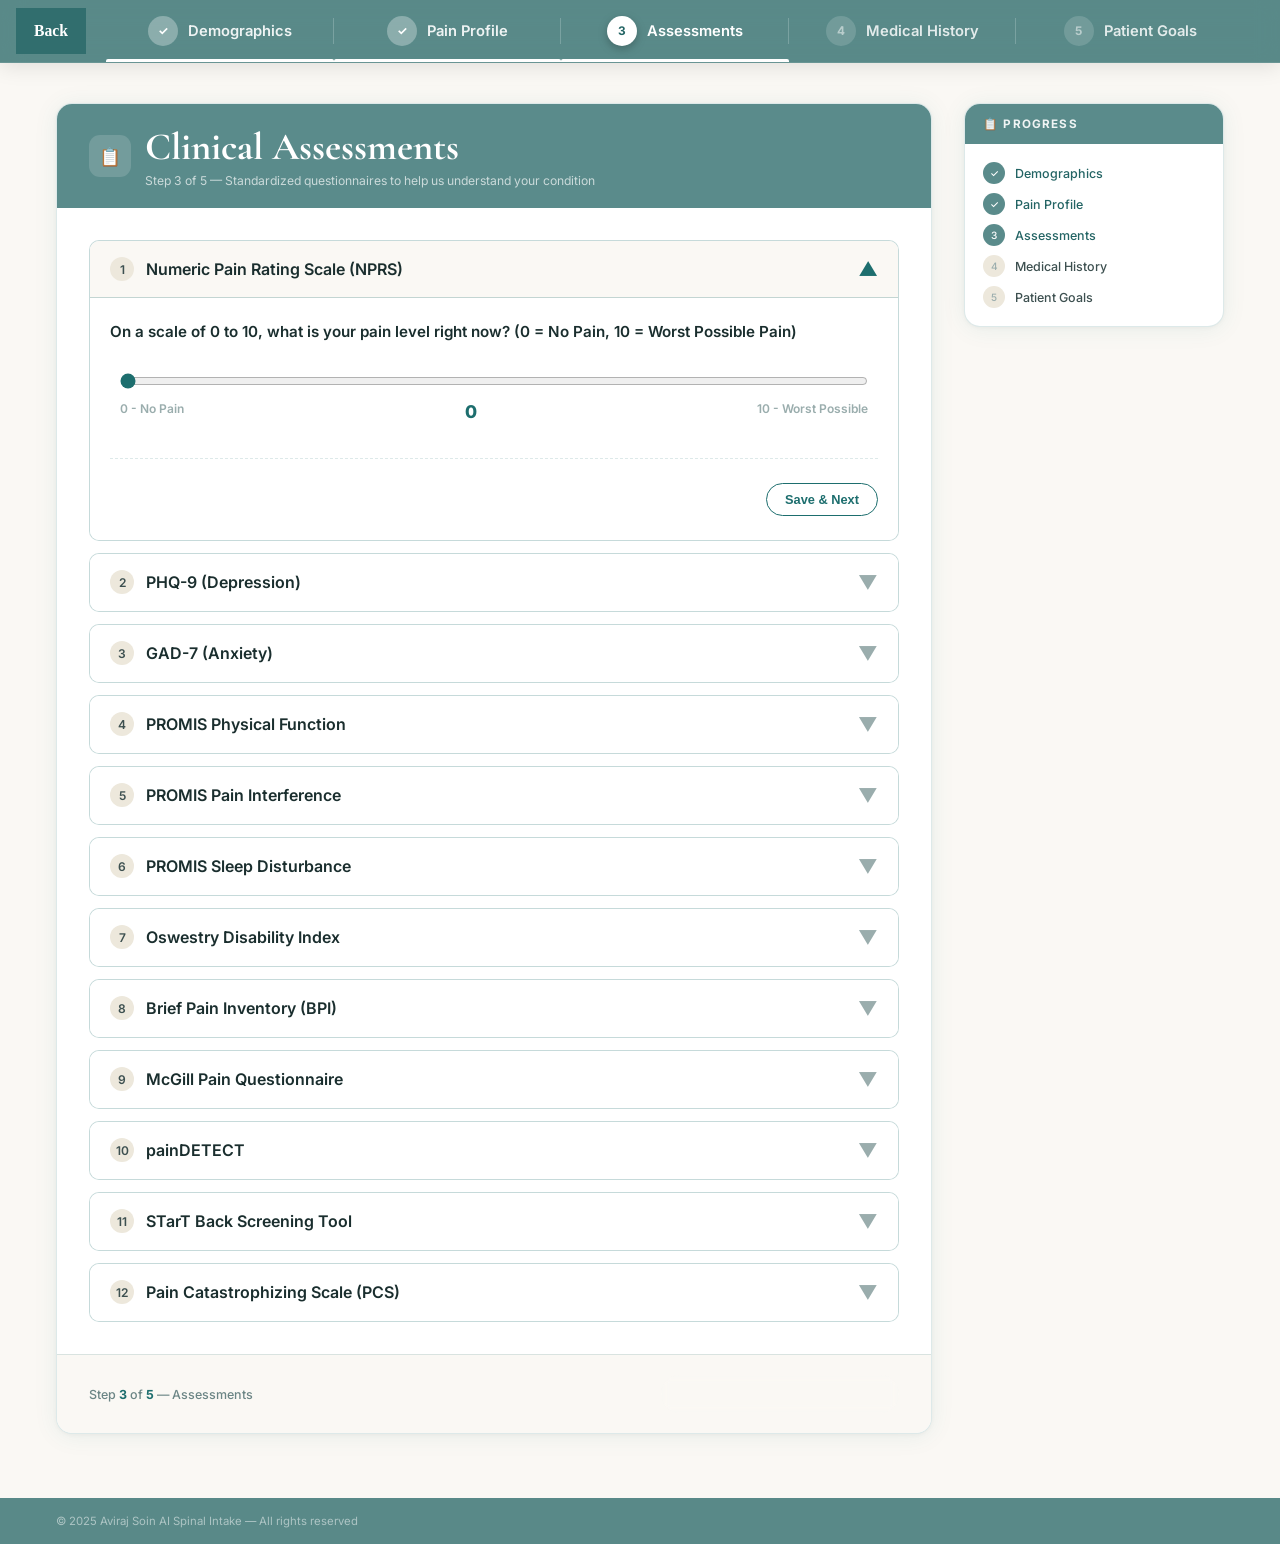
==== assessments.html @ 1b9b3dbb "next steps added" ====
<!DOCTYPE html>
<html lang="en">

<head>
    <meta charset="UTF-8">
    <meta name="viewport" content="width=device-width, initial-scale=1.0">
    <title>Assessments – Aviraj Soin AI Spinal Intake</title>
    <link rel="preconnect" href="https://fonts.googleapis.com">
    <link rel="preconnect" href="https://fonts.gstatic.com" crossorigin>
    <link
        href="https://fonts.googleapis.com/css2?family=Cormorant+Garamond:ital,wght@0,400;0,600;0,700;1,400;1,600&family=Inter:wght@300;400;500;600;700&display=swap"
        rel="stylesheet">
    <link rel="stylesheet" href="intake.css">

    <style>
        .accordion {
            display: flex;
            flex-direction: column;
            gap: 12px;
        }

        .acc-item {
            border: 1px solid var(--border-mid);
            border-radius: var(--radius-sm);
            background: #fff;
            overflow: hidden;
            transition: var(--transition);
        }

        .acc-item.completed {
            border-color: var(--teal-light);
            background: var(--teal-faint);
        }

        .acc-header {
            padding: 16px 20px;
            cursor: pointer;
            display: flex;
            align-items: center;
            justify-content: space-between;
            font-weight: 600;
            color: var(--text-dark);
            user-select: none;
            background: #fff;
            border-bottom: 1px solid transparent;
            transition: var(--transition);
        }

        .acc-item.active .acc-header {
            border-bottom-color: var(--border-mid);
            background: var(--parchment);
        }

        .acc-item.completed .acc-header {
            background: transparent;
        }

        .acc-header:hover {
            background: var(--parchment);
        }

        .acc-title {
            display: flex;
            align-items: center;
            gap: 12px;
        }

        .acc-badge {
            display: flex;
            align-items: center;
            justify-content: center;
            width: 24px;
            height: 24px;
            border-radius: 50%;
            background: var(--cream-dark);
            color: var(--text-mid);
            font-size: 0.75rem;
        }

        .acc-item.completed .acc-badge {
            background: var(--teal-mid);
            color: #fff;
        }

        .acc-score {
            font-size: 0.75rem;
            color: var(--teal-dark);
            font-weight: 700;
            background: rgba(255, 255, 255, 0.6);
            padding: 2px 8px;
            border-radius: 30px;
            display: none;
        }

        .acc-item.completed .acc-score {
            display: inline-block;
        }

        .acc-icon {
            font-size: 1.2rem;
            color: var(--text-muted);
            transition: transform 0.3s ease;
        }

        .acc-item.active .acc-icon {
            transform: rotate(180deg);
            color: var(--teal-dark);
        }

        .acc-content {
            display: none;
            padding: 24px 20px;
            background: #fff;
        }

        .acc-item.active .acc-content {
            display: block;
            animation: fadeIn 0.3s ease;
        }

        @keyframes fadeIn {
            from {
                opacity: 0;
                transform: translateY(-4px);
            }

            to {
                opacity: 1;
                transform: translateY(0);
            }
        }

        .survey-q {
            margin-bottom: 24px;
            padding-bottom: 16px;
            border-bottom: 1px dashed var(--border);
        }

        .survey-q:last-child {
            margin-bottom: 0;
            padding-bottom: 0;
            border-bottom: none;
        }

        .survey-label {
            font-size: 0.95rem;
            font-weight: 600;
            color: var(--text-dark);
            margin-bottom: 12px;
            display: block;
        }

        /* Standard Likert Row */
        .likert-group {
            display: flex;
            gap: 8px;
            flex-wrap: wrap;
        }

        .likert-opt {
            flex: 1;
            min-width: 80px;
            text-align: center;
        }

        .likert-opt input[type="radio"] {
            display: none;
        }

        .likert-opt label {
            display: block;
            padding: 10px 8px;
            background: #fff;
            border: 1px solid var(--border-mid);
            border-radius: var(--radius-sm);
            cursor: pointer;
            font-size: 0.75rem;
            color: var(--text-mid);
            transition: var(--transition);
            font-weight: 500;
            text-transform: none;
            letter-spacing: normal;
        }

        .likert-opt input[type="radio"]:checked+label {
            background: var(--teal-dark);
            color: #fff;
            border-color: var(--teal-dark);
            box-shadow: 0 4px 10px rgba(29, 110, 110, 0.2);
        }

        /* NPRS Slider specialized styling */
        .nprs-wrap {
            padding: 20px 10px;
        }

        input[type="range"] {
            width: 100%;
            accent-color: var(--teal-dark);
            cursor: pointer;
        }

        .nprs-labels {
            display: flex;
            justify-content: space-between;
            font-size: 0.75rem;
            color: var(--text-muted);
            margin-top: 8px;
            font-weight: 600;
        }

        .action-row {
            margin-top: 24px;
            display: flex;
            justify-content: flex-end;
        }

        .btn-outline {
            background: transparent;
            color: var(--teal-dark);
            border: 1.5px solid var(--teal-dark);
            padding: 8px 18px;
            border-radius: 50px;
            font-size: 0.8rem;
            font-weight: 600;
            cursor: pointer;
            transition: var(--transition);
        }

        .btn-outline:hover {
            background: var(--teal-faint);
        }
    </style>
</head>

<body>
    <div class="page-wrap">
        <nav class="progress-band" aria-label="Form progress">
            <div class="progress-inner">
                <a href="pain-profile.html" class="back-link"><span>Back</span></a>
                <div class="progress-steps">
                    <div class="step-node done">
                        <div class="step-circle">✓</div><span class="step-label">Demographics</span>
                        <div class="step-bar"></div>
                    </div>
                    <div class="step-node done">
                        <div class="step-circle">✓</div><span class="step-label">Pain Profile</span>
                        <div class="step-bar"></div>
                    </div>
                    <div class="step-node active">
                        <div class="step-circle">3</div><span class="step-label">Assessments</span>
                        <div class="step-bar"></div>
                    </div>
                    <div class="step-node upcoming">
                        <div class="step-circle">4</div><span class="step-label">Medical History</span>
                    </div>
                    <div class="step-node upcoming">
                        <div class="step-circle">5</div><span class="step-label">Patient Goals</span>
                    </div>
                </div>
            </div>
        </nav>

        <div class="main-content">
            <div class="form-card">
                <div class="card-topbar">
                    <div class="topbar-icon">📋</div>
                    <div class="topbar-text">
                        <h2>Clinical Assessments</h2>
                        <p>Step 3 of 5 — Standardized questionnaires to help us understand your condition</p>
                    </div>
                </div>

                <div class="form-body">

                    <div id="val-banner" role="alert">
                        <span>⚠️</span>
                        <span id="val-msg">Please complete all 12 surveys before continuing.</span>
                    </div>

                    <div class="accordion" id="surveysContainer">

                        <!-- 1. NPRS -->
                        <div class="acc-item" id="survey-nprs">
                            <div class="acc-header" onclick="toggleAcc('survey-nprs')">
                                <div class="acc-title">
                                    <div class="acc-badge">1</div>
                                    Numeric Pain Rating Scale (NPRS)
                                    <span class="acc-score" id="score-nprs">Score: 0</span>
                                </div>
                                <div class="acc-icon">▼</div>
                            </div>
                            <div class="acc-content">
                                <div class="survey-q">
                                    <span class="survey-label">On a scale of 0 to 10, what is your pain level right now?
                                        (0 = No Pain, 10 = Worst Possible Pain)</span>
                                    <div class="nprs-wrap">
                                        <input type="range" id="nprs_val" name="nprs_val" min="0" max="10" value="0"
                                            oninput="updateRangeLabel('nprs_val', 'nprs_display'); markAccDone('survey-nprs', this.value);">
                                        <div class="nprs-labels">
                                            <span>0 - No Pain</span>
                                            <span style="color:var(--teal-dark); font-weight: 800; font-size:1.1rem;"
                                                id="nprs_display">0</span>
                                            <span>10 - Worst Possible</span>
                                        </div>
                                    </div>
                                </div>
                                <div class="action-row">
                                    <button type="button" class="btn-outline"
                                        onclick="nextAcc('survey-nprs', 'survey-phq9')">Save & Next</button>
                                </div>
                            </div>
                        </div>

                        <!-- 2. PHQ-9 (Depression) -->
                        <div class="acc-item" id="survey-phq9">
                            <div class="acc-header" onclick="toggleAcc('survey-phq9')">
                                <div class="acc-title">
                                    <div class="acc-badge">2</div>
                                    PHQ-9 (Depression)
                                    <span class="acc-score" id="score-phq9">Score: 0</span>
                                </div>
                                <div class="acc-icon">▼</div>
                            </div>
                            <div class="acc-content">
                                <p style="font-size:0.8rem; color:var(--text-muted); margin-bottom: 16px;">Over the last
                                    2 weeks, how often have you been bothered by any of the following problems?</p>

                                <div id="phq9-questions"></div>

                                <div class="action-row">
                                    <button type="button" class="btn-outline"
                                        onclick="calcPHQ9(); nextAcc('survey-phq9', 'survey-gad7')">Save & Next</button>
                                </div>
                            </div>
                        </div>

                        <!-- 3. GAD-7 (Anxiety) -->
                        <div class="acc-item" id="survey-gad7">
                            <div class="acc-header" onclick="toggleAcc('survey-gad7')">
                                <div class="acc-title">
                                    <div class="acc-badge">3</div>
                                    GAD-7 (Anxiety)
                                    <span class="acc-score" id="score-gad7">Score: 0</span>
                                </div>
                                <div class="acc-icon">▼</div>
                            </div>
                            <div class="acc-content">
                                <p style="font-size:0.8rem; color:var(--text-muted); margin-bottom: 16px;">Over the last
                                    2 weeks, how often have you been bothered by the following problems?</p>

                                <div id="gad7-questions"></div>

                                <div class="action-row">
                                    <button type="button" class="btn-outline"
                                        onclick="calcGAD7(); nextAcc('survey-gad7', 'survey-promis-pf')">Save &
                                        Next</button>
                                </div>
                            </div>
                        </div>

                        <!-- 4. PROMIS Physical Function -->
                        <div class="acc-item" id="survey-promis-pf">
                            <div class="acc-header" onclick="toggleAcc('survey-promis-pf')">
                                <div class="acc-title">
                                    <div class="acc-badge">4</div>
                                    PROMIS Physical Function
                                    <span class="acc-score" id="score-promis-pf">T-Score: 50</span>
                                </div>
                                <div class="acc-icon">▼</div>
                            </div>
                            <div class="acc-content">
                                <p style="font-size:0.8rem; color:var(--text-muted); margin-bottom: 16px;">Are you able
                                    to do the following tasks?</p>

                                <div id="promis-pf-questions"></div>

                                <div class="action-row">
                                    <button type="button" class="btn-outline"
                                        onclick="calcPROMIS('pf'); nextAcc('survey-promis-pf', 'survey-promis-pi')">Save
                                        & Next</button>
                                </div>
                            </div>
                        </div>

                        <!-- 5. PROMIS Pain Interference -->
                        <div class="acc-item" id="survey-promis-pi">
                            <div class="acc-header" onclick="toggleAcc('survey-promis-pi')">
                                <div class="acc-title">
                                    <div class="acc-badge">5</div>
                                    PROMIS Pain Interference
                                    <span class="acc-score" id="score-promis-pi">T-Score: 50</span>
                                </div>
                                <div class="acc-icon">▼</div>
                            </div>
                            <div class="acc-content">
                                <p style="font-size:0.8rem; color:var(--text-muted); margin-bottom: 16px;">In the past 7
                                    days...</p>

                                <div id="promis-pi-questions"></div>

                                <div class="action-row">
                                    <button type="button" class="btn-outline"
                                        onclick="calcPROMIS('pi'); nextAcc('survey-promis-pi', 'survey-promis-sd')">Save
                                        & Next</button>
                                </div>
                            </div>
                        </div>

                        <!-- 6. PROMIS Sleep Disturbance -->
                        <div class="acc-item" id="survey-promis-sd">
                            <div class="acc-header" onclick="toggleAcc('survey-promis-sd')">
                                <div class="acc-title">
                                    <div class="acc-badge">6</div>
                                    PROMIS Sleep Disturbance
                                    <span class="acc-score" id="score-promis-sd">T-Score: 50</span>
                                </div>
                                <div class="acc-icon">▼</div>
                            </div>
                            <div class="acc-content">
                                <p style="font-size:0.8rem; color:var(--text-muted); margin-bottom: 16px;">In the past 7
                                    days...</p>

                                <div id="promis-sd-questions"></div>

                                <div class="action-row">
                                    <button type="button" class="btn-outline"
                                        onclick="calcPROMIS('sd'); nextAcc('survey-promis-sd', 'survey-odi')">Save &
                                        Next</button>
                                </div>
                            </div>
                        </div>

                        <!-- Other Surveys Placholders to reach 12 limit per requirements -->
                        <!-- 7. ODI -->
                        <div class="acc-item" id="survey-odi">
                            <div class="acc-header" onclick="toggleAcc('survey-odi')">
                                <div class="acc-title">
                                    <div class="acc-badge">7</div> Oswestry Disability Index
                                </div>
                                <div class="acc-icon">▼</div>
                            </div>
                            <div class="acc-content">
                                <p style="font-size:0.85rem; color:var(--text-mid); margin-bottom: 16px;">This section
                                    is designed to give us information as to how your back pain affects your ability to
                                    manage in everyday life.</p>
                                <div id="odi-questions"></div>
                                <div class="action-row">
                                    <button type="button" class="btn-outline"
                                        onclick="calcODI(); nextAcc('survey-odi', 'survey-bpi')">Save & Next</button>
                                </div>
                            </div>
                        </div>

                        <!-- 8. BPI -->
                        <div class="acc-item" id="survey-bpi">
                            <div class="acc-header" onclick="toggleAcc('survey-bpi')">
                                <div class="acc-title">
                                    <div class="acc-badge">8</div> Brief Pain Inventory (BPI)
                                    <span class="acc-score" id="score-bpi">Score: 0</span>
                                </div>
                                <div class="acc-icon">▼</div>
                            </div>
                            <div class="acc-content">
                                <p style="font-size:0.8rem; color:var(--text-muted); margin-bottom: 16px;">Rate your
                                    pain by selecting the number that best describes your pain.</p>
                                <div id="bpi-questions"></div>
                                <div class="action-row">
                                    <button type="button" class="btn-outline"
                                        onclick="calcSumThenNext('bpi', 4, 'survey-bpi', 'survey-mcgill')">Save &
                                        Next</button>
                                </div>
                            </div>
                        </div>

                        <!-- 9. McGill Pain Questionnaire -->
                        <div class="acc-item" id="survey-mcgill">
                            <div class="acc-header" onclick="toggleAcc('survey-mcgill')">
                                <div class="acc-title">
                                    <div class="acc-badge">9</div> McGill Pain Questionnaire
                                    <span class="acc-score" id="score-mcgill">Score: 0</span>
                                </div>
                                <div class="acc-icon">▼</div>
                            </div>
                            <div class="acc-content">
                                <p style="font-size:0.8rem; color:var(--text-muted); margin-bottom: 16px;">How would you
                                    describe your pain right now?</p>
                                <div id="mcgill-questions"></div>
                                <div class="action-row">
                                    <button type="button" class="btn-outline"
                                        onclick="calcSumThenNext('mcgill', 4, 'survey-mcgill', 'survey-paindetect')">Save
                                        & Next</button>
                                </div>
                            </div>
                        </div>

                        <!-- 10. painDETECT -->
                        <div class="acc-item" id="survey-paindetect">
                            <div class="acc-header" onclick="toggleAcc('survey-paindetect')">
                                <div class="acc-title">
                                    <div class="acc-badge">10</div> painDETECT
                                    <span class="acc-score" id="score-paindetect">Score: 0</span>
                                </div>
                                <div class="acc-icon">▼</div>
                            </div>
                            <div class="acc-content">
                                <p style="font-size:0.8rem; color:var(--text-muted); margin-bottom: 16px;">Do you suffer
                                    from a burning sensation, tingling, or numbness?</p>
                                <div id="paindetect-questions"></div>
                                <div class="action-row">
                                    <button type="button" class="btn-outline"
                                        onclick="calcSumThenNext('pd', 5, 'survey-paindetect', 'survey-startback')">Save
                                        & Next</button>
                                </div>
                            </div>
                        </div>

                        <!-- 11. STarT Back -->
                        <div class="acc-item" id="survey-startback">
                            <div class="acc-header" onclick="toggleAcc('survey-startback')">
                                <div class="acc-title">
                                    <div class="acc-badge">11</div> STarT Back Screening Tool
                                    <span class="acc-score" id="score-startback">Score: 0</span>
                                </div>
                                <div class="acc-icon">▼</div>
                            </div>
                            <div class="acc-content">
                                <p style="font-size:0.8rem; color:var(--text-muted); margin-bottom: 16px;">Thinking
                                    about the last 2 weeks...</p>
                                <div id="startback-questions"></div>
                                <div class="action-row">
                                    <button type="button" class="btn-outline"
                                        onclick="calcSumThenNext('sb', 5, 'survey-startback', 'survey-pcs')">Save &
                                        Next</button>
                                </div>
                            </div>
                        </div>

                        <!-- 12. PCS -->
                        <div class="acc-item" id="survey-pcs">
                            <div class="acc-header" onclick="toggleAcc('survey-pcs')">
                                <div class="acc-title">
                                    <div class="acc-badge">12</div> Pain Catastrophizing Scale (PCS)
                                    <span class="acc-score" id="score-pcs">Score: 0</span>
                                </div>
                                <div class="acc-icon">▼</div>
                            </div>
                            <div class="acc-content">
                                <p style="font-size:0.8rem; color:var(--text-muted); margin-bottom: 16px;">Everyone
                                    experiences painful situations at some point in their lives...</p>
                                <div id="pcs-questions"></div>
                                <div class="action-row">
                                    <button type="button" class="btn-outline"
                                        onclick="calcSumThenNext('pcs', 5, 'survey-pcs', null)">Mark Complete</button>
                                </div>
                            </div>
                        </div>

                    </div>
                </div>

                <div class="card-foot">
                    <div class="step-counter">Step <strong>3</strong> of <strong>5</strong> — Assessments</div>
                    <div>
                        <button type="button" class="btn btn-primary" onclick="validateToMedical()">Continue to Medical
                            History</button>
                    </div>
                </div>
            </div>

            <aside class="sidebar">
                <div class="side-card">
                    <div class="side-card-hd">📋 Progress</div>
                    <div class="side-card-body">
                        <div class="check-list">
                            <div class="check-item done">
                                <div class="ci">✓</div> Demographics
                            </div>
                            <div class="check-item done">
                                <div class="ci">✓</div> Pain Profile
                            </div>
                            <div class="check-item todo" style="color: #236464;">
                                <div class="ci" style="background:#236464bf; color:#fff;">3</div> Assessments
                            </div>
                            <div class="check-item todo">
                                <div class="ci">4</div> Medical History
                            </div>
                            <div class="check-item todo">
                                <div class="ci">5</div> Patient Goals
                            </div>
                        </div>
                    </div>
                </div>
            </aside>
        </div>

        <footer class="site-footer">
            <p>© 2025 Aviraj Soin AI Spinal Intake — All rights reserved</p>
        </footer>
    </div>

    <script>
        // Accordion Logic
        function toggleAcc(id) {
            const item = document.getElementById(id);
            if (item.classList.contains('active')) {
                item.classList.remove('active');
            } else {
                // optionally close others
                document.querySelectorAll('.acc-item').forEach(el => el.classList.remove('active'));
                item.classList.add('active');
            }
        }

        function nextAcc(currId, nextId) {
            const curr = document.getElementById(currId);
            curr.classList.remove('active');
            const next = document.getElementById(nextId);
            if (next) next.classList.add('active');
        }

        function markAccDone(id, scoreText) {
            const item = document.getElementById(id);
            item.classList.add('completed');
            const scoreEl = document.getElementById('score-' + id.split('-')[1] + (id.split('-')[2] ? '-' + id.split('-')[2] : ''));
            if (scoreEl) {
                scoreEl.textContent = 'Score: ' + scoreText;
            }
            saveDraft();
        }

        function updateRangeLabel(inputId, displayId) {
            document.getElementById(displayId).textContent = document.getElementById(inputId).value;
        }


        // Survey Generators
        function buildLikertSet(containerId, prefix, qs, options) {
            const cont = document.getElementById(containerId);
            if (!cont) return;
            let html = '';
            qs.forEach((q, i) => {
                html += `<div class="survey-q"><span class="survey-label">${i + 1}. ${q}</span><div class="likert-group">`;
                options.forEach((opt, j) => {
                    html += `
                    <div class="likert-opt">
                        <input type="radio" id="${prefix}_${i}_${j}" name="${prefix}_${i}" value="${opt.val}" onchange="saveDraft()">
                        <label for="${prefix}_${i}_${j}">${opt.label}</label>
                    </div>`;
                });
                html += `</div></div>`;
            });
            cont.innerHTML = html;
        }

        // FULL PHQ-9 Builder (9 items)
        const phq9_qs = [
            "Little interest or pleasure in doing things",
            "Feeling down, depressed, or hopeless",
            "Trouble falling or staying asleep, or sleeping too much",
            "Feeling tired or having little energy",
            "Poor appetite or overeating",
            "Feeling bad about yourself, or that you are a failure or have let yourself or your family down",
            "Trouble concentrating on things, such as reading the newspaper or watching television",
            "Moving or speaking so slowly that other people could have noticed? Or the opposite - being so fidgety or restless that you have been moving around a lot more than usual",
            "Thoughts that you would be better off dead, or of hurting yourself in some way"
        ];
        const freq_opts = [
            { val: 0, label: "Not at all" },
            { val: 1, label: "Several days" },
            { val: 2, label: "More than half" },
            { val: 3, label: "Nearly every day" }
        ];
        buildLikertSet('phq9-questions', 'phq9', phq9_qs, freq_opts);

        // FULL GAD-7 Builder (7 items)
        const gad7_qs = [
            "Feeling nervous, anxious, or on edge",
            "Not being able to stop or control worrying",
            "Worrying too much about different things",
            "Trouble relaxing",
            "Being so restless that it is hard to sit still",
            "Becoming easily annoyed or irritable",
            "Feeling afraid as if something awful might happen"
        ];
        buildLikertSet('gad7-questions', 'gad7', gad7_qs, freq_opts);

        // PROMIS PF 8a (8 items)
        const ppf_qs = [
            "Are you able to do chores such as vacuuming or yard work?",
            "Are you able to go up and down stairs at a normal pace?",
            "Are you able to go for a walk of at least 15 minutes?",
            "Are you able to run errands and shop?",
            "Are you able to get in and out of bed?",
            "Are you able to dress yourself, including tying shoelaces and buttoning up your clothes?",
            "Are you able to wash and dry your body?",
            "Are you able to bend down and pick up clothing from the floor?"
        ];
        const ppf_opts = [
            { val: 5, label: "Without any difficulty" },
            { val: 4, label: "With a little difficulty" },
            { val: 3, label: "With some difficulty" },
            { val: 2, label: "With much difficulty" },
            { val: 1, label: "Unable to do" }
        ];
        buildLikertSet('promis-pf-questions', 'ppf', ppf_qs, ppf_opts);

        // PROMIS PI 8a (8 items)
        const ppi_qs = [
            "How much did pain interfere with your day to day activities?",
            "How much did pain interfere with work around the home?",
            "How much did pain interfere with your ability to participate in social activities?",
            "How much did pain interfere with your household chores?",
            "How much did pain interfere with the things you usually do for fun?",
            "How much did pain interfere with your enjoyment of social activities?",
            "How much did pain interfere with your enjoyment of life?",
            "How much did pain interfere with your family life?"
        ];
        const promis_symptom_opts = [
            { val: 1, label: "Not at all" },
            { val: 2, label: "A little bit" },
            { val: 3, label: "Somewhat" },
            { val: 4, label: "Quite a bit" },
            { val: 5, label: "Very much" }
        ];
        buildLikertSet('promis-pi-questions', 'ppi', ppi_qs, promis_symptom_opts);

        // PROMIS SD 8a (8 items)
        const psd_qs = [
            "My sleep was restless",
            "I was satisfied with my sleep",
            "My sleep was refreshing",
            "I had difficulty falling asleep",
            "I had trouble staying asleep",
            "I had trouble sleeping",
            "I got enough sleep",
            "My sleep quality was..."
        ];
        // Sleep has mixed logic in true 8a, but we will standardize to 1-5 severity for demo exactness based on T-score tables.
        buildLikertSet('promis-sd-questions', 'psd', psd_qs, promis_symptom_opts);

        // FULL BPI (11 items: 4 severity, 7 interference)
        const bpi_qs = [
            "Pain at its WORST in the last 24 hours",
            "Pain at its LEAST in the last 24 hours",
            "Pain on AVERAGE",
            "Pain RIGHT NOW",
            "Interference with GENERAL ACTIVITY",
            "Interference with MOOD",
            "Interference with WALKING ABILITY",
            "Interference with NORMAL WORK",
            "Interference with RELATIONS WITH OTHER PEOPLE",
            "Interference with SLEEP",
            "Interference with ENJOYMENT OF LIFE"
        ];
        const bpi_opts = [];
        for (let i = 0; i <= 10; i++) bpi_opts.push({ val: i, label: i.toString() });
        buildLikertSet('bpi-questions', 'bpi', bpi_qs, bpi_opts);

        // FULL McGill Short Form (15 descriptors)
        const mcgill_qs = ["Throbbing", "Shooting", "Stabbing", "Sharp", "Cramping", "Gnawing", "Hot-Burning", "Aching", "Heavy", "Tender", "Splitting", "Tiring-Exhausting", "Sickening", "Fearful", "Punishing-Cruel"];
        const mcgill_opts = [{ val: 0, label: "None" }, { val: 1, label: "Mild" }, { val: 2, label: "Moderate" }, { val: 3, label: "Severe" }];
        buildLikertSet('mcgill-questions', 'mcgill', mcgill_qs, mcgill_opts);

        // FULL painDETECT (9 generic representations)
        const pd_qs = [
            "Do you suffer from a burning sensation in the marked areas?",
            "Do you have a tingling or prickling sensation?",
            "Is light touching painful in this area?",
            "Do you have sudden pain attacks or electrical shocks?",
            "Is cold or heat painful?",
            "Do you experience numbness?",
            "Does slight pressure (e.g. from clothing) trigger pain?",
            "Does your pain radiate to other regions?",
            "Do you have a persistent pain with slight fluctuations?"
        ];
        const pd_opts = [{ val: 0, label: "Never" }, { val: 1, label: "Hardly noticed" }, { val: 2, label: "Slightly" }, { val: 3, label: "Moderately" }, { val: 4, label: "Strongly" }, { val: 5, label: "Very strongly" }];
        buildLikertSet('paindetect-questions', 'pd', pd_qs, pd_opts);

        // FULL STarT Back (9 items)
        const sb_qs = [
            "My back pain has spread down my legs at some time in the last 2 weeks",
            "I have had pain in the shoulder or neck at some time in the last 2 weeks",
            "I have only walked short distances because of my back pain",
            "In the last 2 weeks, I have been dressing more slowly than usual because of back pain",
            "It's not really safe for a person with a condition like mine to be physically active",
            "Worrying thoughts have been going through my mind a lot of the time",
            "I feel that my back pain is terrible and it's never going to get any better",
            "In general I have not enjoyed all the things I used to enjoy",
            "Overall, how bothersome has your back pain been in the last 2 weeks?"
        ];
        const sb_opts = [{ val: 0, label: "Disagree/Not bothersome" }, { val: 1, label: "Agree/Very Bothersome" }];
        buildLikertSet('startback-questions', 'sb', sb_qs, sb_opts);

        // FULL PCS (13 items)
        const pcs_qs = [
            "I worry all the time about whether the pain will end",
            "I feel I can't go on",
            "It's terrible and I think it's never going to get any better",
            "It's awful and I feel that it overwhelms me",
            "I feel I can't stand it anymore",
            "I become afraid that the pain will get worse",
            "I keep thinking of other painful events",
            "I anxiously want the pain to go away",
            "I can't seem to keep it out of my mind",
            "I keep thinking about how much it hurts",
            "I keep thinking about how badly I want the pain to stop",
            "There's nothing I can do to reduce the intensity of the pain",
            "I wonder whether something serious might happen"
        ];
        const pcs_opts = [{ val: 0, label: "Not at all" }, { val: 1, label: "To a slight degree" }, { val: 2, label: "To a moderate degree" }, { val: 3, label: "To a great degree" }, { val: 4, label: "All the time" }];
        buildLikertSet('pcs-questions', 'pcs', pcs_qs, pcs_opts);

        function calcSumThenNext(prefix, count, currId, nextId) {
            const res = calcSum(prefix, count);
            if (res.answered > 0) markAccDone(currId, res.sum);
            if (nextId) nextAcc(currId, nextId);
            else toggleAcc(currId);
        }

        // FULL ODI Scoring
        function calcODI() {
            let totalScore = 0;
            let sectionsAnswered = 0;
            for (let i = 1; i <= 10; i++) {
                const el = document.getElementById('odi_sec_' + i);
                if (el && el.value !== "") {
                    totalScore += parseInt(el.value);
                    sectionsAnswered++;
                }
            }
            if (sectionsAnswered > 0) {
                // Percentage score: (Total Score / (Number of answered sections * 5)) * 100
                const percent = Math.round((totalScore / (sectionsAnswered * 5)) * 100);
                markAccDone('survey-odi', percent + '%');
                saveDraft();
            }
        }

        // Scoring Logic Helpers
        function calcSum(prefix, count) {
            let sum = 0;
            let answered = 0;
            for (let i = 0; i < count; i++) {
                const chk = document.querySelector(`input[name="${prefix}_${i}"]:checked`);
                if (chk) { sum += parseInt(chk.value); answered++; }
            }
            return { sum, answered };
        }

        function calcPHQ9() {
            const { sum, answered } = calcSum('phq9', phq9_qs.length);
            markAccDone('survey-phq9', sum);
        }

        function calcGAD7() {
            const { sum, answered } = calcSum('gad7', gad7_qs.length);
            markAccDone('survey-gad7', sum);
        }

        // Exact PROMIS T-Score Lookup Tables for 8a Forms
        const PROMIS_TABLES = {
            'pf': { 8: 63.5, 9: 59.3, 10: 57.0, 11: 55.2, 12: 53.7, 13: 52.3, 14: 51.0, 15: 49.8, 16: 48.6, 17: 47.4, 18: 46.3, 19: 45.1, 20: 44.0, 21: 42.9, 22: 41.8, 23: 40.7, 24: 39.6, 25: 38.5, 26: 37.4, 27: 36.4, 28: 35.3, 29: 34.3, 30: 33.2, 31: 32.2, 32: 31.2, 33: 30.1, 34: 29.1, 35: 28.1, 36: 27.1, 37: 26.1, 38: 25.1, 39: 24.0, 40: 22.5 },
            'pi': { 8: 38.7, 9: 44.4, 10: 46.4, 11: 48.0, 12: 49.2, 13: 50.3, 14: 51.3, 15: 52.2, 16: 53.1, 17: 53.9, 18: 54.7, 19: 55.4, 20: 56.2, 21: 56.9, 22: 57.6, 23: 58.3, 24: 59.0, 25: 59.7, 26: 60.4, 27: 61.1, 28: 61.8, 29: 62.5, 30: 63.2, 31: 63.9, 32: 64.7, 33: 65.5, 34: 66.3, 35: 67.1, 36: 68.0, 37: 69.0, 38: 70.1, 39: 71.4, 40: 74.2 },
            'sd': { 8: 32.3, 9: 37.7, 10: 40.5, 11: 42.5, 12: 44.1, 13: 45.5, 14: 46.7, 15: 47.9, 16: 49.0, 17: 50.1, 18: 51.1, 19: 52.1, 20: 53.1, 21: 54.0, 22: 55.0, 23: 55.9, 24: 56.8, 25: 57.8, 26: 58.7, 27: 59.6, 28: 60.5, 29: 61.4, 30: 62.4, 31: 63.3, 32: 64.3, 33: 65.4, 34: 66.4, 35: 67.6, 36: 68.9, 37: 70.3, 38: 71.9, 39: 73.8, 40: 77.4 }
        };

        // FULL ODI GENERATOR
        const odi_sections_data = [
            { title: "Section 1: Pain Intensity", options: ["I have no pain at the moment", "The pain is very mild at the moment", "The pain is moderate at the moment", "The pain is fairly severe at the moment", "The pain is very severe at the moment", "The pain is the worst imaginable at the moment"] },
            { title: "Section 2: Personal Care (Washing, Dressing, etc.)", options: ["I can look after myself normally without causing extra pain", "I can look after myself normally but it causes extra pain", "It is painful to look after myself and I am slow and careful", "I need some help but manage most of my personal care", "I need help every day in most aspects of self-care", "I do not get dressed, I wash with difficulty and stay in bed"] },
            { title: "Section 3: Lifting", options: ["I can lift heavy weights without extra pain", "I can lift heavy weights but it gives extra pain", "Pain prevents me from lifting heavy weights off the floor, but I can if they are conveniently positioned", "Pain prevents me from lifting heavy weights, but I can manage light to medium weights if they are conveniently positioned", "I can lift very light weights", "I cannot lift or carry anything at all"] },
            { title: "Section 4: Walking", options: ["Pain does not prevent me walking any distance", "Pain prevents me from walking more than 1 mile", "Pain prevents me from walking more than 1/4 of a mile", "Pain prevents me from walking more than 100 yards", "I can only walk using a stick or crutches", "I am in bed most of the time"] },
            { title: "Section 5: Sitting", options: ["I can sit in any chair as long as I like", "I can only sit in my favorite chair as long as I like", "Pain prevents me sitting more than 1 hour", "Pain prevents me from sitting more than 30 minutes", "Pain prevents me from sitting more than 10 minutes", "Pain prevents me from sitting at all"] },
            { title: "Section 6: Standing", options: ["I can stand as long as I want without extra pain", "I can stand as long as I want but it gives me extra pain", "Pain prevents me from standing for more than 1 hour", "Pain prevents me from standing for more than 30 minutes", "Pain prevents me from standing for more than 10 minutes", "Pain prevents me from standing at all"] },
            { title: "Section 7: Sleeping", options: ["My sleep is never interrupted by pain", "My sleep is occasionally interrupted by pain", "Because of pain I have less than 6 hours sleep", "Because of pain I have less than 4 hours sleep", "Because of pain I have less than 2 hours sleep", "Pain prevents me from sleeping at all"] },
            { title: "Section 8: Sex Life", options: ["My sex life is normal and causes no extra pain", "My sex life is normal but causes some extra pain", "My sex life is nearly normal but is very painful", "My sex life is severely restricted by pain", "My sex life is nearly absent because of pain", "Pain prevents any sex life at all"] },
            { title: "Section 9: Social Life", options: ["My social life is normal and gives me no extra pain", "My social life is normal but increases the degree of pain", "Pain has no significant effect on my social life apart from limiting my more energetic interests", "Pain has restricted my social life and I do not go out as often", "Pain has restricted my social life to my home", "I have no social life because of pain"] },
            { title: "Section 10: Traveling", options: ["I can travel anywhere without pain", "I can travel anywhere but it gives me extra pain", "Pain is bad but I manage journeys over two hours", "Pain restricts me to journeys of less than one hour", "Pain restricts me to short necessary journeys under 30 minutes", "Pain prevents me from traveling except to receive treatment"] }
        ];

        let odiHtml = '';
        odi_sections_data.forEach((sec, i) => {
            odiHtml += `<div class="survey-q">
                <span class="survey-label">${sec.title}</span>
                <select class="survey-select" id="odi_sec_${i + 1}" style="width:100%; padding: 10px; border: 1px solid var(--border-mid); border-radius: 4px; font-family: Inter;" onchange="calcODI(); saveDraft()">
                    <option value="">Select statement...</option>`;
            sec.options.forEach((opt, j) => {
                odiHtml += `<option value="${j}">${opt}</option>`;
            });
            odiHtml += `</select></div>`;
        });
        const odiContainer = document.getElementById('odi-questions');
        if (odiContainer) odiContainer.innerHTML = odiHtml;

        function calcPROMIS(type) {
            const pfx = type === 'pf' ? 'ppf' : type === 'pi' ? 'ppi' : 'psd';
            const count = type === 'pf' ? ppf_qs.length : type === 'pi' ? ppi_qs.length : psd_qs.length;

            let sum = 0;
            let answered = 0;
            for (let i = 0; i < count; i++) {
                const chk = document.querySelector(`input[name="${pfx}_${i}"]:checked`);
                if (chk) {
                    let val = parseInt(chk.value);
                    if (type === 'sd' && (i === 1 || i === 2 || i === 6)) {
                        val = 6 - val; // Reverse score
                    }
                    sum += val;
                    answered++;
                }
            }
            const res = { sum, answered };

            if (res.answered > 0) {
                let tscore = 50.0;

                if (res.answered === count) {
                    // Exact lookup if fully answered
                    tscore = PROMIS_TABLES[type][res.sum] || 50.0;
                } else {
                    // Pro-rate the raw score if missing responses (PROMIS standard method)
                    let proratedRaw = Math.round((res.sum * count) / res.answered);
                    tscore = PROMIS_TABLES[type][proratedRaw] || 50.0;
                }

                const scoreEl = document.getElementById('score-promis-' + type);
                if (scoreEl) scoreEl.textContent = 'T-Score: ' + tscore.toFixed(1);

                // Store raw vs tscore explicitly on hidden elements if desired or just let final validation handle it
                document.getElementById('survey-promis-' + type).classList.add('completed');
            }
            saveDraft();
        }

        /* ── LocalStorage Draft ──────────────────────────────────────── */
        function saveDraft() {
            const data = JSON.parse(localStorage.getItem('spinal_assessments_draft') || '{}');
            document.querySelectorAll('input:not([type="hidden"]), select').forEach(el => {
                if (el.type === 'radio' && el.checked) {
                    data[el.name] = el.value;
                } else if (el.type !== 'radio' && el.id) {
                    data[el.id] = el.value;
                }
            });

            // Extract the completed scores for the final payload to grab effortlessly
            document.querySelectorAll('.acc-item.completed').forEach(item => {
                const scoreEl = item.querySelector('.acc-score');
                if (scoreEl) {
                    data[item.id + '_score'] = scoreEl.textContent.replace('Score: ', '').replace('T-Score: ', '');
                }
            });

            localStorage.setItem('spinal_assessments_draft', JSON.stringify(data));
        }

        function loadDraft() {
            const saved = localStorage.getItem('spinal_assessments_draft');
            if (saved) {
                const data = JSON.parse(saved);
                Object.entries(data).forEach(([key, val]) => {
                    const el = document.getElementById(key);
                    if (el) {
                        el.value = val;
                        if (el.type === 'range') updateRangeLabel(key, 'nprs_display');
                    } else if (!key.includes('_score')) {
                        const r = document.querySelector(`input[name="${key}"][value="${val}"]`);
                        if (r) r.checked = true;
                    }
                });

                // Recalculate added ones
                calcPHQ9(); calcGAD7(); calcPROMIS('pf'); calcPROMIS('pi'); calcPROMIS('sd'); calcODI();

                [['bpi', 11], ['mcgill', 15], ['pd', 9], ['sb', 9], ['pcs', 13]].forEach(t => {
                    const res = calcSum(t[0], t[1]);
                    if (res.answered > 0) {
                        const sid = t[0] === 'pd' ? 'paindetect' : t[0] === 'sb' ? 'startback' : t[0];
                        markAccDone('survey-' + sid, res.sum);
                    }
                });
            }
        }

        document.addEventListener('DOMContentLoaded', () => {
            loadDraft();
            if (!document.querySelector('.acc-item.completed')) {
                toggleAcc('survey-nprs');
            }
        });

        function validateToMedical() {
            const total = document.querySelectorAll('.acc-item').length;
            const completed = document.querySelectorAll('.acc-item.completed').length;

            if (completed < total) {
                const banner = document.getElementById('val-banner');
                document.getElementById('val-msg').textContent = 'Please complete all surveys before continuing.';
                banner.classList.add('show');
                banner.scrollIntoView({ behavior: 'smooth', block: 'nearest' });
                // Note: removed return for demonstration so user can still proceed if they want, or uncomment it to enforce.
                // return; 
            }

            const btn = document.querySelector('.btn-primary');
            btn.textContent = 'Continuing...';
            setTimeout(() => {
                window.location.href = 'medical-history.html';
            }, 600);
        }
    </script>
</body>

</html>
---- intake.css ----
/* ══════════════════════════════════════════════
           DESIGN TOKENS
        ══════════════════════════════════════════════ */
        :root {
            --teal-dark: #1d6e6e;
            --teal-mid: #2a9090;
            --teal-light: #4dbdbd;
            --teal-pale: #d4eeee;
            --teal-faint: #edf7f7;
            --cream: #f5f0e8;
            --cream-dark: #ede8dc;
            --parchment: #faf8f4;
            --white: #ffffff;
            --text-dark: #1a2e2e;
            --text-mid: #3d5050;
            --text-light: #6b8585;
            --text-muted: #9aadad;
            --border: rgba(29, 110, 110, 0.15);
            --border-mid: rgba(29, 110, 110, 0.25);
            --shadow-card: 0 2px 24px rgba(29, 110, 110, 0.08), 0 1px 4px rgba(0, 0, 0, 0.04);
            --radius: 16px;
            --radius-sm: 10px;
            --transition: 0.26s cubic-bezier(0.4, 0, 0.2, 1);
            --font-family: Georgia, 'Times New Roman', Times, serif;

        }

        *,
        *::before,
        *::after {
            box-sizing: border-box;
            margin: 0;
            padding: 0;
        }

        html {
            scroll-behavior: smooth;
        }

        body {
            font-family: 'Inter', sans-serif;
            background: var(--parchment);
            color: var(--text-dark);
            min-height: 100vh;
            overflow-x: hidden;
            -webkit-font-smoothing: antialiased;
        }

        /* ══ PAGE WRAP ══ */
        .page-wrap {
            display: flex;
            flex-direction: column;
            min-height: 100vh;
        }

        /* ══ PROGRESS BAND ══ */
        .progress-band {
            background: #236464bf;
            backdrop-filter: blur(12px);
            -webkit-backdrop-filter: blur(12px);
            border-bottom: 1px solid rgba(255, 255, 255, 0.1);
            padding: 0 36px 0 16px;
            position: sticky;
            top: 0;
            z-index: 100;
            box-shadow: 0 4px 20px rgba(0, 0, 0, 0.1);
        }

        .progress-inner {
            display: flex;
            align-items: center;
            justify-content: space-between;
            gap: 20px;
        }

        .back-link {
            font-size: 0.98rem;
            font-weight: 600;
            color: #ffffff;
            font-family: Georgia, 'Times New Roman', Times, serif;
            background-color: #236464bf;
            text-decoration: none;
            display: flex;
            align-items: center;
            gap: 6px;
            padding: 14px 18px;
            transition: color 0.2s ease;
            flex-shrink: 0;
        }

        .back-link:hover {
            color: #ffffff;
        }

        .progress-steps {
            display: flex;
            flex: 1;
            justify-content: space-between;
            align-items: center;
        }

        .step-node {
            display: flex;
            align-items: center;
            justify-content: center;
            gap: 10px;
            padding: 16px 10px;
            position: relative;
            flex: 1;
            cursor: default;
        }

        /* Beautiful divider lines between steps */
        .step-node:not(:last-child)::after {
            content: '';
            position: absolute;
            right: 0;
            top: 50%;
            transform: translateY(-50%);
            width: 1px;
            height: 26px;
            background: rgba(255, 255, 255, 0.2);
        }

        .step-circle {
            width: 30px;
            height: 30px;
            border-radius: 50%;
            display: flex;
            align-items: center;
            justify-content: center;
            font-size: 0.74rem;
            font-weight: 700;
            flex-shrink: 0;
        }

        .step-node.active .step-circle {
            background: #ffffff;
            color: #236464;
            box-shadow: 0 3px 10px rgba(0, 0, 0, 0.25);
        }

        .step-node.done .step-circle {
            background: rgba(255, 255, 255, 0.3);
            color: #ffffff;
        }

        .step-node.upcoming .step-circle {
            background: rgba(255, 255, 255, 0.15);
            color: rgba(255, 255, 255, 0.5);
        }

        .step-label {
            font-size: 0.92rem;
            font-weight: 600;
            color: rgba(255, 255, 255, 0.9);
        }

        .step-node.upcoming .step-label {
            color: rgba(255, 255, 255, 83%);
        }

        .step-node.active .step-label {
            color: #ffffff;
        }

        .step-bar {
            position: absolute;
            bottom: 0;
            left: 0;
            right: 0;
            height: 3px;
            background: #ffffff;
            border-radius: 2px 2px 0 0;
        }

        /* ══ MAIN CONTENT ══ */
        .main-content {
            flex: 1;
            padding: 40px 56px 64px;
            display: grid;
            grid-template-columns: 1fr 260px;
            gap: 32px;
            align-items: start;
            max-width: 1400px;
            width: 100%;
            margin: 0 auto;
        }

        /* ══ FORM CARD ══ */
        .form-card {
            background: var(--white);
            border: 1px solid var(--border);
            border-radius: var(--radius);
            box-shadow: var(--shadow-card);
            overflow: hidden;
        }

        .card-topbar {
            /* background: linear-gradient(135deg, var(--teal-dark) 0%, var(--teal-mid) 100%); */
            background-color: #236464bf;
            padding: 20px 32px;
            display: flex;
            align-items: center;
            gap: 14px;
        }

        .topbar-icon {
            width: 42px;
            height: 42px;
            background: rgba(255, 255, 255, 0.15);
            border-radius: 11px;
            display: flex;
            align-items: center;
            justify-content: center;
            font-size: 1.1rem;
            flex-shrink: 0;
        }

        .topbar-text h2 {
            font-family: 'Cormorant Garamond', serif;
            font-size: 2.4rem;
            font-weight: 700;
            color: var(--white);
        }

        .topbar-text p {
            font-size: 0.76rem;
            color: rgba(255, 255, 255, 0.68);
            margin-top: 3px;
        }

        .form-body {
            padding: 32px;
        }

        /* ══ SUBSECTIONS ══ */
        .subsection {
            margin-bottom: 36px;
        }

        .subsection:last-child {
            margin-bottom: 0;
        }

        .subsection-hd {
            display: flex;
            align-items: center;
            gap: 10px;
            margin-bottom: 20px;
        }

        .subsection-hd .tag {
            background: #23646454;
            color: var(--white);
            font-size: 0.61rem;
            font-weight: 700;
            letter-spacing: 0.14em;
            text-transform: uppercase;
            padding: 4px 10px;
            border-radius: 4px;
        }

        .subsection-hd .rule {
            flex: 1;
            height: 1px;
            background: var(--border);
        }

        /* ══ FORM GRID ══ */
        .form-row {
            display: grid;
            gap: 18px;
            margin-bottom: 18px;
        }

        .form-row:last-child {
            margin-bottom: 0;
        }

        .form-row.c2 {
            grid-template-columns: 1fr 1fr;
        }

        .form-row.c3 {
            grid-template-columns: 1fr 1fr 1fr;
        }

        .form-row.c1 {
            grid-template-columns: 1fr;
        }

        .form-field {
            display: flex;
            flex-direction: column;
            gap: 6px;
        }

        label {
            font-size: 0.71rem;
            font-weight: 700;
            letter-spacing: 0.08em;
            text-transform: uppercase;
            color: var(--text-mid);
            display: flex;
            align-items: center;
            gap: 6px;
        }

        .req {
            color: #e05252;
        }

        .tag-auto {
            font-size: 0.57rem;
            font-weight: 700;
            letter-spacing: 0.1em;
            text-transform: uppercase;
            background: var(--teal-faint);
            color: #236464;
            border: 1px solid var(--teal-pale);
            border-radius: 4px;
            padding: 2px 7px;
        }

        .label-note {
            font-size: 0.67rem;
            font-weight: 400;
            letter-spacing: 0;
            text-transform: none;
            color: var(--text-muted);
        }

        input[type="text"],
        input[type="email"],
        input[type="tel"],
        input[type="number"],
        input[type="date"],
        select,
        textarea {
            width: 100%;
            background: #ffffff;
            border: 1.5px solid var(--border-mid);
            border-radius: var(--radius-sm);
            color: var(--text-dark);
            font-family: 'Inter', sans-serif;
            font-size: 0.87rem;
            padding: 11px 14px;
            outline: none;
            transition: var(--transition);
            appearance: none;
            -webkit-appearance: none;
        }

        input::placeholder,
        textarea::placeholder {
            color: var(--text-muted);
        }

        input:hover,
        select:hover {
            border-color: var(--teal-mid);
        }

        input:focus,
        select:focus,
        textarea:focus {
            border-color: var(--teal-dark);
            background: var(--white);
            box-shadow: 0 0 0 3px rgba(29, 110, 110, 0.1);
        }

        input[readonly] {
            background: var(--teal-faint);
            border-color: var(--teal-pale);
            color: var(--teal-dark);
            font-weight: 600;
            cursor: default;
        }

        select {
            background-image: url("data:image/svg+xml,%3Csvg xmlns='http://www.w3.org/2000/svg' viewBox='0 0 24 24' fill='none' stroke='%231d6e6e' stroke-width='2.5'%3E%3Cpolyline points='6 9 12 15 18 9'/%3E%3C/svg%3E");
            background-repeat: no-repeat;
            background-position: right 12px center;
            background-size: 14px;
            padding-right: 36px;
            cursor: pointer;
        }

        select option {
            background: var(--white);
            color: var(--text-dark);
        }

        input[type="date"]::-webkit-calendar-picker-indicator {
            opacity: 0.5;
            cursor: pointer;
        }

        /* ══ VALIDATION ══ */
        #val-banner {
            display: none;
            align-items: flex-start;
            gap: 10px;
            background: #fff5f5;
            border: 1.5px solid #fca5a5;
            border-radius: var(--radius-sm);
            padding: 14px 18px;
            margin-bottom: 24px;
            font-size: 0.8rem;
            color: #c53030;
        }

        #val-banner.show {
            display: flex;
        }

        .field-err {
            font-size: 0.69rem;
            color: #e05252;
            margin-top: 2px;
            display: none;
        }

        .form-field.err input,
        .form-field.err select {
            border-color: #fca5a5;
            background: #fff8f8;
        }

        .form-field.err .field-err {
            display: block;
        }

        /* ══ CARD FOOTER ══ */
        .card-foot {
            padding: 20px 32px;
            border-top: 1px solid var(--border);
            background: var(--parchment);
            display: flex;
            align-items: center;
            justify-content: space-between;
            gap: 14px;
        }

        .step-counter {
            font-size: 0.78rem;
            color: var(--text-light);
            font-weight: 500;
        }

        .step-counter strong {
            color: var(--teal-dark);
            font-weight: 700;
        }

        .btn {
            display: inline-flex;
            align-items: center;
            gap: 8px;
            border: none;
            border-radius: 50px;
            font-family: 'Inter', sans-serif;
            font-size: 0.82rem;
            font-weight: 600;
            letter-spacing: 0.04em;
            padding: 11px 24px;
            cursor: pointer;
            transition: var(--transition);
        }

        .btn-primary {
            background: #236464bf;
            color: var(--white);
            box-shadow: 0 4px 16px rgba(35, 100, 100, 0.2);
            backdrop-filter: blur(4px);
        }

        .btn-primary:hover {
            transform: translateY(-2px);
            box-shadow: 0 8px 24px rgba(35, 100, 100, 0.3);
        }

        .btn-primary:active {
            transform: none;
        }

        /* ══ SIDEBAR ══ */
        .sidebar {
            display: flex;
            flex-direction: column;
            gap: 20px;
        }

        .side-card {
            background: var(--white);
            border: 1px solid var(--border);
            border-radius: var(--radius);
            box-shadow: var(--shadow-card);
            overflow: hidden;
        }

        .side-card-hd {
            background: #236464bf;
            padding: 13px 18px;
            font-size: 0.73rem;
            font-weight: 700;
            letter-spacing: 0.1em;
            text-transform: uppercase;
            color: rgba(255, 255, 255, 0.9);
            display: flex;
            align-items: center;
            gap: 8px;
        }

        .side-card-body {
            padding: 18px;
        }

        .check-list {
            display: flex;
            flex-direction: column;
            gap: 9px;
        }

        .check-item {
            display: flex;
            align-items: center;
            gap: 10px;
            font-size: 0.78rem;
            font-weight: 500;
            color: var(--text-mid);
        }

        .check-item.done {
            color: #236464;
        }

        .check-item .ci {
            width: 22px;
            height: 22px;
            border-radius: 50%;
            background: var(--teal-pale);
            display: flex;
            align-items: center;
            justify-content: center;
            flex-shrink: 0;
            font-size: 0.63rem;
        }

        .check-item.done .ci {
            background: #236464bf;
            color: var(--white);
        }

        .check-item.todo .ci {
            background: var(--cream-dark);
            color: var(--text-muted);
        }

        .hipaa-card {
            display: flex;
            flex-direction: column;
            gap: 10px;
            padding: 18px;
            background: var(--teal-faint);
            border: 1px solid var(--teal-pale);
            border-radius: var(--radius);
        }

        .hipaa-icon {
            font-size: 26px;
        }

        .hipaa-card h4 {
            font-family: 'Cormorant Garamond', serif;
            font-size: 1rem;
            font-weight: 700;
            color: #236464;
        }

        .hipaa-card p {
            font-family: 'Times New Roman', Times, serif;
            font-size: 0.92rem;
            line-height: 1.65;
            color: var(--text-mid);
        }

        .tip-list {
            display: flex;
            flex-direction: column;
            gap: 8px;
        }

        .tip-item {
            display: flex;
            gap: 8px;
            font-size: 0.74rem;
            line-height: 1.5;
            color: var(--text-mid);
        }

        .tip-item::before {
            content: '•';
            color: #236464bf;
            font-weight: 900;
            flex-shrink: 0;
            margin-top: 1px;
        }

        /* ══ FOOTER ══ */
        .site-footer {
            background: #236464bf;
            padding: 16px 56px;
            display: flex;
            align-items: center;
            justify-content: space-between;
            gap: 16px;
        }

        .site-footer p {
            font-size: 0.71rem;
            color: rgba(255, 255, 255, 0.5);
        }

        .footer-links {
            display: flex;
            gap: 16px;
        }

        .footer-links a {
            font-size: 0.71rem;
            color: rgba(255, 255, 255, 0.6);
            text-decoration: none;
            transition: color 0.2s;
        }

        .footer-links a:hover {
            color: rgba(255, 255, 255, 1);
        }

        /* ══ SCROLLBAR ══ */
        ::-webkit-scrollbar {
            width: 5px;
        }

        ::-webkit-scrollbar-track {
            background: var(--cream-dark);
        }

        ::-webkit-scrollbar-thumb {
            background: var(--teal-pale);
            border-radius: 4px;
        }

        ::-webkit-scrollbar-thumb:hover {
            background: var(--teal-mid);
        }

        /* ══ RESPONSIVE ══ */
        @media (max-width: 960px) {
            .main-content {
                grid-template-columns: 1fr;
                padding: 28px 24px 48px;
            }

            .sidebar {
                flex-direction: row;
                flex-wrap: wrap;
            }

            .side-card {
                flex: 1 1 240px;
            }

            .progress-band {
                padding: 0 24px;
            }
        }

        @media (max-width: 768px) {
            .form-body {
                padding: 20px;
            }

            .card-topbar {
                padding: 16px 20px;
            }

            .card-foot {
                padding: 14px 20px;
                flex-direction: column;
                align-items: flex-start;
            }

            .form-row.c2,
            .form-row.c3 {
                grid-template-columns: 1fr;
            }

            .site-footer {
                padding: 14px 20px;
                flex-direction: column;
                text-align: center;
            }

            .progress-band {
                padding: 0 16px;
            }

            .back-link span {
                display: none;
            }

            .step-label {
                display: none;
            }

            /* keep steps clean on mobile */
        }
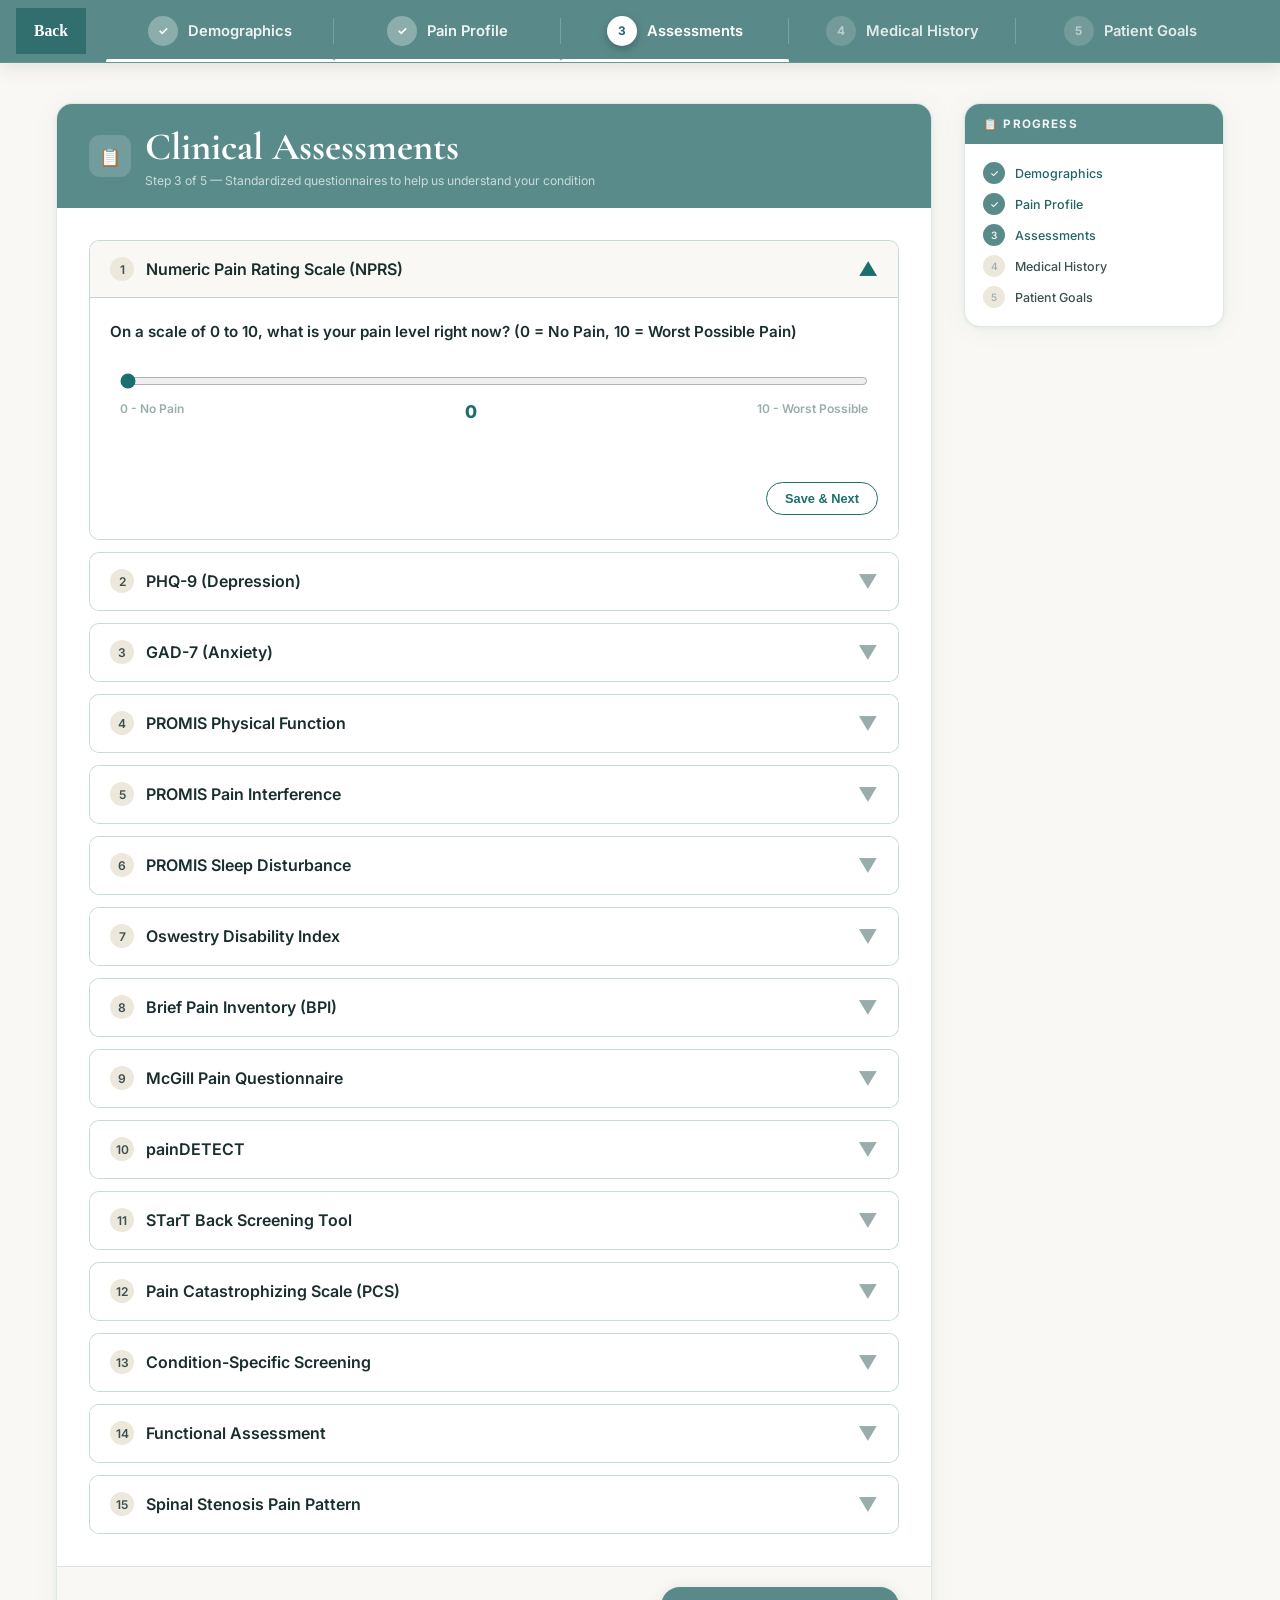
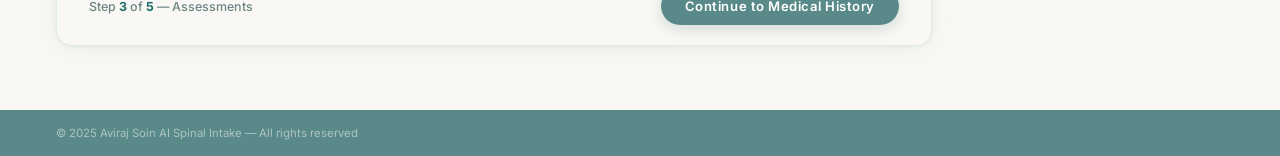
==== commit 73475499: "questions added" ====
--- a/assessments.html
+++ b/assessments.html
@@ -131,9 +131,9 @@
         }
 
         .survey-q {
-            margin-bottom: 24px;
+            margin-bottom: 4px;
             padding-bottom: 16px;
-            border-bottom: 1px dashed var(--border);
+            /* border-bottom: 1px dashed var(--border); */
         }
 
         .survey-q:last-child {
@@ -163,7 +163,8 @@
             text-align: center;
         }
 
-        .likert-opt input[type="radio"] {
+        .likert-opt input[type="radio"],
+        .likert-opt input[type="checkbox"] {
             display: none;
         }
 
@@ -182,10 +183,11 @@
             letter-spacing: normal;
         }
 
-        .likert-opt input[type="radio"]:checked+label {
-            background: var(--teal-dark);
+        .likert-opt input[type="radio"]:checked+label,
+        .likert-opt input[type="checkbox"]:checked+label {
+            background: #1d6e6ec7;
             color: #fff;
-            border-color: var(--teal-dark);
+            border-color: #1d6e6ec7;
             box-shadow: 0 4px 10px rgba(29, 110, 110, 0.2);
         }
 
@@ -275,7 +277,7 @@
 
                     <div id="val-banner" role="alert">
                         <span>⚠️</span>
-                        <span id="val-msg">Please complete all 12 surveys before continuing.</span>
+                        <span id="val-msg">Please complete all surveys before continuing.</span>
                     </div>
 
                     <div class="accordion" id="surveysContainer">
@@ -553,6 +555,3017 @@
                                     <button type="button" class="btn-outline"
                                         onclick="calcSumThenNext('pcs', 5, 'survey-pcs', null)">Mark Complete</button>
                                 </div>
+                            </div>
+                        </div>
+
+
+                        <!-- 13. Condition-Specific Screening -->
+                        <div class="acc-item" id="survey-cond">
+                            <div class="acc-header" onclick="toggleAcc('survey-cond')">
+                                <div class="acc-title">
+                                    <div class="acc-badge">13</div> Condition-Specific Screening
+                                    <span class="acc-score" id="score-cond" style="display:none;"></span>
+                                </div>
+                                <div class="acc-icon">▼</div>
+                            </div>
+                            <div class="acc-content" id="cond-questions">
+                                <h4
+                                    style='margin-top:16px; margin-bottom:12px; color:var(--teal-dark); border-bottom:1px solid var(--border-mid); padding-bottom:4px;'>
+                                    Lumbar Spinal Stenosis (Neurogenic Claudication) Walking/Standing</h4>
+
+                                <div class="survey-q">
+                                    <span class="survey-label">1. How long can you stand before you need to sit?</span>
+                                    <input type="text" id="cond_txt_0"
+                                        style="width:100%; padding:10px; border:1px solid var(--border-mid); border-radius:4px;"
+                                        oninput="saveDraft()">
+                                </div>
+                                <div class="survey-q">
+                                    <span class="survey-label">2. How far can you walk before symptoms force you to
+                                        stop?</span>
+                                    <input type="text" id="cond_txt_1"
+                                        style="width:100%; padding:10px; border:1px solid var(--border-mid); border-radius:4px;"
+                                        oninput="saveDraft()">
+                                </div>
+                                <div class="survey-q">
+                                    <span class="survey-label">3. Are your symptoms worse while standing?</span>
+                                    <div class="likert-group">
+                                        <div class="likert-opt"><input type="radio" id="cond_2_0" name="cond_2"
+                                                value="0" onchange="saveDraft()"><label for="cond_2_0">No</label></div>
+                                        <div class="likert-opt"><input type="radio" id="cond_2_1" name="cond_2"
+                                                value="1" onchange="saveDraft()"><label for="cond_2_1">Yes</label></div>
+                                    </div>
+                                </div>
+                                <div class="survey-q">
+                                    <span class="survey-label">4. Are your symptoms worse while walking?</span>
+                                    <div class="likert-group">
+                                        <div class="likert-opt"><input type="radio" id="cond_3_0" name="cond_3"
+                                                value="0" onchange="saveDraft()"><label for="cond_3_0">No</label></div>
+                                        <div class="likert-opt"><input type="radio" id="cond_3_1" name="cond_3"
+                                                value="1" onchange="saveDraft()"><label for="cond_3_1">Yes</label></div>
+                                    </div>
+                                </div>
+                                <div class="survey-q">
+                                    <span class="survey-label">5. Are symptoms relieved within a few minutes of
+                                        sitting?</span>
+                                    <div class="likert-group">
+                                        <div class="likert-opt"><input type="radio" id="cond_4_0" name="cond_4"
+                                                value="0" onchange="saveDraft()"><label for="cond_4_0">No</label></div>
+                                        <div class="likert-opt"><input type="radio" id="cond_4_1" name="cond_4"
+                                                value="1" onchange="saveDraft()"><label for="cond_4_1">Yes</label></div>
+                                    </div>
+                                </div>
+                                <div class="survey-q">
+                                    <span class="survey-label">6. Can you walk farther while leaning on a shopping
+                                        cart?</span>
+                                    <div class="likert-group">
+                                        <div class="likert-opt"><input type="radio" id="cond_5_0" name="cond_5"
+                                                value="0" onchange="saveDraft()"><label for="cond_5_0">No</label></div>
+                                        <div class="likert-opt"><input type="radio" id="cond_5_1" name="cond_5"
+                                                value="1" onchange="saveDraft()"><label for="cond_5_1">Yes</label></div>
+                                    </div>
+                                </div>
+                                <div class="survey-q">
+                                    <span class="survey-label">7. Can you ride a bicycle farther than you can
+                                        walk?</span>
+                                    <div class="likert-group">
+                                        <div class="likert-opt"><input type="radio" id="cond_6_0" name="cond_6"
+                                                value="0" onchange="saveDraft()"><label for="cond_6_0">No</label></div>
+                                        <div class="likert-opt"><input type="radio" id="cond_6_1" name="cond_6"
+                                                value="1" onchange="saveDraft()"><label for="cond_6_1">Yes</label></div>
+                                    </div>
+                                </div>
+                                <div class="survey-q">
+                                    <span class="survey-label">8. Is walking downhill worse than uphill?</span>
+                                    <div class="likert-group">
+                                        <div class="likert-opt"><input type="radio" id="cond_7_0" name="cond_7"
+                                                value="0" onchange="saveDraft()"><label for="cond_7_0">No</label></div>
+                                        <div class="likert-opt"><input type="radio" id="cond_7_1" name="cond_7"
+                                                value="1" onchange="saveDraft()"><label for="cond_7_1">Yes</label></div>
+                                    </div>
+                                </div>
+                                <div class="survey-q">
+                                    <span class="survey-label">9. Do you lean forward while walking?</span>
+                                    <div class="likert-group">
+                                        <div class="likert-opt"><input type="radio" id="cond_8_0" name="cond_8"
+                                                value="0" onchange="saveDraft()"><label for="cond_8_0">No</label></div>
+                                        <div class="likert-opt"><input type="radio" id="cond_8_1" name="cond_8"
+                                                value="1" onchange="saveDraft()"><label for="cond_8_1">Yes</label></div>
+                                    </div>
+                                </div>
+                                <div class="survey-q">
+                                    <span class="survey-label">10. Do your legs feel heavy or tired when walking?</span>
+                                    <div class="likert-group">
+                                        <div class="likert-opt"><input type="radio" id="cond_9_0" name="cond_9"
+                                                value="0" onchange="saveDraft()"><label for="cond_9_0">No</label></div>
+                                        <div class="likert-opt"><input type="radio" id="cond_9_1" name="cond_9"
+                                                value="1" onchange="saveDraft()"><label for="cond_9_1">Yes</label></div>
+                                    </div>
+                                </div>
+                                <div class="survey-q">
+                                    <span class="survey-label">11. Do both legs hurt?</span>
+                                    <div class="likert-group">
+                                        <div class="likert-opt"><input type="radio" id="cond_10_0" name="cond_10"
+                                                value="0" onchange="saveDraft()"><label for="cond_10_0">No</label></div>
+                                        <div class="likert-opt"><input type="radio" id="cond_10_1" name="cond_10"
+                                                value="1" onchange="saveDraft()"><label for="cond_10_1">Yes</label>
+                                        </div>
+                                    </div>
+                                </div>
+                                <div class="survey-q">
+                                    <span class="survey-label">12. Do symptoms involve the buttocks?</span>
+                                    <div class="likert-group">
+                                        <div class="likert-opt"><input type="radio" id="cond_11_0" name="cond_11"
+                                                value="0" onchange="saveDraft()"><label for="cond_11_0">No</label></div>
+                                        <div class="likert-opt"><input type="radio" id="cond_11_1" name="cond_11"
+                                                value="1" onchange="saveDraft()"><label for="cond_11_1">Yes</label>
+                                        </div>
+                                    </div>
+                                </div>
+                                <div class="survey-q">
+                                    <span class="survey-label">13. Do symptoms improve when bending forward?</span>
+                                    <div class="likert-group">
+                                        <div class="likert-opt"><input type="radio" id="cond_12_0" name="cond_12"
+                                                value="0" onchange="saveDraft()"><label for="cond_12_0">No</label></div>
+                                        <div class="likert-opt"><input type="radio" id="cond_12_1" name="cond_12"
+                                                value="1" onchange="saveDraft()"><label for="cond_12_1">Yes</label>
+                                        </div>
+                                    </div>
+                                </div>
+                                <div class="survey-q">
+                                    <span class="survey-label">14. Do you avoid standing because of leg pain?</span>
+                                    <div class="likert-group">
+                                        <div class="likert-opt"><input type="radio" id="cond_13_0" name="cond_13"
+                                                value="0" onchange="saveDraft()"><label for="cond_13_0">No</label></div>
+                                        <div class="likert-opt"><input type="radio" id="cond_13_1" name="cond_13"
+                                                value="1" onchange="saveDraft()"><label for="cond_13_1">Yes</label>
+                                        </div>
+                                    </div>
+                                </div>
+                                <div class="survey-q">
+                                    <span class="survey-label">15. Have your walking distance progressively
+                                        decreased?</span>
+                                    <div class="likert-group">
+                                        <div class="likert-opt"><input type="radio" id="cond_14_0" name="cond_14"
+                                                value="0" onchange="saveDraft()"><label for="cond_14_0">No</label></div>
+                                        <div class="likert-opt"><input type="radio" id="cond_14_1" name="cond_14"
+                                                value="1" onchange="saveDraft()"><label for="cond_14_1">Yes</label>
+                                        </div>
+                                    </div>
+                                </div>
+                                <h4
+                                    style='margin-top:16px; margin-bottom:12px; color:var(--teal-dark); border-bottom:1px solid var(--border-mid); padding-bottom:4px;'>
+                                    Lumbar Radiculopathy (Disc Herniation/ Nerve Root Compression)Leg Pain</h4>
+
+                                <div class="survey-q">
+                                    <span class="survey-label">16. Does pain travel below your knee?</span>
+                                    <div class="likert-group">
+                                        <div class="likert-opt"><input type="radio" id="cond_15_0" name="cond_15"
+                                                value="0" onchange="saveDraft()"><label for="cond_15_0">No</label></div>
+                                        <div class="likert-opt"><input type="radio" id="cond_15_1" name="cond_15"
+                                                value="1" onchange="saveDraft()"><label for="cond_15_1">Yes</label>
+                                        </div>
+                                    </div>
+                                </div>
+                                <div class="survey-q">
+                                    <span class="survey-label">17. Does pain go into your foot?</span>
+                                    <div class="likert-group">
+                                        <div class="likert-opt"><input type="radio" id="cond_16_0" name="cond_16"
+                                                value="0" onchange="saveDraft()"><label for="cond_16_0">No</label></div>
+                                        <div class="likert-opt"><input type="radio" id="cond_16_1" name="cond_16"
+                                                value="1" onchange="saveDraft()"><label for="cond_16_1">Yes</label>
+                                        </div>
+                                    </div>
+                                </div>
+                                <div class="survey-q">
+                                    <span class="survey-label">18. Which toes become numb?</span>
+                                    <input type="text" id="cond_txt_17"
+                                        style="width:100%; padding:10px; border:1px solid var(--border-mid); border-radius:4px;"
+                                        oninput="saveDraft()">
+                                </div>
+                                <div class="survey-q">
+                                    <span class="survey-label">19. Is one leg worse than the other?</span>
+                                    <div class="likert-group">
+                                        <div class="likert-opt"><input type="radio" id="cond_18_0" name="cond_18"
+                                                value="0" onchange="saveDraft()"><label for="cond_18_0">No</label></div>
+                                        <div class="likert-opt"><input type="radio" id="cond_18_1" name="cond_18"
+                                                value="1" onchange="saveDraft()"><label for="cond_18_1">Yes</label>
+                                        </div>
+                                    </div>
+                                </div>
+                                <div class="survey-q">
+                                    <span class="survey-label">20. Is your leg pain worse than your back pain?</span>
+                                    <div class="likert-group">
+                                        <div class="likert-opt"><input type="radio" id="cond_19_0" name="cond_19"
+                                                value="0" onchange="saveDraft()"><label for="cond_19_0">No</label></div>
+                                        <div class="likert-opt"><input type="radio" id="cond_19_1" name="cond_19"
+                                                value="1" onchange="saveDraft()"><label for="cond_19_1">Yes</label>
+                                        </div>
+                                    </div>
+                                </div>
+                                <div class="survey-q">
+                                    <span class="survey-label">21. Did the pain begin suddenly?</span>
+                                    <div class="likert-group">
+                                        <div class="likert-opt"><input type="radio" id="cond_20_0" name="cond_20"
+                                                value="0" onchange="saveDraft()"><label for="cond_20_0">No</label></div>
+                                        <div class="likert-opt"><input type="radio" id="cond_20_1" name="cond_20"
+                                                value="1" onchange="saveDraft()"><label for="cond_20_1">Yes</label>
+                                        </div>
+                                    </div>
+                                </div>
+                                <div class="survey-q">
+                                    <span class="survey-label">22. Did symptoms start after lifting something?</span>
+                                    <div class="likert-group">
+                                        <div class="likert-opt"><input type="radio" id="cond_21_0" name="cond_21"
+                                                value="0" onchange="saveDraft()"><label for="cond_21_0">No</label></div>
+                                        <div class="likert-opt"><input type="radio" id="cond_21_1" name="cond_21"
+                                                value="1" onchange="saveDraft()"><label for="cond_21_1">Yes</label>
+                                        </div>
+                                    </div>
+                                </div>
+                                <div class="survey-q">
+                                    <span class="survey-label">23. Does coughing worsen your pain?</span>
+                                    <div class="likert-group">
+                                        <div class="likert-opt"><input type="radio" id="cond_22_0" name="cond_22"
+                                                value="0" onchange="saveDraft()"><label for="cond_22_0">No</label></div>
+                                        <div class="likert-opt"><input type="radio" id="cond_22_1" name="cond_22"
+                                                value="1" onchange="saveDraft()"><label for="cond_22_1">Yes</label>
+                                        </div>
+                                    </div>
+                                </div>
+                                <div class="survey-q">
+                                    <span class="survey-label">24. Does sneezing worsen your pain?</span>
+                                    <div class="likert-group">
+                                        <div class="likert-opt"><input type="radio" id="cond_23_0" name="cond_23"
+                                                value="0" onchange="saveDraft()"><label for="cond_23_0">No</label></div>
+                                        <div class="likert-opt"><input type="radio" id="cond_23_1" name="cond_23"
+                                                value="1" onchange="saveDraft()"><label for="cond_23_1">Yes</label>
+                                        </div>
+                                    </div>
+                                </div>
+                                <div class="survey-q">
+                                    <span class="survey-label">25. Does straining worsen your pain?</span>
+                                    <div class="likert-group">
+                                        <div class="likert-opt"><input type="radio" id="cond_24_0" name="cond_24"
+                                                value="0" onchange="saveDraft()"><label for="cond_24_0">No</label></div>
+                                        <div class="likert-opt"><input type="radio" id="cond_24_1" name="cond_24"
+                                                value="1" onchange="saveDraft()"><label for="cond_24_1">Yes</label>
+                                        </div>
+                                    </div>
+                                </div>
+                                <div class="survey-q">
+                                    <span class="survey-label">26. Is sitting worse than standing?</span>
+                                    <div class="likert-group">
+                                        <div class="likert-opt"><input type="radio" id="cond_25_0" name="cond_25"
+                                                value="0" onchange="saveDraft()"><label for="cond_25_0">No</label></div>
+                                        <div class="likert-opt"><input type="radio" id="cond_25_1" name="cond_25"
+                                                value="1" onchange="saveDraft()"><label for="cond_25_1">Yes</label>
+                                        </div>
+                                    </div>
+                                </div>
+                                <div class="survey-q">
+                                    <span class="survey-label">27. Does driving increase symptoms?</span>
+                                    <div class="likert-group">
+                                        <div class="likert-opt"><input type="radio" id="cond_26_0" name="cond_26"
+                                                value="0" onchange="saveDraft()"><label for="cond_26_0">No</label></div>
+                                        <div class="likert-opt"><input type="radio" id="cond_26_1" name="cond_26"
+                                                value="1" onchange="saveDraft()"><label for="cond_26_1">Yes</label>
+                                        </div>
+                                    </div>
+                                </div>
+                                <div class="survey-q">
+                                    <span class="survey-label">28. Does straightening your leg while sitting increase
+                                        pain?</span>
+                                    <div class="likert-group">
+                                        <div class="likert-opt"><input type="radio" id="cond_27_0" name="cond_27"
+                                                value="0" onchange="saveDraft()"><label for="cond_27_0">No</label></div>
+                                        <div class="likert-opt"><input type="radio" id="cond_27_1" name="cond_27"
+                                                value="1" onchange="saveDraft()"><label for="cond_27_1">Yes</label>
+                                        </div>
+                                    </div>
+                                </div>
+                                <div class="survey-q">
+                                    <span class="survey-label">29. Do you have numbness?</span>
+                                    <div class="likert-group">
+                                        <div class="likert-opt"><input type="radio" id="cond_28_0" name="cond_28"
+                                                value="0" onchange="saveDraft()"><label for="cond_28_0">No</label></div>
+                                        <div class="likert-opt"><input type="radio" id="cond_28_1" name="cond_28"
+                                                value="1" onchange="saveDraft()"><label for="cond_28_1">Yes</label>
+                                        </div>
+                                    </div>
+                                </div>
+                                <div class="survey-q">
+                                    <span class="survey-label">30. Do you have tingling?</span>
+                                    <div class="likert-group">
+                                        <div class="likert-opt"><input type="radio" id="cond_29_0" name="cond_29"
+                                                value="0" onchange="saveDraft()"><label for="cond_29_0">No</label></div>
+                                        <div class="likert-opt"><input type="radio" id="cond_29_1" name="cond_29"
+                                                value="1" onchange="saveDraft()"><label for="cond_29_1">Yes</label>
+                                        </div>
+                                    </div>
+                                </div>
+                                <div class="survey-q">
+                                    <span class="survey-label">31. Have you noticed weakness?</span>
+                                    <div class="likert-group">
+                                        <div class="likert-opt"><input type="radio" id="cond_30_0" name="cond_30"
+                                                value="0" onchange="saveDraft()"><label for="cond_30_0">No</label></div>
+                                        <div class="likert-opt"><input type="radio" id="cond_30_1" name="cond_30"
+                                                value="1" onchange="saveDraft()"><label for="cond_30_1">Yes</label>
+                                        </div>
+                                    </div>
+                                </div>
+                                <div class="survey-q">
+                                    <span class="survey-label">32. Does your foot catch while walking?</span>
+                                    <div class="likert-group">
+                                        <div class="likert-opt"><input type="radio" id="cond_31_0" name="cond_31"
+                                                value="0" onchange="saveDraft()"><label for="cond_31_0">No</label></div>
+                                        <div class="likert-opt"><input type="radio" id="cond_31_1" name="cond_31"
+                                                value="1" onchange="saveDraft()"><label for="cond_31_1">Yes</label>
+                                        </div>
+                                    </div>
+                                </div>
+                                <div class="survey-q">
+                                    <span class="survey-label">33. Have you tripped because your foot drags?</span>
+                                    <div class="likert-group">
+                                        <div class="likert-opt"><input type="radio" id="cond_32_0" name="cond_32"
+                                                value="0" onchange="saveDraft()"><label for="cond_32_0">No</label></div>
+                                        <div class="likert-opt"><input type="radio" id="cond_32_1" name="cond_32"
+                                                value="1" onchange="saveDraft()"><label for="cond_32_1">Yes</label>
+                                        </div>
+                                    </div>
+                                </div>
+                                <div class="survey-q">
+                                    <span class="survey-label">34. Do your symptoms follow the outside of the
+                                        leg?</span>
+                                    <div class="likert-group">
+                                        <div class="likert-opt"><input type="radio" id="cond_33_0" name="cond_33"
+                                                value="0" onchange="saveDraft()"><label for="cond_33_0">No</label></div>
+                                        <div class="likert-opt"><input type="radio" id="cond_33_1" name="cond_33"
+                                                value="1" onchange="saveDraft()"><label for="cond_33_1">Yes</label>
+                                        </div>
+                                    </div>
+                                </div>
+                                <div class="survey-q">
+                                    <span class="survey-label">35. Front of the thigh?</span>
+                                    <div class="likert-group">
+                                        <div class="likert-opt"><input type="radio" id="cond_34_0" name="cond_34"
+                                                value="0" onchange="saveDraft()"><label for="cond_34_0">No</label></div>
+                                        <div class="likert-opt"><input type="radio" id="cond_34_1" name="cond_34"
+                                                value="1" onchange="saveDraft()"><label for="cond_34_1">Yes</label>
+                                        </div>
+                                    </div>
+                                </div>
+                                <div class="survey-q">
+                                    <span class="survey-label">36. Back of the calf?</span>
+                                    <div class="likert-group">
+                                        <div class="likert-opt"><input type="radio" id="cond_35_0" name="cond_35"
+                                                value="0" onchange="saveDraft()"><label for="cond_35_0">No</label></div>
+                                        <div class="likert-opt"><input type="radio" id="cond_35_1" name="cond_35"
+                                                value="1" onchange="saveDraft()"><label for="cond_35_1">Yes</label>
+                                        </div>
+                                    </div>
+                                </div>
+                                <div class="survey-q">
+                                    <span class="survey-label">37. Top of the foot?</span>
+                                    <div class="likert-group">
+                                        <div class="likert-opt"><input type="radio" id="cond_36_0" name="cond_36"
+                                                value="0" onchange="saveDraft()"><label for="cond_36_0">No</label></div>
+                                        <div class="likert-opt"><input type="radio" id="cond_36_1" name="cond_36"
+                                                value="1" onchange="saveDraft()"><label for="cond_36_1">Yes</label>
+                                        </div>
+                                    </div>
+                                </div>
+                                <div class="survey-q">
+                                    <span class="survey-label">38. Bottom of the foot?</span>
+                                    <div class="likert-group">
+                                        <div class="likert-opt"><input type="radio" id="cond_37_0" name="cond_37"
+                                                value="0" onchange="saveDraft()"><label for="cond_37_0">No</label></div>
+                                        <div class="likert-opt"><input type="radio" id="cond_37_1" name="cond_37"
+                                                value="1" onchange="saveDraft()"><label for="cond_37_1">Yes</label>
+                                        </div>
+                                    </div>
+                                </div>
+                                <h4
+                                    style='margin-top:16px; margin-bottom:12px; color:var(--teal-dark); border-bottom:1px solid var(--border-mid); padding-bottom:4px;'>
+                                    Lumbar Facet Joint Disease (Lumbar Spondylosis)Mechanical Back Pain</h4>
+
+                                <div class="survey-q">
+                                    <span class="survey-label">39. Is your pain mainly in your lower back?</span>
+                                    <div class="likert-group">
+                                        <div class="likert-opt"><input type="radio" id="cond_38_0" name="cond_38"
+                                                value="0" onchange="saveDraft()"><label for="cond_38_0">No</label></div>
+                                        <div class="likert-opt"><input type="radio" id="cond_38_1" name="cond_38"
+                                                value="1" onchange="saveDraft()"><label for="cond_38_1">Yes</label>
+                                        </div>
+                                    </div>
+                                </div>
+                                <div class="survey-q">
+                                    <span class="survey-label">40. Does your pain stay above your knees?</span>
+                                    <div class="likert-group">
+                                        <div class="likert-opt"><input type="radio" id="cond_39_0" name="cond_39"
+                                                value="0" onchange="saveDraft()"><label for="cond_39_0">No</label></div>
+                                        <div class="likert-opt"><input type="radio" id="cond_39_1" name="cond_39"
+                                                value="1" onchange="saveDraft()"><label for="cond_39_1">Yes</label>
+                                        </div>
+                                    </div>
+                                </div>
+                                <div class="survey-q">
+                                    <span class="survey-label">41. Is the pain worse after standing?</span>
+                                    <div class="likert-group">
+                                        <div class="likert-opt"><input type="radio" id="cond_40_0" name="cond_40"
+                                                value="0" onchange="saveDraft()"><label for="cond_40_0">No</label></div>
+                                        <div class="likert-opt"><input type="radio" id="cond_40_1" name="cond_40"
+                                                value="1" onchange="saveDraft()"><label for="cond_40_1">Yes</label>
+                                        </div>
+                                    </div>
+                                </div>
+                                <div class="survey-q">
+                                    <span class="survey-label">42. Is it worse after getting out of bed?</span>
+                                    <div class="likert-group">
+                                        <div class="likert-opt"><input type="radio" id="cond_41_0" name="cond_41"
+                                                value="0" onchange="saveDraft()"><label for="cond_41_0">No</label></div>
+                                        <div class="likert-opt"><input type="radio" id="cond_41_1" name="cond_41"
+                                                value="1" onchange="saveDraft()"><label for="cond_41_1">Yes</label>
+                                        </div>
+                                    </div>
+                                </div>
+                                <div class="survey-q">
+                                    <span class="survey-label">43. Is it worse after prolonged sitting?</span>
+                                    <div class="likert-group">
+                                        <div class="likert-opt"><input type="radio" id="cond_42_0" name="cond_42"
+                                                value="0" onchange="saveDraft()"><label for="cond_42_0">No</label></div>
+                                        <div class="likert-opt"><input type="radio" id="cond_42_1" name="cond_42"
+                                                value="1" onchange="saveDraft()"><label for="cond_42_1">Yes</label>
+                                        </div>
+                                    </div>
+                                </div>
+                                <div class="survey-q">
+                                    <span class="survey-label">44. Does arching backward increase pain?</span>
+                                    <div class="likert-group">
+                                        <div class="likert-opt"><input type="radio" id="cond_43_0" name="cond_43"
+                                                value="0" onchange="saveDraft()"><label for="cond_43_0">No</label></div>
+                                        <div class="likert-opt"><input type="radio" id="cond_43_1" name="cond_43"
+                                                value="1" onchange="saveDraft()"><label for="cond_43_1">Yes</label>
+                                        </div>
+                                    </div>
+                                </div>
+                                <div class="survey-q">
+                                    <span class="survey-label">45. Does twisting worsen pain?</span>
+                                    <div class="likert-group">
+                                        <div class="likert-opt"><input type="radio" id="cond_44_0" name="cond_44"
+                                                value="0" onchange="saveDraft()"><label for="cond_44_0">No</label></div>
+                                        <div class="likert-opt"><input type="radio" id="cond_44_1" name="cond_44"
+                                                value="1" onchange="saveDraft()"><label for="cond_44_1">Yes</label>
+                                        </div>
+                                    </div>
+                                </div>
+                                <div class="survey-q">
+                                    <span class="survey-label">46. Does turning in bed hurt?</span>
+                                    <div class="likert-group">
+                                        <div class="likert-opt"><input type="radio" id="cond_45_0" name="cond_45"
+                                                value="0" onchange="saveDraft()"><label for="cond_45_0">No</label></div>
+                                        <div class="likert-opt"><input type="radio" id="cond_45_1" name="cond_45"
+                                                value="1" onchange="saveDraft()"><label for="cond_45_1">Yes</label>
+                                        </div>
+                                    </div>
+                                </div>
+                                <div class="survey-q">
+                                    <span class="survey-label">47. Does getting out of a chair hurt?</span>
+                                    <div class="likert-group">
+                                        <div class="likert-opt"><input type="radio" id="cond_46_0" name="cond_46"
+                                                value="0" onchange="saveDraft()"><label for="cond_46_0">No</label></div>
+                                        <div class="likert-opt"><input type="radio" id="cond_46_1" name="cond_46"
+                                                value="1" onchange="saveDraft()"><label for="cond_46_1">Yes</label>
+                                        </div>
+                                    </div>
+                                </div>
+                                <div class="survey-q">
+                                    <span class="survey-label">48. Does getting out of a car hurt?</span>
+                                    <div class="likert-group">
+                                        <div class="likert-opt"><input type="radio" id="cond_47_0" name="cond_47"
+                                                value="0" onchange="saveDraft()"><label for="cond_47_0">No</label></div>
+                                        <div class="likert-opt"><input type="radio" id="cond_47_1" name="cond_47"
+                                                value="1" onchange="saveDraft()"><label for="cond_47_1">Yes</label>
+                                        </div>
+                                    </div>
+                                </div>
+                                <div class="survey-q">
+                                    <span class="survey-label">49. Is pain worse after inactivity?</span>
+                                    <div class="likert-group">
+                                        <div class="likert-opt"><input type="radio" id="cond_48_0" name="cond_48"
+                                                value="0" onchange="saveDraft()"><label for="cond_48_0">No</label></div>
+                                        <div class="likert-opt"><input type="radio" id="cond_48_1" name="cond_48"
+                                                value="1" onchange="saveDraft()"><label for="cond_48_1">Yes</label>
+                                        </div>
+                                    </div>
+                                </div>
+                                <div class="survey-q">
+                                    <span class="survey-label">50. Does walking eventually loosen your back?</span>
+                                    <div class="likert-group">
+                                        <div class="likert-opt"><input type="radio" id="cond_49_0" name="cond_49"
+                                                value="0" onchange="saveDraft()"><label for="cond_49_0">No</label></div>
+                                        <div class="likert-opt"><input type="radio" id="cond_49_1" name="cond_49"
+                                                value="1" onchange="saveDraft()"><label for="cond_49_1">Yes</label>
+                                        </div>
+                                    </div>
+                                </div>
+                                <div class="survey-q">
+                                    <span class="survey-label">51. Does stretching improve symptoms?</span>
+                                    <div class="likert-group">
+                                        <div class="likert-opt"><input type="radio" id="cond_50_0" name="cond_50"
+                                                value="0" onchange="saveDraft()"><label for="cond_50_0">No</label></div>
+                                        <div class="likert-opt"><input type="radio" id="cond_50_1" name="cond_50"
+                                                value="1" onchange="saveDraft()"><label for="cond_50_1">Yes</label>
+                                        </div>
+                                    </div>
+                                </div>
+                                <div class="survey-q">
+                                    <span class="survey-label">52. Is the pain described as aching?</span>
+                                    <div class="likert-group">
+                                        <div class="likert-opt"><input type="radio" id="cond_51_0" name="cond_51"
+                                                value="0" onchange="saveDraft()"><label for="cond_51_0">No</label></div>
+                                        <div class="likert-opt"><input type="radio" id="cond_51_1" name="cond_51"
+                                                value="1" onchange="saveDraft()"><label for="cond_51_1">Yes</label>
+                                        </div>
+                                    </div>
+                                </div>
+                                <div class="survey-q">
+                                    <span class="survey-label">53. Does the pain remain localized?</span>
+                                    <div class="likert-group">
+                                        <div class="likert-opt"><input type="radio" id="cond_52_0" name="cond_52"
+                                                value="0" onchange="saveDraft()"><label for="cond_52_0">No</label></div>
+                                        <div class="likert-opt"><input type="radio" id="cond_52_1" name="cond_52"
+                                                value="1" onchange="saveDraft()"><label for="cond_52_1">Yes</label>
+                                        </div>
+                                    </div>
+                                </div>
+                                <h4
+                                    style='margin-top:16px; margin-bottom:12px; color:var(--teal-dark); border-bottom:1px solid var(--border-mid); padding-bottom:4px;'>
+                                    Sacroiliac Joint Dysfunction (Sacroiliitis) SI Joint Screening</h4>
+
+                                <div class="survey-q">
+                                    <span class="survey-label">54. Is your pain located below your belt line?</span>
+                                    <div class="likert-group">
+                                        <div class="likert-opt"><input type="radio" id="cond_53_0" name="cond_53"
+                                                value="0" onchange="saveDraft()"><label for="cond_53_0">No</label></div>
+                                        <div class="likert-opt"><input type="radio" id="cond_53_1" name="cond_53"
+                                                value="1" onchange="saveDraft()"><label for="cond_53_1">Yes</label>
+                                        </div>
+                                    </div>
+                                </div>
+                                <div class="survey-q">
+                                    <span class="survey-label">55. Is one side worse?</span>
+                                    <div class="likert-group">
+                                        <div class="likert-opt"><input type="radio" id="cond_54_0" name="cond_54"
+                                                value="0" onchange="saveDraft()"><label for="cond_54_0">No</label></div>
+                                        <div class="likert-opt"><input type="radio" id="cond_54_1" name="cond_54"
+                                                value="1" onchange="saveDraft()"><label for="cond_54_1">Yes</label>
+                                        </div>
+                                    </div>
+                                </div>
+                                <div class="survey-q">
+                                    <span class="survey-label">56. Is the pain directly over the buttock?</span>
+                                    <div class="likert-group">
+                                        <div class="likert-opt"><input type="radio" id="cond_55_0" name="cond_55"
+                                                value="0" onchange="saveDraft()"><label for="cond_55_0">No</label></div>
+                                        <div class="likert-opt"><input type="radio" id="cond_55_1" name="cond_55"
+                                                value="1" onchange="saveDraft()"><label for="cond_55_1">Yes</label>
+                                        </div>
+                                    </div>
+                                </div>
+                                <div class="survey-q">
+                                    <span class="survey-label">57. Does pain radiate into the groin?</span>
+                                    <div class="likert-group">
+                                        <div class="likert-opt"><input type="radio" id="cond_56_0" name="cond_56"
+                                                value="0" onchange="saveDraft()"><label for="cond_56_0">No</label></div>
+                                        <div class="likert-opt"><input type="radio" id="cond_56_1" name="cond_56"
+                                                value="1" onchange="saveDraft()"><label for="cond_56_1">Yes</label>
+                                        </div>
+                                    </div>
+                                </div>
+                                <div class="survey-q">
+                                    <span class="survey-label">58. Does pain radiate into the back of the thigh?</span>
+                                    <div class="likert-group">
+                                        <div class="likert-opt"><input type="radio" id="cond_57_0" name="cond_57"
+                                                value="0" onchange="saveDraft()"><label for="cond_57_0">No</label></div>
+                                        <div class="likert-opt"><input type="radio" id="cond_57_1" name="cond_57"
+                                                value="1" onchange="saveDraft()"><label for="cond_57_1">Yes</label>
+                                        </div>
+                                    </div>
+                                </div>
+                                <div class="survey-q">
+                                    <span class="survey-label">59. Is climbing stairs painful?</span>
+                                    <div class="likert-group">
+                                        <div class="likert-opt"><input type="radio" id="cond_58_0" name="cond_58"
+                                                value="0" onchange="saveDraft()"><label for="cond_58_0">No</label></div>
+                                        <div class="likert-opt"><input type="radio" id="cond_58_1" name="cond_58"
+                                                value="1" onchange="saveDraft()"><label for="cond_58_1">Yes</label>
+                                        </div>
+                                    </div>
+                                </div>
+                                <div class="survey-q">
+                                    <span class="survey-label">60. Does standing on one leg worsen pain?</span>
+                                    <div class="likert-group">
+                                        <div class="likert-opt"><input type="radio" id="cond_59_0" name="cond_59"
+                                                value="0" onchange="saveDraft()"><label for="cond_59_0">No</label></div>
+                                        <div class="likert-opt"><input type="radio" id="cond_59_1" name="cond_59"
+                                                value="1" onchange="saveDraft()"><label for="cond_59_1">Yes</label>
+                                        </div>
+                                    </div>
+                                </div>
+                                <div class="survey-q">
+                                    <span class="survey-label">61. Does rolling over in bed hurt?</span>
+                                    <div class="likert-group">
+                                        <div class="likert-opt"><input type="radio" id="cond_60_0" name="cond_60"
+                                                value="0" onchange="saveDraft()"><label for="cond_60_0">No</label></div>
+                                        <div class="likert-opt"><input type="radio" id="cond_60_1" name="cond_60"
+                                                value="1" onchange="saveDraft()"><label for="cond_60_1">Yes</label>
+                                        </div>
+                                    </div>
+                                </div>
+                                <div class="survey-q">
+                                    <span class="survey-label">62. Does getting out of a car hurt?</span>
+                                    <div class="likert-group">
+                                        <div class="likert-opt"><input type="radio" id="cond_61_0" name="cond_61"
+                                                value="0" onchange="saveDraft()"><label for="cond_61_0">No</label></div>
+                                        <div class="likert-opt"><input type="radio" id="cond_61_1" name="cond_61"
+                                                value="1" onchange="saveDraft()"><label for="cond_61_1">Yes</label>
+                                        </div>
+                                    </div>
+                                </div>
+                                <div class="survey-q">
+                                    <span class="survey-label">63. Is putting on socks difficult?</span>
+                                    <div class="likert-group">
+                                        <div class="likert-opt"><input type="radio" id="cond_62_0" name="cond_62"
+                                                value="0" onchange="saveDraft()"><label for="cond_62_0">No</label></div>
+                                        <div class="likert-opt"><input type="radio" id="cond_62_1" name="cond_62"
+                                                value="1" onchange="saveDraft()"><label for="cond_62_1">Yes</label>
+                                        </div>
+                                    </div>
+                                </div>
+                                <div class="survey-q">
+                                    <span class="survey-label">64. Is getting out of a chair painful?</span>
+                                    <div class="likert-group">
+                                        <div class="likert-opt"><input type="radio" id="cond_63_0" name="cond_63"
+                                                value="0" onchange="saveDraft()"><label for="cond_63_0">No</label></div>
+                                        <div class="likert-opt"><input type="radio" id="cond_63_1" name="cond_63"
+                                                value="1" onchange="saveDraft()"><label for="cond_63_1">Yes</label>
+                                        </div>
+                                    </div>
+                                </div>
+                                <div class="survey-q">
+                                    <span class="survey-label">65. Does prolonged standing worsen symptoms?</span>
+                                    <div class="likert-group">
+                                        <div class="likert-opt"><input type="radio" id="cond_64_0" name="cond_64"
+                                                value="0" onchange="saveDraft()"><label for="cond_64_0">No</label></div>
+                                        <div class="likert-opt"><input type="radio" id="cond_64_1" name="cond_64"
+                                                value="1" onchange="saveDraft()"><label for="cond_64_1">Yes</label>
+                                        </div>
+                                    </div>
+                                </div>
+                                <div class="survey-q">
+                                    <span class="survey-label">66. Does prolonged sitting worsen symptoms?</span>
+                                    <div class="likert-group">
+                                        <div class="likert-opt"><input type="radio" id="cond_65_0" name="cond_65"
+                                                value="0" onchange="saveDraft()"><label for="cond_65_0">No</label></div>
+                                        <div class="likert-opt"><input type="radio" id="cond_65_1" name="cond_65"
+                                                value="1" onchange="saveDraft()"><label for="cond_65_1">Yes</label>
+                                        </div>
+                                    </div>
+                                </div>
+                                <div class="survey-q">
+                                    <span class="survey-label">67. Does walking improve symptoms?</span>
+                                    <div class="likert-group">
+                                        <div class="likert-opt"><input type="radio" id="cond_66_0" name="cond_66"
+                                                value="0" onchange="saveDraft()"><label for="cond_66_0">No</label></div>
+                                        <div class="likert-opt"><input type="radio" id="cond_66_1" name="cond_66"
+                                                value="1" onchange="saveDraft()"><label for="cond_66_1">Yes</label>
+                                        </div>
+                                    </div>
+                                </div>
+                                <div class="survey-q">
+                                    <span class="survey-label">68. During pregnancy did pain worsen?</span>
+                                    <div class="likert-group">
+                                        <div class="likert-opt"><input type="radio" id="cond_67_0" name="cond_67"
+                                                value="0" onchange="saveDraft()"><label for="cond_67_0">No</label></div>
+                                        <div class="likert-opt"><input type="radio" id="cond_67_1" name="cond_67"
+                                                value="1" onchange="saveDraft()"><label for="cond_67_1">Yes</label>
+                                        </div>
+                                    </div>
+                                </div>
+                                <div class="survey-q">
+                                    <span class="survey-label">69. Have you recently delivered a baby?</span>
+                                    <div class="likert-group">
+                                        <div class="likert-opt"><input type="radio" id="cond_68_0" name="cond_68"
+                                                value="0" onchange="saveDraft()"><label for="cond_68_0">No</label></div>
+                                        <div class="likert-opt"><input type="radio" id="cond_68_1" name="cond_68"
+                                                value="1" onchange="saveDraft()"><label for="cond_68_1">Yes</label>
+                                        </div>
+                                    </div>
+                                </div>
+                                <div class="survey-q">
+                                    <span class="survey-label">70. Have you had prior pelvic trauma?</span>
+                                    <div class="likert-group">
+                                        <div class="likert-opt"><input type="radio" id="cond_69_0" name="cond_69"
+                                                value="0" onchange="saveDraft()"><label for="cond_69_0">No</label></div>
+                                        <div class="likert-opt"><input type="radio" id="cond_69_1" name="cond_69"
+                                                value="1" onchange="saveDraft()"><label for="cond_69_1">Yes</label>
+                                        </div>
+                                    </div>
+                                </div>
+                                <h4
+                                    style='margin-top:16px; margin-bottom:12px; color:var(--teal-dark); border-bottom:1px solid var(--border-mid); padding-bottom:4px;'>
+                                    Vertebrogenic Pain (Modic Changes/Basivertebral Nerve) Midline Pain</h4>
+
+                                <div class="survey-q">
+                                    <span class="survey-label">71. Is your pain directly in the middle of your lower
+                                        back?</span>
+                                    <div class="likert-group">
+                                        <div class="likert-opt"><input type="radio" id="cond_70_0" name="cond_70"
+                                                value="0" onchange="saveDraft()"><label for="cond_70_0">No</label></div>
+                                        <div class="likert-opt"><input type="radio" id="cond_70_1" name="cond_70"
+                                                value="1" onchange="saveDraft()"><label for="cond_70_1">Yes</label>
+                                        </div>
+                                    </div>
+                                </div>
+                                <div class="survey-q">
+                                    <span class="survey-label">72. Is sitting your worst position?</span>
+                                    <div class="likert-group">
+                                        <div class="likert-opt"><input type="radio" id="cond_71_0" name="cond_71"
+                                                value="0" onchange="saveDraft()"><label for="cond_71_0">No</label></div>
+                                        <div class="likert-opt"><input type="radio" id="cond_71_1" name="cond_71"
+                                                value="1" onchange="saveDraft()"><label for="cond_71_1">Yes</label>
+                                        </div>
+                                    </div>
+                                </div>
+                                <div class="survey-q">
+                                    <span class="survey-label">73. Is bending forward painful?</span>
+                                    <div class="likert-group">
+                                        <div class="likert-opt"><input type="radio" id="cond_72_0" name="cond_72"
+                                                value="0" onchange="saveDraft()"><label for="cond_72_0">No</label></div>
+                                        <div class="likert-opt"><input type="radio" id="cond_72_1" name="cond_72"
+                                                value="1" onchange="saveDraft()"><label for="cond_72_1">Yes</label>
+                                        </div>
+                                    </div>
+                                </div>
+                                <div class="survey-q">
+                                    <span class="survey-label">74. Does returning upright after bending increase
+                                        pain?</span>
+                                    <div class="likert-group">
+                                        <div class="likert-opt"><input type="radio" id="cond_73_0" name="cond_73"
+                                                value="0" onchange="saveDraft()"><label for="cond_73_0">No</label></div>
+                                        <div class="likert-opt"><input type="radio" id="cond_73_1" name="cond_73"
+                                                value="1" onchange="saveDraft()"><label for="cond_73_1">Yes</label>
+                                        </div>
+                                    </div>
+                                </div>
+                                <div class="survey-q">
+                                    <span class="survey-label">75. Is your pain worst first thing in the morning?</span>
+                                    <div class="likert-group">
+                                        <div class="likert-opt"><input type="radio" id="cond_74_0" name="cond_74"
+                                                value="0" onchange="saveDraft()"><label for="cond_74_0">No</label></div>
+                                        <div class="likert-opt"><input type="radio" id="cond_74_1" name="cond_74"
+                                                value="1" onchange="saveDraft()"><label for="cond_74_1">Yes</label>
+                                        </div>
+                                    </div>
+                                </div>
+                                <div class="survey-q">
+                                    <span class="survey-label">76. Does pain improve after moving around?</span>
+                                    <div class="likert-group">
+                                        <div class="likert-opt"><input type="radio" id="cond_75_0" name="cond_75"
+                                                value="0" onchange="saveDraft()"><label for="cond_75_0">No</label></div>
+                                        <div class="likert-opt"><input type="radio" id="cond_75_1" name="cond_75"
+                                                value="1" onchange="saveDraft()"><label for="cond_75_1">Yes</label>
+                                        </div>
+                                    </div>
+                                </div>
+                                <div class="survey-q">
+                                    <span class="survey-label">77. Does prolonged sitting worsen pain?</span>
+                                    <div class="likert-group">
+                                        <div class="likert-opt"><input type="radio" id="cond_76_0" name="cond_76"
+                                                value="0" onchange="saveDraft()"><label for="cond_76_0">No</label></div>
+                                        <div class="likert-opt"><input type="radio" id="cond_76_1" name="cond_76"
+                                                value="1" onchange="saveDraft()"><label for="cond_76_1">Yes</label>
+                                        </div>
+                                    </div>
+                                </div>
+                                <div class="survey-q">
+                                    <span class="survey-label">78. Is your pain deep and aching?</span>
+                                    <div class="likert-group">
+                                        <div class="likert-opt"><input type="radio" id="cond_77_0" name="cond_77"
+                                                value="0" onchange="saveDraft()"><label for="cond_77_0">No</label></div>
+                                        <div class="likert-opt"><input type="radio" id="cond_77_1" name="cond_77"
+                                                value="1" onchange="saveDraft()"><label for="cond_77_1">Yes</label>
+                                        </div>
+                                    </div>
+                                </div>
+                                <div class="survey-q">
+                                    <span class="survey-label">79. Does pain stay mostly in the lower back?</span>
+                                    <div class="likert-group">
+                                        <div class="likert-opt"><input type="radio" id="cond_78_0" name="cond_78"
+                                                value="0" onchange="saveDraft()"><label for="cond_78_0">No</label></div>
+                                        <div class="likert-opt"><input type="radio" id="cond_78_1" name="cond_78"
+                                                value="1" onchange="saveDraft()"><label for="cond_78_1">Yes</label>
+                                        </div>
+                                    </div>
+                                </div>
+                                <div class="survey-q">
+                                    <span class="survey-label">80. Do you have little or no pain below the knee?</span>
+                                    <div class="likert-group">
+                                        <div class="likert-opt"><input type="radio" id="cond_79_0" name="cond_79"
+                                                value="0" onchange="saveDraft()"><label for="cond_79_0">No</label></div>
+                                        <div class="likert-opt"><input type="radio" id="cond_79_1" name="cond_79"
+                                                value="1" onchange="saveDraft()"><label for="cond_79_1">Yes</label>
+                                        </div>
+                                    </div>
+                                </div>
+                                <h4
+                                    style='margin-top:16px; margin-bottom:12px; color:var(--teal-dark); border-bottom:1px solid var(--border-mid); padding-bottom:4px;'>
+                                    Discogenic Pain</h4>
+
+                                <div class="survey-q">
+                                    <span class="survey-label">81. Is sitting your worst activity?</span>
+                                    <div class="likert-group">
+                                        <div class="likert-opt"><input type="radio" id="cond_80_0" name="cond_80"
+                                                value="0" onchange="saveDraft()"><label for="cond_80_0">No</label></div>
+                                        <div class="likert-opt"><input type="radio" id="cond_80_1" name="cond_80"
+                                                value="1" onchange="saveDraft()"><label for="cond_80_1">Yes</label>
+                                        </div>
+                                    </div>
+                                </div>
+                                <div class="survey-q">
+                                    <span class="survey-label">82. Does bending forward worsen pain?</span>
+                                    <div class="likert-group">
+                                        <div class="likert-opt"><input type="radio" id="cond_81_0" name="cond_81"
+                                                value="0" onchange="saveDraft()"><label for="cond_81_0">No</label></div>
+                                        <div class="likert-opt"><input type="radio" id="cond_81_1" name="cond_81"
+                                                value="1" onchange="saveDraft()"><label for="cond_81_1">Yes</label>
+                                        </div>
+                                    </div>
+                                </div>
+                                <div class="survey-q">
+                                    <span class="survey-label">83. Does lifting worsen pain?</span>
+                                    <div class="likert-group">
+                                        <div class="likert-opt"><input type="radio" id="cond_82_0" name="cond_82"
+                                                value="0" onchange="saveDraft()"><label for="cond_82_0">No</label></div>
+                                        <div class="likert-opt"><input type="radio" id="cond_82_1" name="cond_82"
+                                                value="1" onchange="saveDraft()"><label for="cond_82_1">Yes</label>
+                                        </div>
+                                    </div>
+                                </div>
+                                <div class="survey-q">
+                                    <span class="survey-label">84. Does coughing worsen pain?</span>
+                                    <div class="likert-group">
+                                        <div class="likert-opt"><input type="radio" id="cond_83_0" name="cond_83"
+                                                value="0" onchange="saveDraft()"><label for="cond_83_0">No</label></div>
+                                        <div class="likert-opt"><input type="radio" id="cond_83_1" name="cond_83"
+                                                value="1" onchange="saveDraft()"><label for="cond_83_1">Yes</label>
+                                        </div>
+                                    </div>
+                                </div>
+                                <div class="survey-q">
+                                    <span class="survey-label">85. Does sneezing worsen pain?</span>
+                                    <div class="likert-group">
+                                        <div class="likert-opt"><input type="radio" id="cond_84_0" name="cond_84"
+                                                value="0" onchange="saveDraft()"><label for="cond_84_0">No</label></div>
+                                        <div class="likert-opt"><input type="radio" id="cond_84_1" name="cond_84"
+                                                value="1" onchange="saveDraft()"><label for="cond_84_1">Yes</label>
+                                        </div>
+                                    </div>
+                                </div>
+                                <div class="survey-q">
+                                    <span class="survey-label">86. Is driving painful?</span>
+                                    <div class="likert-group">
+                                        <div class="likert-opt"><input type="radio" id="cond_85_0" name="cond_85"
+                                                value="0" onchange="saveDraft()"><label for="cond_85_0">No</label></div>
+                                        <div class="likert-opt"><input type="radio" id="cond_85_1" name="cond_85"
+                                                value="1" onchange="saveDraft()"><label for="cond_85_1">Yes</label>
+                                        </div>
+                                    </div>
+                                </div>
+                                <div class="survey-q">
+                                    <span class="survey-label">87. Does getting out of bed hurt?</span>
+                                    <div class="likert-group">
+                                        <div class="likert-opt"><input type="radio" id="cond_86_0" name="cond_86"
+                                                value="0" onchange="saveDraft()"><label for="cond_86_0">No</label></div>
+                                        <div class="likert-opt"><input type="radio" id="cond_86_1" name="cond_86"
+                                                value="1" onchange="saveDraft()"><label for="cond_86_1">Yes</label>
+                                        </div>
+                                    </div>
+                                </div>
+                                <div class="survey-q">
+                                    <span class="survey-label">88. Is pain worse after prolonged sitting?</span>
+                                    <div class="likert-group">
+                                        <div class="likert-opt"><input type="radio" id="cond_87_0" name="cond_87"
+                                                value="0" onchange="saveDraft()"><label for="cond_87_0">No</label></div>
+                                        <div class="likert-opt"><input type="radio" id="cond_87_1" name="cond_87"
+                                                value="1" onchange="saveDraft()"><label for="cond_87_1">Yes</label>
+                                        </div>
+                                    </div>
+                                </div>
+                                <div class="survey-q">
+                                    <span class="survey-label">89. Is pain relieved by lying down?</span>
+                                    <div class="likert-group">
+                                        <div class="likert-opt"><input type="radio" id="cond_88_0" name="cond_88"
+                                                value="0" onchange="saveDraft()"><label for="cond_88_0">No</label></div>
+                                        <div class="likert-opt"><input type="radio" id="cond_88_1" name="cond_88"
+                                                value="1" onchange="saveDraft()"><label for="cond_88_1">Yes</label>
+                                        </div>
+                                    </div>
+                                </div>
+                                <h4
+                                    style='margin-top:16px; margin-bottom:12px; color:var(--teal-dark); border-bottom:1px solid var(--border-mid); padding-bottom:4px;'>
+                                    Hip Joint Pathology</h4>
+
+                                <div class="survey-q">
+                                    <span class="survey-label">90. Is pain located in the groin?</span>
+                                    <div class="likert-group">
+                                        <div class="likert-opt"><input type="radio" id="cond_89_0" name="cond_89"
+                                                value="0" onchange="saveDraft()"><label for="cond_89_0">No</label></div>
+                                        <div class="likert-opt"><input type="radio" id="cond_89_1" name="cond_89"
+                                                value="1" onchange="saveDraft()"><label for="cond_89_1">Yes</label>
+                                        </div>
+                                    </div>
+                                </div>
+                                <div class="survey-q">
+                                    <span class="survey-label">91. Does putting on shoes hurt?</span>
+                                    <div class="likert-group">
+                                        <div class="likert-opt"><input type="radio" id="cond_90_0" name="cond_90"
+                                                value="0" onchange="saveDraft()"><label for="cond_90_0">No</label></div>
+                                        <div class="likert-opt"><input type="radio" id="cond_90_1" name="cond_90"
+                                                value="1" onchange="saveDraft()"><label for="cond_90_1">Yes</label>
+                                        </div>
+                                    </div>
+                                </div>
+                                <div class="survey-q">
+                                    <span class="survey-label">92. Does crossing your legs hurt?</span>
+                                    <div class="likert-group">
+                                        <div class="likert-opt"><input type="radio" id="cond_91_0" name="cond_91"
+                                                value="0" onchange="saveDraft()"><label for="cond_91_0">No</label></div>
+                                        <div class="likert-opt"><input type="radio" id="cond_91_1" name="cond_91"
+                                                value="1" onchange="saveDraft()"><label for="cond_91_1">Yes</label>
+                                        </div>
+                                    </div>
+                                </div>
+                                <div class="survey-q">
+                                    <span class="survey-label">93. Is getting into a car painful?</span>
+                                    <div class="likert-group">
+                                        <div class="likert-opt"><input type="radio" id="cond_92_0" name="cond_92"
+                                                value="0" onchange="saveDraft()"><label for="cond_92_0">No</label></div>
+                                        <div class="likert-opt"><input type="radio" id="cond_92_1" name="cond_92"
+                                                value="1" onchange="saveDraft()"><label for="cond_92_1">Yes</label>
+                                        </div>
+                                    </div>
+                                </div>
+                                <div class="survey-q">
+                                    <span class="survey-label">94. Is walking painful?</span>
+                                    <div class="likert-group">
+                                        <div class="likert-opt"><input type="radio" id="cond_93_0" name="cond_93"
+                                                value="0" onchange="saveDraft()"><label for="cond_93_0">No</label></div>
+                                        <div class="likert-opt"><input type="radio" id="cond_93_1" name="cond_93"
+                                                value="1" onchange="saveDraft()"><label for="cond_93_1">Yes</label>
+                                        </div>
+                                    </div>
+                                </div>
+                                <div class="survey-q">
+                                    <span class="survey-label">95. Do stairs increase pain?</span>
+                                    <div class="likert-group">
+                                        <div class="likert-opt"><input type="radio" id="cond_94_0" name="cond_94"
+                                                value="0" onchange="saveDraft()"><label for="cond_94_0">No</label></div>
+                                        <div class="likert-opt"><input type="radio" id="cond_94_1" name="cond_94"
+                                                value="1" onchange="saveDraft()"><label for="cond_94_1">Yes</label>
+                                        </div>
+                                    </div>
+                                </div>
+                                <div class="survey-q">
+                                    <span class="survey-label">96. Do you limp?</span>
+                                    <div class="likert-group">
+                                        <div class="likert-opt"><input type="radio" id="cond_95_0" name="cond_95"
+                                                value="0" onchange="saveDraft()"><label for="cond_95_0">No</label></div>
+                                        <div class="likert-opt"><input type="radio" id="cond_95_1" name="cond_95"
+                                                value="1" onchange="saveDraft()"><label for="cond_95_1">Yes</label>
+                                        </div>
+                                    </div>
+                                </div>
+                                <div class="survey-q">
+                                    <span class="survey-label">97. Does hip rotation reproduce pain?</span>
+                                    <div class="likert-group">
+                                        <div class="likert-opt"><input type="radio" id="cond_96_0" name="cond_96"
+                                                value="0" onchange="saveDraft()"><label for="cond_96_0">No</label></div>
+                                        <div class="likert-opt"><input type="radio" id="cond_96_1" name="cond_96"
+                                                value="1" onchange="saveDraft()"><label for="cond_96_1">Yes</label>
+                                        </div>
+                                    </div>
+                                </div>
+                                <div class="survey-q">
+                                    <span class="survey-label">98. Do you feel clicking?</span>
+                                    <div class="likert-group">
+                                        <div class="likert-opt"><input type="radio" id="cond_97_0" name="cond_97"
+                                                value="0" onchange="saveDraft()"><label for="cond_97_0">No</label></div>
+                                        <div class="likert-opt"><input type="radio" id="cond_97_1" name="cond_97"
+                                                value="1" onchange="saveDraft()"><label for="cond_97_1">Yes</label>
+                                        </div>
+                                    </div>
+                                </div>
+                                <div class="survey-q">
+                                    <span class="survey-label">99. Does your hip lock?</span>
+                                    <div class="likert-group">
+                                        <div class="likert-opt"><input type="radio" id="cond_98_0" name="cond_98"
+                                                value="0" onchange="saveDraft()"><label for="cond_98_0">No</label></div>
+                                        <div class="likert-opt"><input type="radio" id="cond_98_1" name="cond_98"
+                                                value="1" onchange="saveDraft()"><label for="cond_98_1">Yes</label>
+                                        </div>
+                                    </div>
+                                </div>
+                                <h4
+                                    style='margin-top:16px; margin-bottom:12px; color:var(--teal-dark); border-bottom:1px solid var(--border-mid); padding-bottom:4px;'>
+                                    Peripheral Neuropathy</h4>
+
+                                <div class="survey-q">
+                                    <span class="survey-label">100. Do both feet burn?</span>
+                                    <div class="likert-group">
+                                        <div class="likert-opt"><input type="radio" id="cond_99_0" name="cond_99"
+                                                value="0" onchange="saveDraft()"><label for="cond_99_0">No</label></div>
+                                        <div class="likert-opt"><input type="radio" id="cond_99_1" name="cond_99"
+                                                value="1" onchange="saveDraft()"><label for="cond_99_1">Yes</label>
+                                        </div>
+                                    </div>
+                                </div>
+                                <div class="survey-q">
+                                    <span class="survey-label">101. Do both feet feel numb?</span>
+                                    <div class="likert-group">
+                                        <div class="likert-opt"><input type="radio" id="cond_100_0" name="cond_100"
+                                                value="0" onchange="saveDraft()"><label for="cond_100_0">No</label>
+                                        </div>
+                                        <div class="likert-opt"><input type="radio" id="cond_100_1" name="cond_100"
+                                                value="1" onchange="saveDraft()"><label for="cond_100_1">Yes</label>
+                                        </div>
+                                    </div>
+                                </div>
+                                <div class="survey-q">
+                                    <span class="survey-label">102. Is numbness constant?</span>
+                                    <div class="likert-group">
+                                        <div class="likert-opt"><input type="radio" id="cond_101_0" name="cond_101"
+                                                value="0" onchange="saveDraft()"><label for="cond_101_0">No</label>
+                                        </div>
+                                        <div class="likert-opt"><input type="radio" id="cond_101_1" name="cond_101"
+                                                value="1" onchange="saveDraft()"><label for="cond_101_1">Yes</label>
+                                        </div>
+                                    </div>
+                                </div>
+                                <div class="survey-q">
+                                    <span class="survey-label">103. Are symptoms worse at night?</span>
+                                    <div class="likert-group">
+                                        <div class="likert-opt"><input type="radio" id="cond_102_0" name="cond_102"
+                                                value="0" onchange="saveDraft()"><label for="cond_102_0">No</label>
+                                        </div>
+                                        <div class="likert-opt"><input type="radio" id="cond_102_1" name="cond_102"
+                                                value="1" onchange="saveDraft()"><label for="cond_102_1">Yes</label>
+                                        </div>
+                                    </div>
+                                </div>
+                                <div class="survey-q">
+                                    <span class="survey-label">104. Are symptoms equal on both sides?</span>
+                                    <div class="likert-group">
+                                        <div class="likert-opt"><input type="radio" id="cond_103_0" name="cond_103"
+                                                value="0" onchange="saveDraft()"><label for="cond_103_0">No</label>
+                                        </div>
+                                        <div class="likert-opt"><input type="radio" id="cond_103_1" name="cond_103"
+                                                value="1" onchange="saveDraft()"><label for="cond_103_1">Yes</label>
+                                        </div>
+                                    </div>
+                                </div>
+                                <div class="survey-q">
+                                    <span class="survey-label">105. Does touching bedsheets hurt?</span>
+                                    <div class="likert-group">
+                                        <div class="likert-opt"><input type="radio" id="cond_104_0" name="cond_104"
+                                                value="0" onchange="saveDraft()"><label for="cond_104_0">No</label>
+                                        </div>
+                                        <div class="likert-opt"><input type="radio" id="cond_104_1" name="cond_104"
+                                                value="1" onchange="saveDraft()"><label for="cond_104_1">Yes</label>
+                                        </div>
+                                    </div>
+                                </div>
+                                <div class="survey-q">
+                                    <span class="survey-label">106. Do you have diabetes?</span>
+                                    <div class="likert-group">
+                                        <div class="likert-opt"><input type="radio" id="cond_105_0" name="cond_105"
+                                                value="0" onchange="saveDraft()"><label for="cond_105_0">No</label>
+                                        </div>
+                                        <div class="likert-opt"><input type="radio" id="cond_105_1" name="cond_105"
+                                                value="1" onchange="saveDraft()"><label for="cond_105_1">Yes</label>
+                                        </div>
+                                    </div>
+                                </div>
+                                <div class="survey-q">
+                                    <span class="survey-label">107. Have you received chemotherapy?</span>
+                                    <div class="likert-group">
+                                        <div class="likert-opt"><input type="radio" id="cond_106_0" name="cond_106"
+                                                value="0" onchange="saveDraft()"><label for="cond_106_0">No</label>
+                                        </div>
+                                        <div class="likert-opt"><input type="radio" id="cond_106_1" name="cond_106"
+                                                value="1" onchange="saveDraft()"><label for="cond_106_1">Yes</label>
+                                        </div>
+                                    </div>
+                                </div>
+                                <div class="survey-q">
+                                    <span class="survey-label">108. Have you had vitamin B12 deficiency?</span>
+                                    <div class="likert-group">
+                                        <div class="likert-opt"><input type="radio" id="cond_107_0" name="cond_107"
+                                                value="0" onchange="saveDraft()"><label for="cond_107_0">No</label>
+                                        </div>
+                                        <div class="likert-opt"><input type="radio" id="cond_107_1" name="cond_107"
+                                                value="1" onchange="saveDraft()"><label for="cond_107_1">Yes</label>
+                                        </div>
+                                    </div>
+                                </div>
+                                <h4
+                                    style='margin-top:16px; margin-bottom:12px; color:var(--teal-dark); border-bottom:1px solid var(--border-mid); padding-bottom:4px;'>
+                                    Cervical Myelopathy</h4>
+
+                                <div class="survey-q">
+                                    <span class="survey-label">109. Have you become clumsy with your hands?</span>
+                                    <div class="likert-group">
+                                        <div class="likert-opt"><input type="radio" id="cond_108_0" name="cond_108"
+                                                value="0" onchange="saveDraft()"><label for="cond_108_0">No</label>
+                                        </div>
+                                        <div class="likert-opt"><input type="radio" id="cond_108_1" name="cond_108"
+                                                value="1" onchange="saveDraft()"><label for="cond_108_1">Yes</label>
+                                        </div>
+                                    </div>
+                                </div>
+                                <div class="survey-q">
+                                    <span class="survey-label">110. Do you drop objects?</span>
+                                    <div class="likert-group">
+                                        <div class="likert-opt"><input type="radio" id="cond_109_0" name="cond_109"
+                                                value="0" onchange="saveDraft()"><label for="cond_109_0">No</label>
+                                        </div>
+                                        <div class="likert-opt"><input type="radio" id="cond_109_1" name="cond_109"
+                                                value="1" onchange="saveDraft()"><label for="cond_109_1">Yes</label>
+                                        </div>
+                                    </div>
+                                </div>
+                                <div class="survey-q">
+                                    <span class="survey-label">111. Has your handwriting changed?</span>
+                                    <div class="likert-group">
+                                        <div class="likert-opt"><input type="radio" id="cond_110_0" name="cond_110"
+                                                value="0" onchange="saveDraft()"><label for="cond_110_0">No</label>
+                                        </div>
+                                        <div class="likert-opt"><input type="radio" id="cond_110_1" name="cond_110"
+                                                value="1" onchange="saveDraft()"><label for="cond_110_1">Yes</label>
+                                        </div>
+                                    </div>
+                                </div>
+                                <div class="survey-q">
+                                    <span class="survey-label">112. Have you noticed worsening balance?</span>
+                                    <div class="likert-group">
+                                        <div class="likert-opt"><input type="radio" id="cond_111_0" name="cond_111"
+                                                value="0" onchange="saveDraft()"><label for="cond_111_0">No</label>
+                                        </div>
+                                        <div class="likert-opt"><input type="radio" id="cond_111_1" name="cond_111"
+                                                value="1" onchange="saveDraft()"><label for="cond_111_1">Yes</label>
+                                        </div>
+                                    </div>
+                                </div>
+                                <div class="survey-q">
+                                    <span class="survey-label">113. Do you stumble frequently?</span>
+                                    <div class="likert-group">
+                                        <div class="likert-opt"><input type="radio" id="cond_112_0" name="cond_112"
+                                                value="0" onchange="saveDraft()"><label for="cond_112_0">No</label>
+                                        </div>
+                                        <div class="likert-opt"><input type="radio" id="cond_112_1" name="cond_112"
+                                                value="1" onchange="saveDraft()"><label for="cond_112_1">Yes</label>
+                                        </div>
+                                    </div>
+                                </div>
+                                <div class="survey-q">
+                                    <span class="survey-label">114. Do your legs feel stiff?</span>
+                                    <div class="likert-group">
+                                        <div class="likert-opt"><input type="radio" id="cond_113_0" name="cond_113"
+                                                value="0" onchange="saveDraft()"><label for="cond_113_0">No</label>
+                                        </div>
+                                        <div class="likert-opt"><input type="radio" id="cond_113_1" name="cond_113"
+                                                value="1" onchange="saveDraft()"><label for="cond_113_1">Yes</label>
+                                        </div>
+                                    </div>
+                                </div>
+                                <div class="survey-q">
+                                    <span class="survey-label">115. Have you had bowel or bladder changes?</span>
+                                    <div class="likert-group">
+                                        <div class="likert-opt"><input type="radio" id="cond_114_0" name="cond_114"
+                                                value="0" onchange="saveDraft()"><label for="cond_114_0">No</label>
+                                        </div>
+                                        <div class="likert-opt"><input type="radio" id="cond_114_1" name="cond_114"
+                                                value="1" onchange="saveDraft()"><label for="cond_114_1">Yes</label>
+                                        </div>
+                                    </div>
+                                </div>
+                                <div class="survey-q">
+                                    <span class="survey-label">116. Do you have numbness in both hands?</span>
+                                    <div class="likert-group">
+                                        <div class="likert-opt"><input type="radio" id="cond_115_0" name="cond_115"
+                                                value="0" onchange="saveDraft()"><label for="cond_115_0">No</label>
+                                        </div>
+                                        <div class="likert-opt"><input type="radio" id="cond_115_1" name="cond_115"
+                                                value="1" onchange="saveDraft()"><label for="cond_115_1">Yes</label>
+                                        </div>
+                                    </div>
+                                </div>
+                                <div class="survey-q">
+                                    <span class="survey-label">117. Do you have electric shock sensations when bending
+                                        your neck?</span>
+                                    <div class="likert-group">
+                                        <div class="likert-opt"><input type="radio" id="cond_116_0" name="cond_116"
+                                                value="0" onchange="saveDraft()"><label for="cond_116_0">No</label>
+                                        </div>
+                                        <div class="likert-opt"><input type="radio" id="cond_116_1" name="cond_116"
+                                                value="1" onchange="saveDraft()"><label for="cond_116_1">Yes</label>
+                                        </div>
+                                    </div>
+                                </div>
+                                <h4
+                                    style='margin-top:16px; margin-bottom:12px; color:var(--teal-dark); border-bottom:1px solid var(--border-mid); padding-bottom:4px;'>
+                                    Cervical Radiculopathy</h4>
+
+                                <div class="survey-q">
+                                    <span class="survey-label">118. Does neck pain travel into your arm?</span>
+                                    <div class="likert-group">
+                                        <div class="likert-opt"><input type="radio" id="cond_117_0" name="cond_117"
+                                                value="0" onchange="saveDraft()"><label for="cond_117_0">No</label>
+                                        </div>
+                                        <div class="likert-opt"><input type="radio" id="cond_117_1" name="cond_117"
+                                                value="1" onchange="saveDraft()"><label for="cond_117_1">Yes</label>
+                                        </div>
+                                    </div>
+                                </div>
+                                <div class="survey-q">
+                                    <span class="survey-label">119. Does pain go below the elbow?</span>
+                                    <div class="likert-group">
+                                        <div class="likert-opt"><input type="radio" id="cond_118_0" name="cond_118"
+                                                value="0" onchange="saveDraft()"><label for="cond_118_0">No</label>
+                                        </div>
+                                        <div class="likert-opt"><input type="radio" id="cond_118_1" name="cond_118"
+                                                value="1" onchange="saveDraft()"><label for="cond_118_1">Yes</label>
+                                        </div>
+                                    </div>
+                                </div>
+                                <div class="survey-q">
+                                    <span class="survey-label">120. Which fingers become numb?</span>
+                                    <input type="text" id="cond_txt_119"
+                                        style="width:100%; padding:10px; border:1px solid var(--border-mid); border-radius:4px;"
+                                        oninput="saveDraft()">
+                                </div>
+                                <div class="survey-q">
+                                    <span class="survey-label">121. Does looking upward worsen symptoms?</span>
+                                    <div class="likert-group">
+                                        <div class="likert-opt"><input type="radio" id="cond_120_0" name="cond_120"
+                                                value="0" onchange="saveDraft()"><label for="cond_120_0">No</label>
+                                        </div>
+                                        <div class="likert-opt"><input type="radio" id="cond_120_1" name="cond_120"
+                                                value="1" onchange="saveDraft()"><label for="cond_120_1">Yes</label>
+                                        </div>
+                                    </div>
+                                </div>
+                                <div class="survey-q">
+                                    <span class="survey-label">122. Does turning your head worsen symptoms?</span>
+                                    <div class="likert-group">
+                                        <div class="likert-opt"><input type="radio" id="cond_121_0" name="cond_121"
+                                                value="0" onchange="saveDraft()"><label for="cond_121_0">No</label>
+                                        </div>
+                                        <div class="likert-opt"><input type="radio" id="cond_121_1" name="cond_121"
+                                                value="1" onchange="saveDraft()"><label for="cond_121_1">Yes</label>
+                                        </div>
+                                    </div>
+                                </div>
+                                <div class="survey-q">
+                                    <span class="survey-label">123. Does placing your hand on your head improve
+                                        symptoms?</span>
+                                    <div class="likert-group">
+                                        <div class="likert-opt"><input type="radio" id="cond_122_0" name="cond_122"
+                                                value="0" onchange="saveDraft()"><label for="cond_122_0">No</label>
+                                        </div>
+                                        <div class="likert-opt"><input type="radio" id="cond_122_1" name="cond_122"
+                                                value="1" onchange="saveDraft()"><label for="cond_122_1">Yes</label>
+                                        </div>
+                                    </div>
+                                </div>
+                                <div class="survey-q">
+                                    <span class="survey-label">124. Have you noticed arm weakness?</span>
+                                    <div class="likert-group">
+                                        <div class="likert-opt"><input type="radio" id="cond_123_0" name="cond_123"
+                                                value="0" onchange="saveDraft()"><label for="cond_123_0">No</label>
+                                        </div>
+                                        <div class="likert-opt"><input type="radio" id="cond_123_1" name="cond_123"
+                                                value="1" onchange="saveDraft()"><label for="cond_123_1">Yes</label>
+                                        </div>
+                                    </div>
+                                </div>
+                                <div class="survey-q">
+                                    <span class="survey-label">125. Do you drop objects because of weakness?</span>
+                                    <div class="likert-group">
+                                        <div class="likert-opt"><input type="radio" id="cond_124_0" name="cond_124"
+                                                value="0" onchange="saveDraft()"><label for="cond_124_0">No</label>
+                                        </div>
+                                        <div class="likert-opt"><input type="radio" id="cond_124_1" name="cond_124"
+                                                value="1" onchange="saveDraft()"><label for="cond_124_1">Yes</label>
+                                        </div>
+                                    </div>
+                                </div>
+                                <h4
+                                    style='margin-top:16px; margin-bottom:12px; color:var(--teal-dark); border-bottom:1px solid var(--border-mid); padding-bottom:4px;'>
+                                    Instability / Spondylolisthesis</h4>
+
+                                <div class="survey-q">
+                                    <span class="survey-label">126. Do you feel your back “slips”?</span>
+                                    <div class="likert-group">
+                                        <div class="likert-opt"><input type="radio" id="cond_125_0" name="cond_125"
+                                                value="0" onchange="saveDraft()"><label for="cond_125_0">No</label>
+                                        </div>
+                                        <div class="likert-opt"><input type="radio" id="cond_125_1" name="cond_125"
+                                                value="1" onchange="saveDraft()"><label for="cond_125_1">Yes</label>
+                                        </div>
+                                    </div>
+                                </div>
+                                <div class="survey-q">
+                                    <span class="survey-label">127. Is standing worse than walking?</span>
+                                    <div class="likert-group">
+                                        <div class="likert-opt"><input type="radio" id="cond_126_0" name="cond_126"
+                                                value="0" onchange="saveDraft()"><label for="cond_126_0">No</label>
+                                        </div>
+                                        <div class="likert-opt"><input type="radio" id="cond_126_1" name="cond_126"
+                                                value="1" onchange="saveDraft()"><label for="cond_126_1">Yes</label>
+                                        </div>
+                                    </div>
+                                </div>
+                                <div class="survey-q">
+                                    <span class="survey-label">128. Does changing positions cause sharp pain?</span>
+                                    <div class="likert-group">
+                                        <div class="likert-opt"><input type="radio" id="cond_127_0" name="cond_127"
+                                                value="0" onchange="saveDraft()"><label for="cond_127_0">No</label>
+                                        </div>
+                                        <div class="likert-opt"><input type="radio" id="cond_127_1" name="cond_127"
+                                                value="1" onchange="saveDraft()"><label for="cond_127_1">Yes</label>
+                                        </div>
+                                    </div>
+                                </div>
+                                <div class="survey-q">
+                                    <span class="survey-label">129. Does walking uphill help?</span>
+                                    <div class="likert-group">
+                                        <div class="likert-opt"><input type="radio" id="cond_128_0" name="cond_128"
+                                                value="0" onchange="saveDraft()"><label for="cond_128_0">No</label>
+                                        </div>
+                                        <div class="likert-opt"><input type="radio" id="cond_128_1" name="cond_128"
+                                                value="1" onchange="saveDraft()"><label for="cond_128_1">Yes</label>
+                                        </div>
+                                    </div>
+                                </div>
+                                <div class="survey-q">
+                                    <span class="survey-label">130. Have you been told you have
+                                        spondylolisthesis?</span>
+                                    <div class="likert-group">
+                                        <div class="likert-opt"><input type="radio" id="cond_129_0" name="cond_129"
+                                                value="0" onchange="saveDraft()"><label for="cond_129_0">No</label>
+                                        </div>
+                                        <div class="likert-opt"><input type="radio" id="cond_129_1" name="cond_129"
+                                                value="1" onchange="saveDraft()"><label for="cond_129_1">Yes</label>
+                                        </div>
+                                    </div>
+                                </div>
+                                <div class="survey-q">
+                                    <span class="survey-label">131. Have you had previous spine surgery?</span>
+                                    <div class="likert-group">
+                                        <div class="likert-opt"><input type="radio" id="cond_130_0" name="cond_130"
+                                                value="0" onchange="saveDraft()"><label for="cond_130_0">No</label>
+                                        </div>
+                                        <div class="likert-opt"><input type="radio" id="cond_130_1" name="cond_130"
+                                                value="1" onchange="saveDraft()"><label for="cond_130_1">Yes</label>
+                                        </div>
+                                    </div>
+                                </div>
+                                <h4
+                                    style='margin-top:16px; margin-bottom:12px; color:var(--teal-dark); border-bottom:1px solid var(--border-mid); padding-bottom:4px;'>
+                                    Red Flag Screening</h4>
+
+                                <div class="survey-q">
+                                    <span class="survey-label">132. New bowel incontinence?</span>
+                                    <div class="likert-group">
+                                        <div class="likert-opt"><input type="radio" id="cond_131_0" name="cond_131"
+                                                value="0" onchange="saveDraft()"><label for="cond_131_0">No</label>
+                                        </div>
+                                        <div class="likert-opt"><input type="radio" id="cond_131_1" name="cond_131"
+                                                value="1" onchange="saveDraft()"><label for="cond_131_1">Yes</label>
+                                        </div>
+                                    </div>
+                                </div>
+                                <div class="survey-q">
+                                    <span class="survey-label">133. New bladder incontinence?</span>
+                                    <div class="likert-group">
+                                        <div class="likert-opt"><input type="radio" id="cond_132_0" name="cond_132"
+                                                value="0" onchange="saveDraft()"><label for="cond_132_0">No</label>
+                                        </div>
+                                        <div class="likert-opt"><input type="radio" id="cond_132_1" name="cond_132"
+                                                value="1" onchange="saveDraft()"><label for="cond_132_1">Yes</label>
+                                        </div>
+                                    </div>
+                                </div>
+                                <div class="survey-q">
+                                    <span class="survey-label">134. Saddle numbness?</span>
+                                    <div class="likert-group">
+                                        <div class="likert-opt"><input type="radio" id="cond_133_0" name="cond_133"
+                                                value="0" onchange="saveDraft()"><label for="cond_133_0">No</label>
+                                        </div>
+                                        <div class="likert-opt"><input type="radio" id="cond_133_1" name="cond_133"
+                                                value="1" onchange="saveDraft()"><label for="cond_133_1">Yes</label>
+                                        </div>
+                                    </div>
+                                </div>
+                                <div class="survey-q">
+                                    <span class="survey-label">135. Fever?</span>
+                                    <div class="likert-group">
+                                        <div class="likert-opt"><input type="radio" id="cond_134_0" name="cond_134"
+                                                value="0" onchange="saveDraft()"><label for="cond_134_0">No</label>
+                                        </div>
+                                        <div class="likert-opt"><input type="radio" id="cond_134_1" name="cond_134"
+                                                value="1" onchange="saveDraft()"><label for="cond_134_1">Yes</label>
+                                        </div>
+                                    </div>
+                                </div>
+                                <div class="survey-q">
+                                    <span class="survey-label">136. Chills?</span>
+                                    <div class="likert-group">
+                                        <div class="likert-opt"><input type="radio" id="cond_135_0" name="cond_135"
+                                                value="0" onchange="saveDraft()"><label for="cond_135_0">No</label>
+                                        </div>
+                                        <div class="likert-opt"><input type="radio" id="cond_135_1" name="cond_135"
+                                                value="1" onchange="saveDraft()"><label for="cond_135_1">Yes</label>
+                                        </div>
+                                    </div>
+                                </div>
+                                <div class="survey-q">
+                                    <span class="survey-label">137. Night sweats?</span>
+                                    <div class="likert-group">
+                                        <div class="likert-opt"><input type="radio" id="cond_136_0" name="cond_136"
+                                                value="0" onchange="saveDraft()"><label for="cond_136_0">No</label>
+                                        </div>
+                                        <div class="likert-opt"><input type="radio" id="cond_136_1" name="cond_136"
+                                                value="1" onchange="saveDraft()"><label for="cond_136_1">Yes</label>
+                                        </div>
+                                    </div>
+                                </div>
+                                <div class="survey-q">
+                                    <span class="survey-label">138. History of cancer?</span>
+                                    <div class="likert-group">
+                                        <div class="likert-opt"><input type="radio" id="cond_137_0" name="cond_137"
+                                                value="0" onchange="saveDraft()"><label for="cond_137_0">No</label>
+                                        </div>
+                                        <div class="likert-opt"><input type="radio" id="cond_137_1" name="cond_137"
+                                                value="1" onchange="saveDraft()"><label for="cond_137_1">Yes</label>
+                                        </div>
+                                    </div>
+                                </div>
+                                <div class="survey-q">
+                                    <span class="survey-label">139. Recent unexplained weight loss?</span>
+                                    <div class="likert-group">
+                                        <div class="likert-opt"><input type="radio" id="cond_138_0" name="cond_138"
+                                                value="0" onchange="saveDraft()"><label for="cond_138_0">No</label>
+                                        </div>
+                                        <div class="likert-opt"><input type="radio" id="cond_138_1" name="cond_138"
+                                                value="1" onchange="saveDraft()"><label for="cond_138_1">Yes</label>
+                                        </div>
+                                    </div>
+                                </div>
+                                <div class="survey-q">
+                                    <span class="survey-label">140. IV drug use?</span>
+                                    <div class="likert-group">
+                                        <div class="likert-opt"><input type="radio" id="cond_139_0" name="cond_139"
+                                                value="0" onchange="saveDraft()"><label for="cond_139_0">No</label>
+                                        </div>
+                                        <div class="likert-opt"><input type="radio" id="cond_139_1" name="cond_139"
+                                                value="1" onchange="saveDraft()"><label for="cond_139_1">Yes</label>
+                                        </div>
+                                    </div>
+                                </div>
+                                <div class="survey-q">
+                                    <span class="survey-label">141. Long-term steroid use?</span>
+                                    <div class="likert-group">
+                                        <div class="likert-opt"><input type="radio" id="cond_140_0" name="cond_140"
+                                                value="0" onchange="saveDraft()"><label for="cond_140_0">No</label>
+                                        </div>
+                                        <div class="likert-opt"><input type="radio" id="cond_140_1" name="cond_140"
+                                                value="1" onchange="saveDraft()"><label for="cond_140_1">Yes</label>
+                                        </div>
+                                    </div>
+                                </div>
+                                <div class="survey-q">
+                                    <span class="survey-label">142. Recent infection?</span>
+                                    <div class="likert-group">
+                                        <div class="likert-opt"><input type="radio" id="cond_141_0" name="cond_141"
+                                                value="0" onchange="saveDraft()"><label for="cond_141_0">No</label>
+                                        </div>
+                                        <div class="likert-opt"><input type="radio" id="cond_141_1" name="cond_141"
+                                                value="1" onchange="saveDraft()"><label for="cond_141_1">Yes</label>
+                                        </div>
+                                    </div>
+                                </div>
+                                <div class="survey-q">
+                                    <span class="survey-label">143. Recent fall?</span>
+                                    <div class="likert-group">
+                                        <div class="likert-opt"><input type="radio" id="cond_142_0" name="cond_142"
+                                                value="0" onchange="saveDraft()"><label for="cond_142_0">No</label>
+                                        </div>
+                                        <div class="likert-opt"><input type="radio" id="cond_142_1" name="cond_142"
+                                                value="1" onchange="saveDraft()"><label for="cond_142_1">Yes</label>
+                                        </div>
+                                    </div>
+                                </div>
+                                <div class="survey-q">
+                                    <span class="survey-label">144. Recent motor vehicle accident?</span>
+                                    <div class="likert-group">
+                                        <div class="likert-opt"><input type="radio" id="cond_143_0" name="cond_143"
+                                                value="0" onchange="saveDraft()"><label for="cond_143_0">No</label>
+                                        </div>
+                                        <div class="likert-opt"><input type="radio" id="cond_143_1" name="cond_143"
+                                                value="1" onchange="saveDraft()"><label for="cond_143_1">Yes</label>
+                                        </div>
+                                    </div>
+                                </div>
+                                <div class="survey-q">
+                                    <span class="survey-label">145. Osteoporosis?</span>
+                                    <div class="likert-group">
+                                        <div class="likert-opt"><input type="radio" id="cond_144_0" name="cond_144"
+                                                value="0" onchange="saveDraft()"><label for="cond_144_0">No</label>
+                                        </div>
+                                        <div class="likert-opt"><input type="radio" id="cond_144_1" name="cond_144"
+                                                value="1" onchange="saveDraft()"><label for="cond_144_1">Yes</label>
+                                        </div>
+                                    </div>
+                                </div>
+                                <div class="survey-q">
+                                    <span class="survey-label">146. Pain waking you from sleep?</span>
+                                    <div class="likert-group">
+                                        <div class="likert-opt"><input type="radio" id="cond_145_0" name="cond_145"
+                                                value="0" onchange="saveDraft()"><label for="cond_145_0">No</label>
+                                        </div>
+                                        <div class="likert-opt"><input type="radio" id="cond_145_1" name="cond_145"
+                                                value="1" onchange="saveDraft()"><label for="cond_145_1">Yes</label>
+                                        </div>
+                                    </div>
+                                </div>
+                                <div class="action-row">
+                                    <button type="button" class="btn-outline"
+                                        onclick="markAccDone('survey-cond', 'Complete'); nextAcc('survey-cond', 'survey-func')">Save
+                                        & Next</button>
+                                </div>
+                            </div>
+                        </div>
+
+
+
+                        <!-- 14. Functional Assessment -->
+                        <div class="acc-item" id="survey-func">
+                            <div class="acc-header" onclick="toggleAcc('survey-func')">
+                                <div class="acc-title">
+                                    <div class="acc-badge">14</div> Functional Assessment
+                                    <span class="acc-score" id="score-func" style="display:none;"></span>
+                                </div>
+                                <div class="acc-icon">▼</div>
+                            </div>
+                            <div class="acc-content" id="func-questions">
+                                <!-- <p style="font-size:0.8rem; color:var(--text-muted); margin-bottom: 16px;">These measure
+                                    real-world impairment.</p> -->
+
+                                <div class="survey-q">
+                                    <span class="survey-label">1. How many minutes can you sit comfortably?</span>
+                                    <input type="text" id="func_txt_0"
+                                        style="width:100%; padding:10px; border:1px solid var(--border-mid); border-radius:4px;"
+                                        oninput="saveDraft()">
+                                </div>
+                                <div class="survey-q">
+                                    <span class="survey-label">2. How many minutes can you stand comfortably?</span>
+                                    <input type="text" id="func_txt_1"
+                                        style="width:100%; padding:10px; border:1px solid var(--border-mid); border-radius:4px;"
+                                        oninput="saveDraft()">
+                                </div>
+                                <div class="survey-q">
+                                    <span class="survey-label">3. How many minutes can you walk comfortably?</span>
+                                    <input type="text" id="func_txt_2"
+                                        style="width:100%; padding:10px; border:1px solid var(--border-mid); border-radius:4px;"
+                                        oninput="saveDraft()">
+                                </div>
+                                <div class="survey-q">
+                                    <span class="survey-label">4. How many flights of stairs can you climb?</span>
+                                    <input type="text" id="func_txt_3"
+                                        style="width:100%; padding:10px; border:1px solid var(--border-mid); border-radius:4px;"
+                                        oninput="saveDraft()">
+                                </div>
+                                <div class="survey-q">
+                                    <span class="survey-label">5. How many grocery bags can you carry?</span>
+                                    <input type="text" id="func_txt_4"
+                                        style="width:100%; padding:10px; border:1px solid var(--border-mid); border-radius:4px;"
+                                        oninput="saveDraft()">
+                                </div>
+                                <div class="survey-q">
+                                    <span class="survey-label">6. Can you vacuum?</span>
+                                    <div class="likert-group">
+                                        <div class="likert-opt"><input type="radio" id="func_5_0" name="func_5"
+                                                value="0" onchange="saveDraft()"><label for="func_5_0">No</label></div>
+                                        <div class="likert-opt"><input type="radio" id="func_5_1" name="func_5"
+                                                value="1" onchange="saveDraft()"><label for="func_5_1">Yes</label></div>
+                                    </div>
+                                </div>
+                                <div class="survey-q">
+                                    <span class="survey-label">7. Can you mow the lawn?</span>
+                                    <div class="likert-group">
+                                        <div class="likert-opt"><input type="radio" id="func_6_0" name="func_6"
+                                                value="0" onchange="saveDraft()"><label for="func_6_0">No</label></div>
+                                        <div class="likert-opt"><input type="radio" id="func_6_1" name="func_6"
+                                                value="1" onchange="saveDraft()"><label for="func_6_1">Yes</label></div>
+                                    </div>
+                                </div>
+                                <div class="survey-q">
+                                    <span class="survey-label">8. Can you cook an entire meal?</span>
+                                    <div class="likert-group">
+                                        <div class="likert-opt"><input type="radio" id="func_7_0" name="func_7"
+                                                value="0" onchange="saveDraft()"><label for="func_7_0">No</label></div>
+                                        <div class="likert-opt"><input type="radio" id="func_7_1" name="func_7"
+                                                value="1" onchange="saveDraft()"><label for="func_7_1">Yes</label></div>
+                                    </div>
+                                </div>
+                                <div class="survey-q">
+                                    <span class="survey-label">9. Can you shop for groceries?</span>
+                                    <div class="likert-group">
+                                        <div class="likert-opt"><input type="radio" id="func_8_0" name="func_8"
+                                                value="0" onchange="saveDraft()"><label for="func_8_0">No</label></div>
+                                        <div class="likert-opt"><input type="radio" id="func_8_1" name="func_8"
+                                                value="1" onchange="saveDraft()"><label for="func_8_1">Yes</label></div>
+                                    </div>
+                                </div>
+                                <div class="survey-q">
+                                    <span class="survey-label">10. Can you make it through an airport?</span>
+                                    <div class="likert-group">
+                                        <div class="likert-opt"><input type="radio" id="func_9_0" name="func_9"
+                                                value="0" onchange="saveDraft()"><label for="func_9_0">No</label></div>
+                                        <div class="likert-opt"><input type="radio" id="func_9_1" name="func_9"
+                                                value="1" onchange="saveDraft()"><label for="func_9_1">Yes</label></div>
+                                    </div>
+                                </div>
+                                <div class="survey-q">
+                                    <span class="survey-label">11. Can you attend a sporting event?</span>
+                                    <div class="likert-group">
+                                        <div class="likert-opt"><input type="radio" id="func_10_0" name="func_10"
+                                                value="0" onchange="saveDraft()"><label for="func_10_0">No</label></div>
+                                        <div class="likert-opt"><input type="radio" id="func_10_1" name="func_10"
+                                                value="1" onchange="saveDraft()"><label for="func_10_1">Yes</label>
+                                        </div>
+                                    </div>
+                                </div>
+                                <div class="survey-q">
+                                    <span class="survey-label">12. Can you sit through a movie?</span>
+                                    <div class="likert-group">
+                                        <div class="likert-opt"><input type="radio" id="func_11_0" name="func_11"
+                                                value="0" onchange="saveDraft()"><label for="func_11_0">No</label></div>
+                                        <div class="likert-opt"><input type="radio" id="func_11_1" name="func_11"
+                                                value="1" onchange="saveDraft()"><label for="func_11_1">Yes</label>
+                                        </div>
+                                    </div>
+                                </div>
+                                <div class="survey-q">
+                                    <span class="survey-label">13. Can you drive for more than 30 minutes?</span>
+                                    <div class="likert-group">
+                                        <div class="likert-opt"><input type="radio" id="func_12_0" name="func_12"
+                                                value="0" onchange="saveDraft()"><label for="func_12_0">No</label></div>
+                                        <div class="likert-opt"><input type="radio" id="func_12_1" name="func_12"
+                                                value="1" onchange="saveDraft()"><label for="func_12_1">Yes</label>
+                                        </div>
+                                    </div>
+                                </div>
+                                <div class="survey-q">
+                                    <span class="survey-label">14. Can you lift a gallon of milk?</span>
+                                    <div class="likert-group">
+                                        <div class="likert-opt"><input type="radio" id="func_13_0" name="func_13"
+                                                value="0" onchange="saveDraft()"><label for="func_13_0">No</label></div>
+                                        <div class="likert-opt"><input type="radio" id="func_13_1" name="func_13"
+                                                value="1" onchange="saveDraft()"><label for="func_13_1">Yes</label>
+                                        </div>
+                                    </div>
+                                </div>
+                                <div class="survey-q">
+                                    <span class="survey-label">15. Can you sleep through the night?</span>
+                                    <div class="likert-group">
+                                        <div class="likert-opt"><input type="radio" id="func_14_0" name="func_14"
+                                                value="0" onchange="saveDraft()"><label for="func_14_0">No</label></div>
+                                        <div class="likert-opt"><input type="radio" id="func_14_1" name="func_14"
+                                                value="1" onchange="saveDraft()"><label for="func_14_1">Yes</label>
+                                        </div>
+                                    </div>
+                                </div>
+                                <div class="survey-q">
+                                    <span class="survey-label">16. How many times do you wake because of pain?</span>
+                                    <input type="text" id="func_txt_15"
+                                        style="width:100%; padding:10px; border:1px solid var(--border-mid); border-radius:4px;"
+                                        oninput="saveDraft()">
+                                </div>
+                                <div class="action-row">
+                                    <button type="button" class="btn-outline"
+                                        onclick="markAccDone('survey-func', 'Complete'); nextAcc('survey-func', 'survey-stenosis')">Save
+                                        & Next</button>
+                                </div>
+                            </div>
+                        </div>
+
+
+
+                        <!-- 15. Lumbar Spinal Stenosis Pain Pattern -->
+                        <div class="acc-item" id="survey-stenosis">
+                            <div class="acc-header" onclick="toggleAcc('survey-stenosis')">
+                                <div class="acc-title">
+                                    <div class="acc-badge">15</div> Spinal Stenosis Pain Pattern
+                                    <span class="acc-score" id="score-stenosis" style="display:none;"></span>
+                                </div>
+                                <div class="acc-icon">▼</div>
+                            </div>
+                            <div class="acc-content" id="stenosis-questions">
+                                <h4
+                                    style='margin-top:16px; margin-bottom:12px; color:var(--teal-dark); border-bottom:1px solid var(--border-mid); padding-bottom:4px;'>
+                                    Where is your pain located? (Check all that apply)</h4>
+
+                                <div class="survey-q">
+                                    <!-- <span class="survey-label">Where is your pain located? (Check all that apply)</span> -->
+                                    <div class="likert-group" style="flex-direction: column;">
+                                        <div class="likert-opt">
+                                            <input type="checkbox" id="sten_50_0_0" name="sten_50_0" value="Low back"
+                                                onchange="saveDraft()">
+                                            <label for="sten_50_0_0" style="text-align: left;">Low back</label>
+                                        </div>
+                                        <div class="likert-opt">
+                                            <input type="checkbox" id="sten_50_0_1" name="sten_50_0"
+                                                value="Right buttock" onchange="saveDraft()">
+                                            <label for="sten_50_0_1" style="text-align: left;">Right buttock</label>
+                                        </div>
+                                        <div class="likert-opt">
+                                            <input type="checkbox" id="sten_50_0_2" name="sten_50_0"
+                                                value="Left buttock" onchange="saveDraft()">
+                                            <label for="sten_50_0_2" style="text-align: left;">Left buttock</label>
+                                        </div>
+                                        <div class="likert-opt">
+                                            <input type="checkbox" id="sten_50_0_3" name="sten_50_0" value="Right leg"
+                                                onchange="saveDraft()">
+                                            <label for="sten_50_0_3" style="text-align: left;">Right leg</label>
+                                        </div>
+                                        <div class="likert-opt">
+                                            <input type="checkbox" id="sten_50_0_4" name="sten_50_0" value="Left leg"
+                                                onchange="saveDraft()">
+                                            <label for="sten_50_0_4" style="text-align: left;">Left leg</label>
+                                        </div>
+                                        <div class="likert-opt">
+                                            <input type="checkbox" id="sten_50_0_5" name="sten_50_0" value="Groin"
+                                                onchange="saveDraft()">
+                                            <label for="sten_50_0_5" style="text-align: left;">Groin</label>
+                                        </div>
+                                        <div class="likert-opt">
+                                            <input type="checkbox" id="sten_50_0_6" name="sten_50_0"
+                                                value="Front of thigh" onchange="saveDraft()">
+                                            <label for="sten_50_0_6" style="text-align: left;">Front of thigh</label>
+                                        </div>
+                                        <div class="likert-opt">
+                                            <input type="checkbox" id="sten_50_0_7" name="sten_50_0"
+                                                value="Back of thigh" onchange="saveDraft()">
+                                            <label for="sten_50_0_7" style="text-align: left;">Back of thigh</label>
+                                        </div>
+                                        <div class="likert-opt">
+                                            <input type="checkbox" id="sten_50_0_8" name="sten_50_0" value="Calf"
+                                                onchange="saveDraft()">
+                                            <label for="sten_50_0_8" style="text-align: left;">Calf</label>
+                                        </div>
+                                        <div class="likert-opt">
+                                            <input type="checkbox" id="sten_50_0_9" name="sten_50_0" value="Foot"
+                                                onchange="saveDraft()">
+                                            <label for="sten_50_0_9" style="text-align: left;">Foot</label>
+                                        </div>
+                                    </div>
+                                </div>
+                                <div class="survey-q">
+                                    <span class="survey-label">Does your pain travel into one or both legs?</span>
+                                    <div class="likert-group">
+                                        <div class="likert-opt">
+                                            <input type="radio" id="sten_44_1_0" name="sten_44_1" value="No"
+                                                onchange="saveDraft()">
+                                            <label for="sten_44_1_0">No</label>
+                                        </div>
+                                        <div class="likert-opt">
+                                            <input type="radio" id="sten_44_1_1" name="sten_44_1" value="Right"
+                                                onchange="saveDraft()">
+                                            <label for="sten_44_1_1">Right</label>
+                                        </div>
+                                        <div class="likert-opt">
+                                            <input type="radio" id="sten_44_1_2" name="sten_44_1" value="Left"
+                                                onchange="saveDraft()">
+                                            <label for="sten_44_1_2">Left</label>
+                                        </div>
+                                        <div class="likert-opt">
+                                            <input type="radio" id="sten_44_1_3" name="sten_44_1" value="Both"
+                                                onchange="saveDraft()">
+                                            <label for="sten_44_1_3">Both</label>
+                                        </div>
+                                    </div>
+                                </div>
+                                <div class="survey-q">
+                                    <span class="survey-label">Which best describes your pain? <em
+                                            style="font-size:0.78rem;color:var(--text-muted);">(Select all that
+                                            apply)</em></span>
+                                    <div class="likert-group">
+                                        <div class="likert-opt">
+                                            <input type="checkbox" id="sten_31_2_0" name="sten_31_2" value="Aching"
+                                                onchange="saveDraft()">
+                                            <label for="sten_31_2_0">Aching</label>
+                                        </div>
+                                        <div class="likert-opt">
+                                            <input type="checkbox" id="sten_31_2_1" name="sten_31_2" value="Burning"
+                                                onchange="saveDraft()">
+                                            <label for="sten_31_2_1">Burning</label>
+                                        </div>
+                                        <div class="likert-opt">
+                                            <input type="checkbox" id="sten_31_2_2" name="sten_31_2" value="Cramping"
+                                                onchange="saveDraft()">
+                                            <label for="sten_31_2_2">Cramping</label>
+                                        </div>
+                                        <div class="likert-opt">
+                                            <input type="checkbox" id="sten_31_2_3" name="sten_31_2" value="Tingling"
+                                                onchange="saveDraft()">
+                                            <label for="sten_31_2_3">Tingling</label>
+                                        </div>
+                                        <div class="likert-opt">
+                                            <input type="checkbox" id="sten_31_2_4" name="sten_31_2" value="Numbness"
+                                                onchange="saveDraft()">
+                                            <label for="sten_31_2_4">Numbness</label>
+                                        </div>
+                                        <div class="likert-opt">
+                                            <input type="checkbox" id="sten_31_2_5" name="sten_31_2" value="Weakness"
+                                                onchange="saveDraft()">
+                                            <label for="sten_31_2_5">Weakness</label>
+                                        </div>
+                                        <div class="likert-opt">
+                                            <input type="checkbox" id="sten_31_2_6" name="sten_31_2"
+                                                value="Electric shock" onchange="saveDraft()">
+                                            <label for="sten_31_2_6">Electric shock</label>
+                                        </div>
+                                        <div class="likert-opt">
+                                            <input type="checkbox" id="sten_31_2_7" name="sten_31_2" value="Tightness"
+                                                onchange="saveDraft()">
+                                            <label for="sten_31_2_7">Tightness</label>
+                                        </div>
+                                    </div>
+                                </div>
+                                <!-- ⸻ Walking Tolerance -->
+
+                                <h4
+                                    style='margin-top:16px; margin-bottom:12px; color:var(--teal-dark); border-bottom:1px solid var(--border-mid); padding-bottom:4px;'>
+                                    Walking Tolerance (Neurogenic Claudication)</h4>
+
+                                <div class="survey-q">
+                                    <span class="survey-label">How far can you walk before your symptoms force you to
+                                        stop?</span>
+                                    <div class="likert-group">
+                                        <div class="likert-opt">
+                                            <input type="radio" id="sten_walk_dist_Lessthan50feet" name="sten_walk_dist"
+                                                value="Less than 50 feet" onchange="saveDraft()">
+                                            <label for="sten_walk_dist_Lessthan50feet">Less
+                                                than 50 feet</label>
+                                        </div>
+                                        <div class="likert-opt">
+                                            <input type="radio" id="sten_walk_dist_50200feet" name="sten_walk_dist"
+                                                value="50–200 feet" onchange="saveDraft()">
+                                            <label for="sten_walk_dist_50200feet">50–200
+                                                feet</label>
+                                        </div>
+                                        <div class="likert-opt">
+                                            <input type="radio" id="sten_walk_dist_1block" name="sten_walk_dist"
+                                                value="1 block" onchange="saveDraft()">
+                                            <label for="sten_walk_dist_1block">1 block</label>
+                                        </div>
+                                        <div class="likert-opt">
+                                            <input type="radio" id="sten_walk_dist_23blocks" name="sten_walk_dist"
+                                                value="2–3 blocks" onchange="saveDraft()">
+                                            <label for="sten_walk_dist_23blocks">2–3
+                                                blocks</label>
+                                        </div>
+                                        <div class="likert-opt">
+                                            <input type="radio" id="sten_walk_dist_Morethan3blocks"
+                                                name="sten_walk_dist" value="More than 3 blocks" onchange="saveDraft()">
+                                            <label for="sten_walk_dist_Morethan3blocks">More
+                                                than 3 blocks</label>
+                                        </div>
+                                    </div>
+                                </div>
+                                <div class="survey-q">
+                                    <span class="survey-label">How many minutes can you walk continuously?</span>
+                                    <div class="likert-group">
+                                        <div class="likert-opt">
+                                            <input type="radio" id="sten_walk_mins_Lessthan2minutes"
+                                                name="sten_walk_mins" value="Less than 2 minutes"
+                                                onchange="saveDraft()">
+                                            <label for="sten_walk_mins_Lessthan2minutes">Less
+                                                than 2 minutes</label>
+                                        </div>
+                                        <div class="likert-opt">
+                                            <input type="radio" id="sten_walk_mins_25minutesutes" name="sten_walk_mins"
+                                                value="2–5 minutesutes" onchange="saveDraft()">
+                                            <label for="sten_walk_mins_25minutesutes">2–5
+                                                minutes</label>
+                                        </div>
+                                        <div class="likert-opt">
+                                            <input type="radio" id="sten_walk_mins_510minutesutes" name="sten_walk_mins"
+                                                value="5–10 minutesutes" onchange="saveDraft()">
+                                            <label for="sten_walk_mins_510minutesutes">5–10
+                                                minutes</label>
+                                        </div>
+                                        <div class="likert-opt">
+                                            <input type="radio" id="sten_walk_mins_Morethan10minutes"
+                                                name="sten_walk_mins" value="More than 10 minutes"
+                                                onchange="saveDraft()">
+                                            <label for="sten_walk_mins_Morethan10minutes">More
+                                                than 10 minutes</label>
+                                        </div>
+                                    </div>
+                                </div>
+                                <div class="survey-q">
+                                    <span class="survey-label">Do your symptoms improve after sitting down?</span>
+                                    <div class="likert-group">
+                                        <div class="likert-opt">
+                                            <input type="radio" id="sten_sit_improve_Always" name="sten_sit_improve"
+                                                value="Always" onchange="saveDraft()">
+                                            <label for="sten_sit_improve_Always">Always</label>
+                                        </div>
+                                        <div class="likert-opt">
+                                            <input type="radio" id="sten_sit_improve_Usually" name="sten_sit_improve"
+                                                value="Usually" onchange="saveDraft()">
+                                            <label for="sten_sit_improve_Usually">Usually</label>
+                                        </div>
+                                        <div class="likert-opt">
+                                            <input type="radio" id="sten_sit_improve_Sometimes" name="sten_sit_improve"
+                                                value="Sometimes" onchange="saveDraft()">
+                                            <label for="sten_sit_improve_Sometimes">Sometimes</label>
+                                        </div>
+                                        <div class="likert-opt">
+                                            <input type="radio" id="sten_sit_improve_Never" name="sten_sit_improve"
+                                                value="Never" onchange="saveDraft()">
+                                            <label for="sten_sit_improve_Never">Never</label>
+                                        </div>
+                                    </div>
+                                </div>
+                                <div class="survey-q">
+                                    <span class="survey-label">How long do you need to sit before you can walk
+                                        again?</span>
+                                    <div class="likert-group">
+                                        <div class="likert-opt">
+                                            <input type="radio" id="sten_sit_duration_Lessthan1minute"
+                                                name="sten_sit_duration" value="Less than 1 minute"
+                                                onchange="saveDraft()">
+                                            <label for="sten_sit_duration_Lessthan1minute">Less
+                                                than 1 minute</label>
+                                        </div>
+                                        <div class="likert-opt">
+                                            <input type="radio" id="sten_sit_duration_15minutesutes"
+                                                name="sten_sit_duration" value="1–5 minutesutes" onchange="saveDraft()">
+                                            <label for="sten_sit_duration_15minutesutes">1–5
+                                                minutes</label>
+                                        </div>
+                                        <div class="likert-opt">
+                                            <input type="radio" id="sten_sit_duration_510minutesutes"
+                                                name="sten_sit_duration" value="5–10 minutesutes"
+                                                onchange="saveDraft()">
+                                            <label for="sten_sit_duration_510minutesutes">5–10
+                                                minutes</label>
+                                        </div>
+                                        <div class="likert-opt">
+                                            <input type="radio" id="sten_sit_duration_Morethan10minutes"
+                                                name="sten_sit_duration" value="More than 10 minutes"
+                                                onchange="saveDraft()">
+                                            <label for="sten_sit_duration_Morethan10minutes">More than 10
+                                                minutes</label>
+                                        </div>
+                                    </div>
+                                </div>
+
+                                <!-- ⸻ Standing Tolerance -->
+
+                                <h4
+                                    style='margin-top:16px; margin-bottom:12px; color:var(--teal-dark); border-bottom:1px solid var(--border-mid); padding-bottom:4px;'>
+                                    Standing Tolerance</h4>
+
+                                <div class="survey-q">
+                                    <span class="survey-label">How long can you stand before your symptoms become
+                                        severe?</span>
+                                    <div class="likert-group">
+                                        <div class="likert-opt">
+                                            <input type="radio" id="sten_stand_dur_Lessthan1minute"
+                                                name="sten_stand_dur" value="Less than 1 minute" onchange="saveDraft()">
+                                            <label for="sten_stand_dur_Lessthan1minute">Less
+                                                than 1 minute</label>
+                                        </div>
+                                        <div class="likert-opt">
+                                            <input type="radio" id="sten_stand_dur_15minutesutes" name="sten_stand_dur"
+                                                value="1–5 minutesutes" onchange="saveDraft()">
+                                            <label for="sten_stand_dur_15minutesutes">1–5
+                                                minutes</label>
+                                        </div>
+                                        <div class="likert-opt">
+                                            <input type="radio" id="sten_stand_dur_510minutesutes" name="sten_stand_dur"
+                                                value="5–10 minutesutes" onchange="saveDraft()">
+                                            <label for="sten_stand_dur_510minutesutes">5–10
+                                                minutes</label>
+                                        </div>
+                                        <div class="likert-opt">
+                                            <input type="radio" id="sten_stand_dur_1030minutesutes"
+                                                name="sten_stand_dur" value="10–30 minutesutes" onchange="saveDraft()">
+                                            <label for="sten_stand_dur_1030minutesutes">10–30
+                                                minutes</label>
+                                        </div>
+                                        <div class="likert-opt">
+                                            <input type="radio" id="sten_stand_dur_Morethan30minutes"
+                                                name="sten_stand_dur" value="More than 30 minutes"
+                                                onchange="saveDraft()">
+                                            <label for="sten_stand_dur_Morethan30minutes">More
+                                                than 30 minutes</label>
+                                        </div>
+                                    </div>
+                                </div>
+                                <div class="survey-q">
+                                    <span class="survey-label">Does standing still make your symptoms worse?</span>
+                                    <div class="likert-group">
+                                        <div class="likert-opt">
+                                            <input type="radio" id="sten_stand_worse_Yes" name="sten_stand_worse"
+                                                value="Yes" onchange="saveDraft()">
+                                            <label for="sten_stand_worse_Yes">Yes</label>
+                                        </div>
+                                        <div class="likert-opt">
+                                            <input type="radio" id="sten_stand_worse_No" name="sten_stand_worse"
+                                                value="No" onchange="saveDraft()">
+                                            <label for="sten_stand_worse_No">No</label>
+                                        </div>
+                                    </div>
+                                </div>
+
+                                <!-- ⸻ Flexion vs Extension -->
+                                <h4
+                                    style='margin-top:16px; margin-bottom:12px; color:var(--teal-dark); border-bottom:1px solid var(--border-mid); padding-bottom:4px;'>
+                                    Flexion vs Extension</h4>
+
+                                <div class="survey-q">
+                                    <span class="survey-label">Is your pain worse when standing upright?</span>
+                                    <div class="likert-group">
+                                        <div class="likert-opt">
+                                            <input type="radio" id="sten_upright_Yes" name="sten_upright" value="Yes"
+                                                onchange="saveDraft()">
+                                            <label for="sten_upright_Yes">Yes</label>
+                                        </div>
+                                        <div class="likert-opt">
+                                            <input type="radio" id="sten_upright_No" name="sten_upright" value="No"
+                                                onchange="saveDraft()">
+                                            <label for="sten_upright_No">No</label>
+                                        </div>
+                                    </div>
+                                </div>
+                                <div class="survey-q">
+                                    <span class="survey-label">Is your pain worse when walking downhill?</span>
+                                    <div class="likert-group">
+                                        <div class="likert-opt">
+                                            <input type="radio" id="sten_downhill_Yes" name="sten_downhill" value="Yes"
+                                                onchange="saveDraft()">
+                                            <label for="sten_downhill_Yes">Yes</label>
+                                        </div>
+                                        <div class="likert-opt">
+                                            <input type="radio" id="sten_downhill_No" name="sten_downhill" value="No"
+                                                onchange="saveDraft()">
+                                            <label for="sten_downhill_No">No</label>
+                                        </div>
+                                    </div>
+                                </div>
+                                <div class="survey-q">
+                                    <span class="survey-label">Is your pain worse walking uphill?</span>
+                                    <div class="likert-group">
+                                        <div class="likert-opt">
+                                            <input type="radio" id="sten_uphill_Yes" name="sten_uphill" value="Yes"
+                                                onchange="saveDraft()">
+                                            <label for="sten_uphill_Yes">Yes</label>
+                                        </div>
+                                        <div class="likert-opt">
+                                            <input type="radio" id="sten_uphill_No" name="sten_uphill" value="No"
+                                                onchange="saveDraft()">
+                                            <label for="sten_uphill_No">No</label>
+                                        </div>
+                                    </div>
+                                </div>
+                                <div class="survey-q">
+                                    <span class="survey-label">Does bending forward (leaning over a shopping cart)
+                                        improve your symptoms? </span>
+                                    <div class="likert-group">
+                                        <div class="likert-opt">
+                                            <input type="radio" id="sten_lean_fwd_Always" name="sten_lean_fwd"
+                                                value="Always" onchange="saveDraft()">
+                                            <label for="sten_lean_fwd_Always">Always</label>
+                                        </div>
+                                        <div class="likert-opt">
+                                            <input type="radio" id="sten_lean_fwd_Usually" name="sten_lean_fwd"
+                                                value="Usually" onchange="saveDraft()">
+                                            <label for="sten_lean_fwd_Usually">Usually</label>
+                                        </div>
+                                        <div class="likert-opt">
+                                            <input type="radio" id="sten_lean_fwd_Sometimes" name="sten_lean_fwd"
+                                                value="Sometimes" onchange="saveDraft()">
+                                            <label for="sten_lean_fwd_Sometimes">Sometimes</label>
+                                        </div>
+                                        <div class="likert-opt">
+                                            <input type="radio" id="sten_lean_fwd_Never" name="sten_lean_fwd"
+                                                value="Never" onchange="saveDraft()">
+                                            <label for="sten_lean_fwd_Never">Never</label>
+                                        </div>
+                                    </div>
+                                </div>
+                                <div class="survey-q">
+                                    <span class="survey-label">Do you lean forward while walking to reduce your
+                                        pain?</span>
+                                    <div class="likert-group">
+                                        <div class="likert-opt">
+                                            <input type="radio" id="sten_lean_walk_Yes" name="sten_lean_walk"
+                                                value="Yes" onchange="saveDraft()">
+                                            <label for="sten_lean_walk_Yes">Yes</label>
+                                        </div>
+                                        <div class="likert-opt">
+                                            <input type="radio" id="sten_lean_walk_No" name="sten_lean_walk" value="No"
+                                                onchange="saveDraft()">
+                                            <label for="sten_lean_walk_No">No</label>
+                                        </div>
+                                    </div>
+                                </div>
+
+                                <!-- ⸻ Sitting -->
+                                <h4
+                                    style='margin-top:16px; margin-bottom:12px; color:var(--teal-dark); border-bottom:1px solid var(--border-mid); padding-bottom:4px;'>
+                                    Sitting</h4>
+
+                                <div class="survey-q">
+                                    <span class="survey-label">Does sitting relieve your leg pain?</span>
+                                    <div class="likert-group">
+                                        <div class="likert-opt">
+                                            <input type="radio" id="sten_sit_relief_Completely" name="sten_sit_relief"
+                                                value="Completely" onchange="saveDraft()">
+                                            <label for="sten_sit_relief_Completely">Completely</label>
+                                        </div>
+                                        <div class="likert-opt">
+                                            <input type="radio" id="sten_sit_relief_Mostly" name="sten_sit_relief"
+                                                value="Mostly" onchange="saveDraft()">
+                                            <label for="sten_sit_relief_Mostly">Mostly</label>
+                                        </div>
+                                        <div class="likert-opt">
+                                            <input type="radio" id="sten_sit_relief_Slightly" name="sten_sit_relief"
+                                                value="Slightly" onchange="saveDraft()">
+                                            <label for="sten_sit_relief_Slightly">Slightly</label>
+                                        </div>
+                                        <div class="likert-opt">
+                                            <input type="radio" id="sten_sit_relief_Notatall" name="sten_sit_relief"
+                                                value="Not at all" onchange="saveDraft()">
+                                            <label for="sten_sit_relief_Notatall">Not at
+                                                all</label>
+                                        </div>
+                                    </div>
+                                </div>
+                                <div class="survey-q">
+                                    <span class="survey-label">Can you ride a stationary bicycle longer than you can
+                                        walk?</span>
+                                    <div class="likert-group">
+                                        <div class="likert-opt">
+                                            <input type="radio" id="sten_bicycle_Yes" name="sten_bicycle" value="Yes"
+                                                onchange="saveDraft()">
+                                            <label for="sten_bicycle_Yes">Yes</label>
+                                        </div>
+                                        <div class="likert-opt">
+                                            <input type="radio" id="sten_bicycle_No" name="sten_bicycle" value="No"
+                                                onchange="saveDraft()">
+                                            <label for="sten_bicycle_No">No</label>
+                                        </div>
+                                        <div class="likert-opt">
+                                            <input type="radio" id="sten_bicycle_Dontknow" name="sten_bicycle"
+                                                value="Don't know" onchange="saveDraft()">
+                                            <label for="sten_bicycle_Dontknow">Don't
+                                                know</label>
+                                        </div>
+                                    </div>
+                                </div>
+
+                                <!-- ⸻ Leg Symptoms -->
+                                <h4
+                                    style='margin-top:16px; margin-bottom:12px; color:var(--teal-dark); border-bottom:1px solid var(--border-mid); padding-bottom:4px;'>
+                                    Leg Symptoms</h4>
+
+                                <div class="survey-q">
+                                    <span class="survey-label">Do you experience numbness while walking?</span>
+                                    <div class="likert-group">
+                                        <div class="likert-opt">
+                                            <input type="radio" id="sten_numbness_walk_Never" name="sten_numbness_walk"
+                                                value="Never" onchange="saveDraft()">
+                                            <label for="sten_numbness_walk_Never">Never</label>
+                                        </div>
+                                        <div class="likert-opt">
+                                            <input type="radio" id="sten_numbness_walk_Occasionally"
+                                                name="sten_numbness_walk" value="Occasionally" onchange="saveDraft()">
+                                            <label for="sten_numbness_walk_Occasionally">Occasionally</label>
+                                        </div>
+                                        <div class="likert-opt">
+                                            <input type="radio" id="sten_numbness_walk_Frequently"
+                                                name="sten_numbness_walk" value="Frequently" onchange="saveDraft()">
+                                            <label for="sten_numbness_walk_Frequently">Frequently</label>
+                                        </div>
+                                        <div class="likert-opt">
+                                            <input type="radio" id="sten_numbness_walk_Always" name="sten_numbness_walk"
+                                                value="Always" onchange="saveDraft()">
+                                            <label for="sten_numbness_walk_Always">Always</label>
+                                        </div>
+                                    </div>
+                                </div>
+                                <div class="survey-q">
+                                    <span class="survey-label">Do your legs feel weak when walking?</span>
+                                    <div class="likert-group">
+                                        <div class="likert-opt">
+                                            <input type="radio" id="sten_leg_weak_Never" name="sten_leg_weak"
+                                                value="Never" onchange="saveDraft()">
+                                            <label for="sten_leg_weak_Never">Never</label>
+                                        </div>
+                                        <div class="likert-opt">
+                                            <input type="radio" id="sten_leg_weak_Occasionally" name="sten_leg_weak"
+                                                value="Occasionally" onchange="saveDraft()">
+                                            <label for="sten_leg_weak_Occasionally">Occasionally</label>
+                                        </div>
+                                        <div class="likert-opt">
+                                            <input type="radio" id="sten_leg_weak_Frequently" name="sten_leg_weak"
+                                                value="Frequently" onchange="saveDraft()">
+                                            <label for="sten_leg_weak_Frequently">Frequently</label>
+                                        </div>
+                                        <div class="likert-opt">
+                                            <input type="radio" id="sten_leg_weak_Always" name="sten_leg_weak"
+                                                value="Always" onchange="saveDraft()">
+                                            <label for="sten_leg_weak_Always">Always</label>
+                                        </div>
+                                    </div>
+                                </div>
+                                <div class="survey-q">
+                                    <span class="survey-label">Do your legs feel heavy or tired while walking?</span>
+                                    <div class="likert-group">
+                                        <div class="likert-opt">
+                                            <input type="radio" id="sten_leg_heavy_Yes" name="sten_leg_heavy"
+                                                value="Yes" onchange="saveDraft()">
+                                            <label for="sten_leg_heavy_Yes">Yes</label>
+                                        </div>
+                                        <div class="likert-opt">
+                                            <input type="radio" id="sten_leg_heavy_No" name="sten_leg_heavy" value="No"
+                                                onchange="saveDraft()">
+                                            <label for="sten_leg_heavy_No">No</label>
+                                        </div>
+                                    </div>
+                                </div>
+
+                                <!-- ⸻ Balance -->
+                                <h4
+                                    style='margin-top:16px; margin-bottom:12px; color:var(--teal-dark); border-bottom:1px solid var(--border-mid); padding-bottom:4px;'>
+                                    Balance</h4>
+
+                                <div class="survey-q">
+                                    <span class="survey-label">Have you noticed problems with your balance?</span>
+                                    <div class="likert-group">
+                                        <div class="likert-opt">
+                                            <input type="radio" id="sten_balance_Never" name="sten_balance"
+                                                value="Never" onchange="saveDraft()">
+                                            <label for="sten_balance_Never">Never</label>
+                                        </div>
+                                        <div class="likert-opt">
+                                            <input type="radio" id="sten_balance_Occasionally" name="sten_balance"
+                                                value="Occasionally" onchange="saveDraft()">
+                                            <label for="sten_balance_Occasionally">Occasionally</label>
+                                        </div>
+                                        <div class="likert-opt">
+                                            <input type="radio" id="sten_balance_Frequently" name="sten_balance"
+                                                value="Frequently" onchange="saveDraft()">
+                                            <label for="sten_balance_Frequently">Frequently</label>
+                                        </div>
+                                    </div>
+                                </div>
+                                <div class="survey-q">
+                                    <span class="survey-label">Have you fallen because your legs gave out?</span>
+                                    <div class="likert-group">
+                                        <div class="likert-opt">
+                                            <input type="radio" id="sten_fallen_Yes" name="sten_fallen" value="Yes"
+                                                onchange="saveDraft()">
+                                            <label for="sten_fallen_Yes">Yes</label>
+                                        </div>
+                                        <div class="likert-opt">
+                                            <input type="radio" id="sten_fallen_No" name="sten_fallen" value="No"
+                                                onchange="saveDraft()">
+                                            <label for="sten_fallen_No">No</label>
+                                        </div>
+                                    </div>
+                                </div>
+
+                                <!-- ⸻ Functional Limitations -->
+                                <h4
+                                    style='margin-top:16px; margin-bottom:12px; color:var(--teal-dark); border-bottom:1px solid var(--border-mid); padding-bottom:4px;'>
+                                    Functional Limitations</h4>
+                                <h4 style='margin-top:16px; margin-bottom:12px; color:var(--text-dark); '>
+                                    Because of your
+                                    symptoms, how difficult is it to:</h4>
+                                <!-- <p style="font-size:0.8rem;color:var(--text-muted);margin-bottom:12px;">Because of your
+                                    symptoms, how difficult is it to:</p> -->
+
+                                <div class="survey-q">
+                                    <span class="survey-label">Walk through a grocery store?</span>
+                                    <div class="likert-group">
+                                        <div class="likert-opt">
+                                            <input type="radio" id="sten_func_grocery_Nodifficulty"
+                                                name="sten_func_grocery" value="No difficulty" onchange="saveDraft()">
+                                            <label for="sten_func_grocery_Nodifficulty">No
+                                                difficulty</label>
+                                        </div>
+                                        <div class="likert-opt">
+                                            <input type="radio" id="sten_func_grocery_Mild" name="sten_func_grocery"
+                                                value="Mild" onchange="saveDraft()">
+                                            <label for="sten_func_grocery_Mild">Mild</label>
+                                        </div>
+                                        <div class="likert-opt">
+                                            <input type="radio" id="sten_func_grocery_Moderate" name="sten_func_grocery"
+                                                value="Moderate" onchange="saveDraft()">
+                                            <label for="sten_func_grocery_Moderate">Moderate</label>
+                                        </div>
+                                        <div class="likert-opt">
+                                            <input type="radio" id="sten_func_grocery_Severe" name="sten_func_grocery"
+                                                value="Severe" onchange="saveDraft()">
+                                            <label for="sten_func_grocery_Severe">Severe</label>
+                                        </div>
+                                        <div class="likert-opt">
+                                            <input type="radio" id="sten_func_grocery_Unable" name="sten_func_grocery"
+                                                value="Unable" onchange="saveDraft()">
+                                            <label for="sten_func_grocery_Unable">Unable</label>
+                                        </div>
+                                    </div>
+                                </div>
+                                <div class="survey-q">
+                                    <span class="survey-label">Walk through an airport?</span>
+                                    <div class="likert-group">
+                                        <div class="likert-opt">
+                                            <input type="radio" id="sten_func_airport_Nodifficulty"
+                                                name="sten_func_airport" value="No difficulty" onchange="saveDraft()">
+                                            <label for="sten_func_airport_Nodifficulty">No
+                                                difficulty</label>
+                                        </div>
+                                        <div class="likert-opt">
+                                            <input type="radio" id="sten_func_airport_Mild" name="sten_func_airport"
+                                                value="Mild" onchange="saveDraft()">
+                                            <label for="sten_func_airport_Mild">Mild</label>
+                                        </div>
+                                        <div class="likert-opt">
+                                            <input type="radio" id="sten_func_airport_Moderate" name="sten_func_airport"
+                                                value="Moderate" onchange="saveDraft()">
+                                            <label for="sten_func_airport_Moderate">Moderate</label>
+                                        </div>
+                                        <div class="likert-opt">
+                                            <input type="radio" id="sten_func_airport_Severe" name="sten_func_airport"
+                                                value="Severe" onchange="saveDraft()">
+                                            <label for="sten_func_airport_Severe">Severe</label>
+                                        </div>
+                                        <div class="likert-opt">
+                                            <input type="radio" id="sten_func_airport_Unable" name="sten_func_airport"
+                                                value="Unable" onchange="saveDraft()">
+                                            <label for="sten_func_airport_Unable">Unable</label>
+                                        </div>
+                                    </div>
+                                </div>
+                                <div class="survey-q">
+                                    <span class="survey-label">Walk around a shopping mall?</span>
+                                    <div class="likert-group">
+                                        <div class="likert-opt">
+                                            <input type="radio" id="sten_func_mall_Nodifficulty" name="sten_func_mall"
+                                                value="No difficulty" onchange="saveDraft()">
+                                            <label for="sten_func_mall_Nodifficulty">No
+                                                difficulty</label>
+                                        </div>
+                                        <div class="likert-opt">
+                                            <input type="radio" id="sten_func_mall_Mild" name="sten_func_mall"
+                                                value="Mild" onchange="saveDraft()">
+                                            <label for="sten_func_mall_Mild">Mild</label>
+                                        </div>
+                                        <div class="likert-opt">
+                                            <input type="radio" id="sten_func_mall_Moderate" name="sten_func_mall"
+                                                value="Moderate" onchange="saveDraft()">
+                                            <label for="sten_func_mall_Moderate">Moderate</label>
+                                        </div>
+                                        <div class="likert-opt">
+                                            <input type="radio" id="sten_func_mall_Severe" name="sten_func_mall"
+                                                value="Severe" onchange="saveDraft()">
+                                            <label for="sten_func_mall_Severe">Severe</label>
+                                        </div>
+                                        <div class="likert-opt">
+                                            <input type="radio" id="sten_func_mall_Unable" name="sten_func_mall"
+                                                value="Unable" onchange="saveDraft()">
+                                            <label for="sten_func_mall_Unable">Unable</label>
+                                        </div>
+                                    </div>
+                                </div>
+                                <div class="survey-q">
+                                    <span class="survey-label">Attend sporting events?</span>
+                                    <div class="likert-group">
+                                        <div class="likert-opt">
+                                            <input type="radio" id="sten_func_sports_Nodifficulty"
+                                                name="sten_func_sports" value="No difficulty" onchange="saveDraft()">
+                                            <label for="sten_func_sports_Nodifficulty">No
+                                                difficulty</label>
+                                        </div>
+                                        <div class="likert-opt">
+                                            <input type="radio" id="sten_func_sports_Mild" name="sten_func_sports"
+                                                value="Mild" onchange="saveDraft()">
+                                            <label for="sten_func_sports_Mild">Mild</label>
+                                        </div>
+                                        <div class="likert-opt">
+                                            <input type="radio" id="sten_func_sports_Moderate" name="sten_func_sports"
+                                                value="Moderate" onchange="saveDraft()">
+                                            <label for="sten_func_sports_Moderate">Moderate</label>
+                                        </div>
+                                        <div class="likert-opt">
+                                            <input type="radio" id="sten_func_sports_Severe" name="sten_func_sports"
+                                                value="Severe" onchange="saveDraft()">
+                                            <label for="sten_func_sports_Severe">Severe</label>
+                                        </div>
+                                        <div class="likert-opt">
+                                            <input type="radio" id="sten_func_sports_Unable" name="sten_func_sports"
+                                                value="Unable" onchange="saveDraft()">
+                                            <label for="sten_func_sports_Unable">Unable</label>
+                                        </div>
+                                    </div>
+                                </div>
+                                <div class="survey-q">
+                                    <span class="survey-label">Stand in line?</span>
+                                    <div class="likert-group">
+                                        <div class="likert-opt">
+                                            <input type="radio" id="sten_func_line_Nodifficulty" name="sten_func_line"
+                                                value="No difficulty" onchange="saveDraft()">
+                                            <label for="sten_func_line_Nodifficulty">No
+                                                difficulty</label>
+                                        </div>
+                                        <div class="likert-opt">
+                                            <input type="radio" id="sten_func_line_Mild" name="sten_func_line"
+                                                value="Mild" onchange="saveDraft()">
+                                            <label for="sten_func_line_Mild">Mild</label>
+                                        </div>
+                                        <div class="likert-opt">
+                                            <input type="radio" id="sten_func_line_Moderate" name="sten_func_line"
+                                                value="Moderate" onchange="saveDraft()">
+                                            <label for="sten_func_line_Moderate">Moderate</label>
+                                        </div>
+                                        <div class="likert-opt">
+                                            <input type="radio" id="sten_func_line_Severe" name="sten_func_line"
+                                                value="Severe" onchange="saveDraft()">
+                                            <label for="sten_func_line_Severe">Severe</label>
+                                        </div>
+                                        <div class="likert-opt">
+                                            <input type="radio" id="sten_func_line_Unable" name="sten_func_line"
+                                                value="Unable" onchange="saveDraft()">
+                                            <label for="sten_func_line_Unable">Unable</label>
+                                        </div>
+                                    </div>
+                                </div>
+                                <div class="survey-q">
+                                    <span class="survey-label">Cook a meal?</span>
+                                    <div class="likert-group">
+                                        <div class="likert-opt">
+                                            <input type="radio" id="sten_func_cook_Nodifficulty" name="sten_func_cook"
+                                                value="No difficulty" onchange="saveDraft()">
+                                            <label for="sten_func_cook_Nodifficulty">No
+                                                difficulty</label>
+                                        </div>
+                                        <div class="likert-opt">
+                                            <input type="radio" id="sten_func_cook_Mild" name="sten_func_cook"
+                                                value="Mild" onchange="saveDraft()">
+                                            <label for="sten_func_cook_Mild">Mild</label>
+                                        </div>
+                                        <div class="likert-opt">
+                                            <input type="radio" id="sten_func_cook_Moderate" name="sten_func_cook"
+                                                value="Moderate" onchange="saveDraft()">
+                                            <label for="sten_func_cook_Moderate">Moderate</label>
+                                        </div>
+                                        <div class="likert-opt">
+                                            <input type="radio" id="sten_func_cook_Severe" name="sten_func_cook"
+                                                value="Severe" onchange="saveDraft()">
+                                            <label for="sten_func_cook_Severe">Severe</label>
+                                        </div>
+                                        <div class="likert-opt">
+                                            <input type="radio" id="sten_func_cook_Unable" name="sten_func_cook"
+                                                value="Unable" onchange="saveDraft()">
+                                            <label for="sten_func_cook_Unable">Unable</label>
+                                        </div>
+                                    </div>
+                                </div>
+                                <div class="survey-q">
+                                    <span class="survey-label">Shower while standing?</span>
+                                    <div class="likert-group">
+                                        <div class="likert-opt">
+                                            <input type="radio" id="sten_func_shower_Nodifficulty"
+                                                name="sten_func_shower" value="No difficulty" onchange="saveDraft()">
+                                            <label for="sten_func_shower_Nodifficulty">No
+                                                difficulty</label>
+                                        </div>
+                                        <div class="likert-opt">
+                                            <input type="radio" id="sten_func_shower_Mild" name="sten_func_shower"
+                                                value="Mild" onchange="saveDraft()">
+                                            <label for="sten_func_shower_Mild">Mild</label>
+                                        </div>
+                                        <div class="likert-opt">
+                                            <input type="radio" id="sten_func_shower_Moderate" name="sten_func_shower"
+                                                value="Moderate" onchange="saveDraft()">
+                                            <label for="sten_func_shower_Moderate">Moderate</label>
+                                        </div>
+                                        <div class="likert-opt">
+                                            <input type="radio" id="sten_func_shower_Severe" name="sten_func_shower"
+                                                value="Severe" onchange="saveDraft()">
+                                            <label for="sten_func_shower_Severe">Severe</label>
+                                        </div>
+                                        <div class="likert-opt">
+                                            <input type="radio" id="sten_func_shower_Unable" name="sten_func_shower"
+                                                value="Unable" onchange="saveDraft()">
+                                            <label for="sten_func_shower_Unable">Unable</label>
+                                        </div>
+                                    </div>
+                                </div>
+
+                                <!-- ⸻ Positional Questions -->
+                                <h4
+                                    style='margin-top:16px; margin-bottom:12px; color:var(--teal-dark); border-bottom:1px solid var(--border-mid); padding-bottom:4px;'>
+                                    Positional Questions</h4>
+
+                                <div class="survey-q">
+                                    <span class="survey-label">Which positions improve your symptoms? <em
+                                            style="font-size:0.78rem;color:var(--text-muted);">(Select all that
+                                            apply)</em></span>
+                                    <div class="likert-group">
+                                        <div class="likert-opt">
+                                            <input type="checkbox" id="sten_pos_improve_Sitting" name="sten_pos_improve"
+                                                value="Sitting" onchange="saveDraft()">
+                                            <label for="sten_pos_improve_Sitting">Sitting</label>
+                                        </div>
+                                        <div class="likert-opt">
+                                            <input type="checkbox" id="sten_pos_improve_LeaningForward"
+                                                name="sten_pos_improve" value="Leaning forward" onchange="saveDraft()">
+                                            <label for="sten_pos_improve_LeaningForward">Leaning forward</label>
+                                        </div>
+                                        <div class="likert-opt">
+                                            <input type="checkbox" id="sten_pos_improve_BendingOver"
+                                                name="sten_pos_improve" value="Bending over" onchange="saveDraft()">
+                                            <label for="sten_pos_improve_BendingOver">Bending over</label>
+                                        </div>
+                                        <div class="likert-opt">
+                                            <input type="checkbox" id="sten_pos_improve_LyingDown"
+                                                name="sten_pos_improve" value="Lying down" onchange="saveDraft()">
+                                            <label for="sten_pos_improve_LyingDown">Lying down</label>
+                                        </div>
+                                        <div class="likert-opt">
+                                            <input type="checkbox" id="sten_pos_improve_WalkingUphill"
+                                                name="sten_pos_improve" value="Walking uphill" onchange="saveDraft()">
+                                            <label for="sten_pos_improve_WalkingUphill">Walking uphill</label>
+                                        </div>
+                                        <div class="likert-opt">
+                                            <input type="checkbox" id="sten_pos_improve_None" name="sten_pos_improve"
+                                                value="None" onchange="saveDraft()">
+                                            <label for="sten_pos_improve_None">None</label>
+                                        </div>
+                                    </div>
+                                </div>
+                                <div class="survey-q">
+                                    <span class="survey-label">Which positions worsen your symptoms? <em
+                                            style="font-size:0.78rem;color:var(--text-muted);">(Select all that
+                                            apply)</em></span>
+                                    <div class="likert-group">
+                                        <div class="likert-opt">
+                                            <input type="checkbox" id="sten_pos_worse_Standing" name="sten_pos_worse"
+                                                value="Standing" onchange="saveDraft()">
+                                            <label for="sten_pos_worse_Standing">Standing</label>
+                                        </div>
+                                        <div class="likert-opt">
+                                            <input type="checkbox" id="sten_pos_worse_Walking" name="sten_pos_worse"
+                                                value="Walking" onchange="saveDraft()">
+                                            <label for="sten_pos_worse_Walking">Walking</label>
+                                        </div>
+                                        <div class="likert-opt">
+                                            <input type="checkbox" id="sten_pos_worse_StandingStraight"
+                                                name="sten_pos_worse" value="Standing straight" onchange="saveDraft()">
+                                            <label for="sten_pos_worse_StandingStraight">Standing straight</label>
+                                        </div>
+                                        <div class="likert-opt">
+                                            <input type="checkbox" id="sten_pos_worse_WalkingDownhill"
+                                                name="sten_pos_worse" value="Walking downhill" onchange="saveDraft()">
+                                            <label for="sten_pos_worse_WalkingDownhill">Walking downhill</label>
+                                        </div>
+                                        <div class="likert-opt">
+                                            <input type="checkbox" id="sten_pos_worse_ExtendingBack"
+                                                name="sten_pos_worse" value="Extending your back"
+                                                onchange="saveDraft()">
+                                            <label for="sten_pos_worse_ExtendingBack">Extending your back</label>
+                                        </div>
+                                        <div class="likert-opt">
+                                            <input type="checkbox" id="sten_pos_worse_Twisting" name="sten_pos_worse"
+                                                value="Twisting" onchange="saveDraft()">
+                                            <label for="sten_pos_worse_Twisting">Twisting</label>
+                                        </div>
+                                    </div>
+                                </div>
+
+                                <!-- ⸻ Red Flags -->
+                                <h4
+                                    style='margin-top:16px; margin-bottom:12px; color:var(--teal-dark); border-bottom:1px solid var(--border-mid); padding-bottom:4px;'>
+                                    Red Flags</h4>
+                                <h4 style='margin-top:16px; margin-bottom:12px; color:var(--text-dark); '>
+                                    Have you
+                                    recently developed:</h4>
+
+                                <div class="survey-q">
+                                    <span class="survey-label">Difficulty controlling your bladder?</span>
+                                    <div class="likert-group">
+                                        <div class="likert-opt">
+                                            <input type="radio" id="sten_rf_bladder_Yes" name="sten_rf_bladder"
+                                                value="Yes" onchange="saveDraft()">
+                                            <label for="sten_rf_bladder_Yes">Yes</label>
+                                        </div>
+                                        <div class="likert-opt">
+                                            <input type="radio" id="sten_rf_bladder_No" name="sten_rf_bladder"
+                                                value="No" onchange="saveDraft()">
+                                            <label for="sten_rf_bladder_No">No</label>
+                                        </div>
+                                    </div>
+                                </div>
+                                <div class="survey-q">
+                                    <span class="survey-label">Difficulty controlling your bowels?</span>
+                                    <div class="likert-group">
+                                        <div class="likert-opt">
+                                            <input type="radio" id="sten_rf_bowel_Yes" name="sten_rf_bowel" value="Yes"
+                                                onchange="saveDraft()">
+                                            <label for="sten_rf_bowel_Yes">Yes</label>
+                                        </div>
+                                        <div class="likert-opt">
+                                            <input type="radio" id="sten_rf_bowel_No" name="sten_rf_bowel" value="No"
+                                                onchange="saveDraft()">
+                                            <label for="sten_rf_bowel_No">No</label>
+                                        </div>
+                                    </div>
+                                </div>
+                                <div class="survey-q">
+                                    <span class="survey-label">Numbness around the groin or saddle area?</span>
+                                    <div class="likert-group">
+                                        <div class="likert-opt">
+                                            <input type="radio" id="sten_rf_saddle_Yes" name="sten_rf_saddle"
+                                                value="Yes" onchange="saveDraft()">
+                                            <label for="sten_rf_saddle_Yes">Yes</label>
+                                        </div>
+                                        <div class="likert-opt">
+                                            <input type="radio" id="sten_rf_saddle_No" name="sten_rf_saddle" value="No"
+                                                onchange="saveDraft()">
+                                            <label for="sten_rf_saddle_No">No</label>
+                                        </div>
+                                    </div>
+                                </div>
+                                <div class="survey-q">
+                                    <span class="survey-label">Progressive leg weakness?</span>
+                                    <div class="likert-group">
+                                        <div class="likert-opt">
+                                            <input type="radio" id="sten_rf_legweak_Yes" name="sten_rf_legweak"
+                                                value="Yes" onchange="saveDraft()">
+                                            <label for="sten_rf_legweak_Yes">Yes</label>
+                                        </div>
+                                        <div class="likert-opt">
+                                            <input type="radio" id="sten_rf_legweak_No" name="sten_rf_legweak"
+                                                value="No" onchange="saveDraft()">
+                                            <label for="sten_rf_legweak_No">No</label>
+                                        </div>
+                                    </div>
+                                </div>
+                                <div class="survey-q">
+                                    <span class="survey-label">Unexplained weight loss?</span>
+                                    <div class="likert-group">
+                                        <div class="likert-opt">
+                                            <input type="radio" id="sten_rf_wtloss_Yes" name="sten_rf_wtloss"
+                                                value="Yes" onchange="saveDraft()">
+                                            <label for="sten_rf_wtloss_Yes">Yes</label>
+                                        </div>
+                                        <div class="likert-opt">
+                                            <input type="radio" id="sten_rf_wtloss_No" name="sten_rf_wtloss" value="No"
+                                                onchange="saveDraft()">
+                                            <label for="sten_rf_wtloss_No">No</label>
+                                        </div>
+                                    </div>
+                                </div>
+                                <div class="survey-q">
+                                    <span class="survey-label">Fever or chills?</span>
+                                    <div class="likert-group">
+                                        <div class="likert-opt">
+                                            <input type="radio" id="sten_rf_fever_Yes" name="sten_rf_fever" value="Yes"
+                                                onchange="saveDraft()">
+                                            <label for="sten_rf_fever_Yes">Yes</label>
+                                        </div>
+                                        <div class="likert-opt">
+                                            <input type="radio" id="sten_rf_fever_No" name="sten_rf_fever" value="No"
+                                                onchange="saveDraft()">
+                                            <label for="sten_rf_fever_No">No</label>
+                                        </div>
+                                    </div>
+                                </div>
+                                <div class="survey-q">
+                                    <span class="survey-label">History of cancer?</span>
+                                    <div class="likert-group">
+                                        <div class="likert-opt">
+                                            <input type="radio" id="sten_rf_cancer_Yes" name="sten_rf_cancer"
+                                                value="Yes" onchange="saveDraft()">
+                                            <label for="sten_rf_cancer_Yes">Yes</label>
+                                        </div>
+                                        <div class="likert-opt">
+                                            <input type="radio" id="sten_rf_cancer_No" name="sten_rf_cancer" value="No"
+                                                onchange="saveDraft()">
+                                            <label for="sten_rf_cancer_No">No</label>
+                                        </div>
+                                    </div>
+                                </div>
+                                <div class="survey-q">
+                                    <span class="survey-label">Recent serious fall or accident?</span>
+                                    <div class="likert-group">
+                                        <div class="likert-opt">
+                                            <input type="radio" id="sten_rf_fall_Yes" name="sten_rf_fall" value="Yes"
+                                                onchange="saveDraft()">
+                                            <label for="sten_rf_fall_Yes">Yes</label>
+                                        </div>
+                                        <div class="likert-opt">
+                                            <input type="radio" id="sten_rf_fall_No" name="sten_rf_fall" value="No"
+                                                onchange="saveDraft()">
+                                            <label for="sten_rf_fall_No">No</label>
+                                        </div>
+                                    </div>
+                                </div>
+
+                                <!-- ⸻ Symptom Severity Scoring -->
+                                <h4
+                                    style='margin-top:16px; margin-bottom:12px; color:var(--teal-dark); border-bottom:1px solid var(--border-mid); padding-bottom:4px;'>
+                                    Symptom Severity (0–10)</h4>
+                                <p style="font-size:0.8rem;color:var(--text-muted);margin-bottom:12px;">Rate the
+                                    following on a scale of 0 (none) to 10 (worst imaginable):</p>
+
+                                <div class="survey-q">
+                                    <span class="survey-label">Leg pain</span>
+                                    <div style="display:flex;align-items:center;gap:12px;flex-wrap:wrap;">
+                                        <input type="range" id="sten_score_legpain" name="sten_score_legpain" min="0"
+                                            max="10" value="0"
+                                            oninput="this.nextElementSibling.textContent=this.value;saveDraft()"
+                                            style="flex:1;min-width:200px;">
+                                        <span
+                                            style="font-weight:700;font-size:1.1rem;min-width:28px;color:var(--teal-dark);">0</span>
+                                    </div>
+                                </div>
+                                <div class="survey-q">
+                                    <span class="survey-label">Back pain</span>
+                                    <div style="display:flex;align-items:center;gap:12px;flex-wrap:wrap;">
+                                        <input type="range" id="sten_score_backpain" name="sten_score_backpain" min="0"
+                                            max="10" value="0"
+                                            oninput="this.nextElementSibling.textContent=this.value;saveDraft()"
+                                            style="flex:1;min-width:200px;">
+                                        <span
+                                            style="font-weight:700;font-size:1.1rem;min-width:28px;color:var(--teal-dark);">0</span>
+                                    </div>
+                                </div>
+                                <div class="survey-q">
+                                    <span class="survey-label">Numbness</span>
+                                    <div style="display:flex;align-items:center;gap:12px;flex-wrap:wrap;">
+                                        <input type="range" id="sten_score_numbness" name="sten_score_numbness" min="0"
+                                            max="10" value="0"
+                                            oninput="this.nextElementSibling.textContent=this.value;saveDraft()"
+                                            style="flex:1;min-width:200px;">
+                                        <span
+                                            style="font-weight:700;font-size:1.1rem;min-width:28px;color:var(--teal-dark);">0</span>
+                                    </div>
+                                </div>
+                                <div class="survey-q">
+                                    <span class="survey-label">Weakness</span>
+                                    <div style="display:flex;align-items:center;gap:12px;flex-wrap:wrap;">
+                                        <input type="range" id="sten_score_weakness" name="sten_score_weakness" min="0"
+                                            max="10" value="0"
+                                            oninput="this.nextElementSibling.textContent=this.value;saveDraft()"
+                                            style="flex:1;min-width:200px;">
+                                        <span
+                                            style="font-weight:700;font-size:1.1rem;min-width:28px;color:var(--teal-dark);">0</span>
+                                    </div>
+                                </div>
+
+                                <!-- ⸻ High Diagnostic Value Questions -->
+                                <h4
+                                    style='margin-top:16px; margin-bottom:12px; color:var(--teal-dark); border-bottom:1px solid var(--border-mid); padding-bottom:4px;'>
+                                    Key Diagnostic Questions</h4>
+                                <!-- <p style="font-size:0.8rem;color:var(--text-muted);margin-bottom:12px;">These questions
+                                    have <strong>high predictive value</strong> for lumbar spinal stenosis:</p> -->
+
+                                <div class="survey-q">
+                                    <span class="survey-label">Does standing make your symptoms worse?</span>
+                                    <div class="likert-group">
+                                        <div class="likert-opt">
+                                            <input type="radio" id="sten_dv_stand_Yes" name="sten_dv_stand" value="Yes"
+                                                onchange="saveDraft()">
+                                            <label for="sten_dv_stand_Yes">Yes</label>
+                                        </div>
+                                        <div class="likert-opt">
+                                            <input type="radio" id="sten_dv_stand_No" name="sten_dv_stand" value="No"
+                                                onchange="saveDraft()">
+                                            <label for="sten_dv_stand_No">No</label>
+                                        </div>
+                                    </div>
+                                </div>
+                                <div class="survey-q">
+                                    <span class="survey-label">Does walking make your symptoms worse?</span>
+                                    <div class="likert-group">
+                                        <div class="likert-opt">
+                                            <input type="radio" id="sten_dv_walk_Yes" name="sten_dv_walk" value="Yes"
+                                                onchange="saveDraft()">
+                                            <label for="sten_dv_walk_Yes">Yes</label>
+                                        </div>
+                                        <div class="likert-opt">
+                                            <input type="radio" id="sten_dv_walk_No" name="sten_dv_walk" value="No"
+                                                onchange="saveDraft()">
+                                            <label for="sten_dv_walk_No">No</label>
+                                        </div>
+                                    </div>
+                                </div>
+                                <div class="survey-q">
+                                    <span class="survey-label">Does sitting relieve your symptoms?</span>
+                                    <div class="likert-group">
+                                        <div class="likert-opt">
+                                            <input type="radio" id="sten_dv_sit_Yes" name="sten_dv_sit" value="Yes"
+                                                onchange="saveDraft()">
+                                            <label for="sten_dv_sit_Yes">Yes</label>
+                                        </div>
+                                        <div class="likert-opt">
+                                            <input type="radio" id="sten_dv_sit_No" name="sten_dv_sit" value="No"
+                                                onchange="saveDraft()">
+                                            <label for="sten_dv_sit_No">No</label>
+                                        </div>
+                                    </div>
+                                </div>
+                                <div class="survey-q">
+                                    <span class="survey-label">Does bending forward relieve your symptoms?</span>
+                                    <div class="likert-group">
+                                        <div class="likert-opt">
+                                            <input type="radio" id="sten_dv_bend_Yes" name="sten_dv_bend" value="Yes"
+                                                onchange="saveDraft()">
+                                            <label for="sten_dv_bend_Yes">Yes</label>
+                                        </div>
+                                        <div class="likert-opt">
+                                            <input type="radio" id="sten_dv_bend_No" name="sten_dv_bend" value="No"
+                                                onchange="saveDraft()">
+                                            <label for="sten_dv_bend_No">No</label>
+                                        </div>
+                                    </div>
+                                </div>
+                                <div class="survey-q">
+                                    <span class="survey-label">Can you walk farther while pushing a shopping
+                                        cart?</span>
+                                    <div class="likert-group">
+                                        <div class="likert-opt">
+                                            <input type="radio" id="sten_dv_cart_Yes" name="sten_dv_cart" value="Yes"
+                                                onchange="saveDraft()">
+                                            <label for="sten_dv_cart_Yes">Yes</label>
+                                        </div>
+                                        <div class="likert-opt">
+                                            <input type="radio" id="sten_dv_cart_No" name="sten_dv_cart" value="No"
+                                                onchange="saveDraft()">
+                                            <label for="sten_dv_cart_No">No</label>
+                                        </div>
+                                    </div>
+                                </div>
+                                <div class="survey-q">
+                                    <span class="survey-label">Can you ride a bicycle farther than you can walk?</span>
+                                    <div class="likert-group">
+                                        <div class="likert-opt">
+                                            <input type="radio" id="sten_dv_bike_Yes" name="sten_dv_bike" value="Yes"
+                                                onchange="saveDraft()">
+                                            <label for="sten_dv_bike_Yes">Yes</label>
+                                        </div>
+                                        <div class="likert-opt">
+                                            <input type="radio" id="sten_dv_bike_No" name="sten_dv_bike" value="No"
+                                                onchange="saveDraft()">
+                                            <label for="sten_dv_bike_No">No</label>
+                                        </div>
+                                    </div>
+                                </div>
+                                <div class="survey-q">
+                                    <span class="survey-label">Are your symptoms located above the knees, below the
+                                        knees, or both?</span>
+                                    <div class="likert-group">
+                                        <div class="likert-opt">
+                                            <input type="radio" id="sten_dv_location_Aboveknees" name="sten_dv_location"
+                                                value="Above knees" onchange="saveDraft()">
+                                            <label for="sten_dv_location_Aboveknees">Above
+                                                knees</label>
+                                        </div>
+                                        <div class="likert-opt">
+                                            <input type="radio" id="sten_dv_location_Belowknees" name="sten_dv_location"
+                                                value="Below knees" onchange="saveDraft()">
+                                            <label for="sten_dv_location_Belowknees">Below
+                                                knees</label>
+                                        </div>
+                                        <div class="likert-opt">
+                                            <input type="radio" id="sten_dv_location_Both" name="sten_dv_location"
+                                                value="Both" onchange="saveDraft()">
+                                            <label for="sten_dv_location_Both">Both</label>
+                                        </div>
+                                    </div>
+                                </div>
+                                <div class="survey-q">
+                                    <span class="survey-label">How far can you walk before needing to stop?</span>
+                                    <div class="likert-group">
+                                        <div class="likert-opt">
+                                            <input type="radio" id="sten_dv_walkstop_Lessthan50feet"
+                                                name="sten_dv_walkstop" value="Less than 50 feet"
+                                                onchange="saveDraft()">
+                                            <label for="sten_dv_walkstop_Lessthan50feet">Less
+                                                than 50 feet</label>
+                                        </div>
+                                        <div class="likert-opt">
+                                            <input type="radio" id="sten_dv_walkstop_50200feet" name="sten_dv_walkstop"
+                                                value="50–200 feet" onchange="saveDraft()">
+                                            <label for="sten_dv_walkstop_50200feet">50–200
+                                                feet</label>
+                                        </div>
+                                        <div class="likert-opt">
+                                            <input type="radio" id="sten_dv_walkstop_1block" name="sten_dv_walkstop"
+                                                value="1 block" onchange="saveDraft()">
+                                            <label for="sten_dv_walkstop_1block">1
+                                                block</label>
+                                        </div>
+                                        <div class="likert-opt">
+                                            <input type="radio" id="sten_dv_walkstop_23blocks" name="sten_dv_walkstop"
+                                                value="2–3 blocks" onchange="saveDraft()">
+                                            <label for="sten_dv_walkstop_23blocks">2–3
+                                                blocks</label>
+                                        </div>
+                                        <div class="likert-opt">
+                                            <input type="radio" id="sten_dv_walkstop_Morethan3blocks"
+                                                name="sten_dv_walkstop" value="More than 3 blocks"
+                                                onchange="saveDraft()">
+                                            <label for="sten_dv_walkstop_Morethan3blocks">More
+                                                than 3 blocks</label>
+                                        </div>
+                                    </div>
+                                </div>
+                                <div class="survey-q">
+                                    <span class="survey-label">How long can you stand before needing to sit?</span>
+                                    <div class="likert-group">
+                                        <div class="likert-opt">
+                                            <input type="radio" id="sten_dv_standsit_Lessthan1minute"
+                                                name="sten_dv_standsit" value="Less than 1 minute"
+                                                onchange="saveDraft()">
+                                            <label for="sten_dv_standsit_Lessthan1minute">Less
+                                                than 1 minute</label>
+                                        </div>
+                                        <div class="likert-opt">
+                                            <input type="radio" id="sten_dv_standsit_15minutesutes"
+                                                name="sten_dv_standsit" value="1–5 minutesutes" onchange="saveDraft()">
+                                            <label for="sten_dv_standsit_15minutesutes">1–5
+                                                minutes</label>
+                                        </div>
+                                        <div class="likert-opt">
+                                            <input type="radio" id="sten_dv_standsit_510minutesutes"
+                                                name="sten_dv_standsit" value="5–10 minutesutes" onchange="saveDraft()">
+                                            <label for="sten_dv_standsit_510minutesutes">5–10
+                                                minutes</label>
+                                        </div>
+                                        <div class="likert-opt">
+                                            <input type="radio" id="sten_dv_standsit_Morethan10minutes"
+                                                name="sten_dv_standsit" value="More than 10 minutes"
+                                                onchange="saveDraft()">
+                                            <label for="sten_dv_standsit_Morethan10minutes">More than 10 minutes</label>
+                                        </div>
+                                    </div>
+                                </div>
+                                <div class="survey-q">
+                                    <span class="survey-label">Do your symptoms improve within a few minutes of
+                                        sitting?</span>
+                                    <div class="likert-group">
+                                        <div class="likert-opt">
+                                            <input type="radio" id="sten_dv_sitmins_Yes" name="sten_dv_sitmins"
+                                                value="Yes" onchange="saveDraft()">
+                                            <label for="sten_dv_sitmins_Yes">Yes</label>
+                                        </div>
+                                        <div class="likert-opt">
+                                            <input type="radio" id="sten_dv_sitmins_No" name="sten_dv_sitmins"
+                                                value="No" onchange="saveDraft()">
+                                            <label for="sten_dv_sitmins_No">No</label>
+                                        </div>
+                                    </div>
+                                </div>
+
+                                <div class="action-row">
+                                    <button type="button" class="btn-outline"
+                                        onclick="markAccDone('survey-stenosis', 'Complete'); toggleAcc('survey-stenosis')">Mark
+                                        Complete</button>
+                                </div>
+
+
                             </div>
                         </div>
 
@@ -934,26 +3947,198 @@
         }
 
         /* ── LocalStorage Draft ──────────────────────────────────────── */
+        // function saveDraft() {
+        //     const data = JSON.parse(localStorage.getItem('spinal_assessments_draft') || '{}');
+
+        //     // Clear current checkbox values so unchecking works
+        //     document.querySelectorAll('input[type="checkbox"]').forEach(el => {
+        //         if (data[el.name]) delete data[el.name];
+        //     });
+
+        //     document.querySelectorAll('input:not([type="hidden"]), select').forEach(el => {
+        //         if (el.type === 'radio') {
+        //             if (el.checked) data[el.name] = el.value;
+        //         } else if (el.type === 'checkbox') {
+        //             if (el.checked) {
+        //                 data[el.name] = data[el.name] || [];
+        //                 data[el.name].push(el.value);
+        //             }
+        //         } else if (el.id) {
+        //             data[el.id] = el.value;
+        //         }
+        //     });
+
+        //     // Extract the completed scores for the final payload to grab effortlessly
+        //     document.querySelectorAll('.acc-item.completed').forEach(item => {
+        //         const scoreEl = item.querySelector('.acc-score');
+        //         if (scoreEl) {
+        //             data[item.id + '_score'] = scoreEl.textContent.replace('Score: ', '').replace('T-Score: ', '');
+        //         }
+        //     });
+
+        //     localStorage.setItem('spinal_assessments_draft', JSON.stringify(data));
+        // }
+
+
         function saveDraft() {
             const data = JSON.parse(localStorage.getItem('spinal_assessments_draft') || '{}');
-            document.querySelectorAll('input:not([type="hidden"]), select').forEach(el => {
-                if (el.type === 'radio' && el.checked) {
-                    data[el.name] = el.value;
-                } else if (el.type !== 'radio' && el.id) {
-                    data[el.id] = el.value;
+
+            // Clear previous data for this section
+            for (const key of Object.keys(data)) {
+                if (key.startsWith('phq9_') || key.startsWith('gad7_') || key.startsWith('ppf_') ||
+                    key.startsWith('ppi_') || key.startsWith('psd_') || key.startsWith('bpi_') ||
+                    key.startsWith('mcgill_') || key.startsWith('pd_') || key.startsWith('sb_') ||
+                    key.startsWith('pcs_') || key.startsWith('cond_') || key.startsWith('func_') ||
+                    key.startsWith('sten_') || key.startsWith('odi_')) {
+                    delete data[key];
                 }
+            }
+
+            // PHQ-9 (9 questions)
+            for (let i = 0; i < 9; i++) {
+                const checked = document.querySelector(`input[name="phq9_${i}"]:checked`);
+                data[`phq9_q${i + 1}`] = checked ? checked.value : '';
+            }
+
+            // GAD-7 (7 questions)
+            for (let i = 0; i < 7; i++) {
+                const checked = document.querySelector(`input[name="gad7_${i}"]:checked`);
+                data[`gad7_q${i + 1}`] = checked ? checked.value : '';
+            }
+
+            // PROMIS PF (8 questions)
+            for (let i = 0; i < 8; i++) {
+                const checked = document.querySelector(`input[name="ppf_${i}"]:checked`);
+                data[`promis_pf_q${i + 1}`] = checked ? checked.value : '';
+            }
+
+            // PROMIS PI (8 questions)
+            for (let i = 0; i < 8; i++) {
+                const checked = document.querySelector(`input[name="ppi_${i}"]:checked`);
+                data[`promis_pi_q${i + 1}`] = checked ? checked.value : '';
+            }
+
+            // PROMIS SD (8 questions)
+            for (let i = 0; i < 8; i++) {
+                const checked = document.querySelector(`input[name="psd_${i}"]:checked`);
+                data[`promis_sd_q${i + 1}`] = checked ? checked.value : '';
+            }
+
+            // BPI (11 questions)
+            for (let i = 0; i < 11; i++) {
+                const checked = document.querySelector(`input[name="bpi_${i}"]:checked`);
+                data[`bpi_q${i + 1}`] = checked ? checked.value : '';
+            }
+
+            // McGill (15 descriptors)
+            for (let i = 0; i < 15; i++) {
+                const checked = document.querySelector(`input[name="mcgill_${i}"]:checked`);
+                data[`mcgill_q${i + 1}`] = checked ? checked.value : '';
+            }
+
+            // painDETECT (9 questions)
+            for (let i = 0; i < 9; i++) {
+                const checked = document.querySelector(`input[name="pd_${i}"]:checked`);
+                data[`paindetect_q${i + 1}`] = checked ? checked.value : '';
+            }
+
+            // STarT Back (9 questions)
+            for (let i = 0; i < 9; i++) {
+                const checked = document.querySelector(`input[name="sb_${i}"]:checked`);
+                data[`startback_q${i + 1}`] = checked ? checked.value : '';
+            }
+
+            // PCS (13 questions)
+            for (let i = 0; i < 13; i++) {
+                const checked = document.querySelector(`input[name="pcs_${i}"]:checked`);
+                data[`pcs_q${i + 1}`] = checked ? checked.value : '';
+            }
+
+            // ODI (10 sections)
+            for (let i = 1; i <= 10; i++) {
+                const el = document.getElementById(`odi_sec_${i}`);
+                data[`odi_sec_${i}`] = el ? el.value : '';
+            }
+
+            // NPRS
+            const nprs = document.getElementById('nprs_val');
+            data.nprs_value = nprs ? nprs.value : '';
+
+            // Condition-Specific (80+ questions - text and radio)
+            const condTextFields = ['cond_txt_0', 'cond_txt_1', 'cond_txt_17', 'cond_txt_119'];
+            condTextFields.forEach((id, idx) => {
+                const el = document.getElementById(id);
+                data[`cond_txt_${idx}`] = el ? el.value : '';
             });
-
-            // Extract the completed scores for the final payload to grab effortlessly
+            for (let i = 2; i <= 143; i++) {
+                const checked = document.querySelector(`input[name="cond_${i}"]:checked`);
+                data[`cond_q${i}`] = checked ? checked.value : '';
+            }
+
+            // Functional Assessment
+            const funcTextFields = ['func_txt_0', 'func_txt_1', 'func_txt_2', 'func_txt_3', 'func_txt_4', 'func_txt_15'];
+            funcTextFields.forEach((id, idx) => {
+                const el = document.getElementById(id);
+                data[`func_txt_${idx}`] = el ? el.value : '';
+            });
+            for (let i = 5; i <= 14; i++) {
+                const checked = document.querySelector(`input[name="func_${i}"]:checked`);
+                data[`func_q${i}`] = checked ? checked.value : '';
+            }
+
+            // Spinal Stenosis (large section)
+            // Text-like fields handled by saveDraft already via id
+            // Checkboxes (sten_50_0, sten_31_2, sten_pos_improve, sten_pos_worse)
+            const stenosisCheckboxGroups = ['sten_50_0', 'sten_31_2', 'sten_pos_improve', 'sten_pos_worse'];
+            stenosisCheckboxGroups.forEach(groupName => {
+                const checkedBoxes = document.querySelectorAll(`input[name="${groupName}"]:checked`);
+                data[groupName] = Array.from(checkedBoxes).map(cb => cb.value);
+            });
+            // Radio groups in stenosis
+            for (let i = 1; i <= 49; i++) {
+                const el = document.querySelector(`input[name="sten_${i}"]:checked`);
+                if (el) data[`sten_${i}`] = el.value;
+            }
+            // The "walk_dist", "walk_mins", etc. use different naming
+            const stenosisSpecial = ['sten_walk_dist', 'sten_walk_mins', 'sten_sit_improve', 'sten_sit_duration',
+                'sten_stand_dur', 'sten_stand_worse', 'sten_upright', 'sten_downhill', 'sten_uphill',
+                'sten_lean_fwd', 'sten_lean_walk', 'sten_sit_relief', 'sten_bicycle',
+                'sten_numbness_walk', 'sten_leg_weak', 'sten_leg_heavy', 'sten_balance',
+                'sten_fallen', 'sten_func_grocery', 'sten_func_airport', 'sten_func_mall',
+                'sten_func_sports', 'sten_func_line', 'sten_func_cook', 'sten_func_shower',
+                'sten_dv_stand', 'sten_dv_walk', 'sten_dv_sit', 'sten_dv_bend', 'sten_dv_cart',
+                'sten_dv_bike', 'sten_dv_location', 'sten_dv_walkstop', 'sten_dv_standsit', 'sten_dv_sitmins',
+                'sten_rf_bladder', 'sten_rf_bowel', 'sten_rf_saddle', 'sten_rf_legweak',
+                'sten_rf_wtloss', 'sten_rf_fever', 'sten_rf_cancer', 'sten_rf_fall'
+            ];
+            stenosisSpecial.forEach(name => {
+                const el = document.querySelector(`input[name="${name}"]:checked`);
+                if (el) data[name] = el.value;
+            });
+            // Stenosis sliders
+            const stenosisSliders = ['sten_score_legpain', 'sten_score_backpain', 'sten_score_numbness', 'sten_score_weakness'];
+            stenosisSliders.forEach(id => {
+                const el = document.getElementById(id);
+                data[id] = el ? el.value : '';
+            });
+
+            // Scores
             document.querySelectorAll('.acc-item.completed').forEach(item => {
                 const scoreEl = item.querySelector('.acc-score');
                 if (scoreEl) {
-                    data[item.id + '_score'] = scoreEl.textContent.replace('Score: ', '').replace('T-Score: ', '');
+                    const id = item.id;
+                    const scoreText = scoreEl.textContent.replace('Score: ', '').replace('T-Score: ', '');
+                    data[id + '_score'] = scoreText;
                 }
             });
 
             localStorage.setItem('spinal_assessments_draft', JSON.stringify(data));
         }
+
+
+
+
+
 
         function loadDraft() {
             const saved = localStorage.getItem('spinal_assessments_draft');
@@ -963,10 +4148,26 @@
                     const el = document.getElementById(key);
                     if (el) {
                         el.value = val;
-                        if (el.type === 'range') updateRangeLabel(key, 'nprs_display');
+                        if (el.type === 'range') {
+                            if (key === 'nprs_val') {
+                                updateRangeLabel(key, 'nprs_display');
+                            } else if (el.nextElementSibling && el.nextElementSibling.tagName === 'SPAN') {
+                                el.nextElementSibling.textContent = val;
+                            }
+                        }
                     } else if (!key.includes('_score')) {
-                        const r = document.querySelector(`input[name="${key}"][value="${val}"]`);
-                        if (r) r.checked = true;
+                        if (Array.isArray(val)) {
+                            val.forEach(v => {
+                                // escape quotes in value if any
+                                const cleanV = v.replace(/"/g, '\\"');
+                                const cb = document.querySelector(`input[name="${key}"][value="${cleanV}"]`);
+                                if (cb) cb.checked = true;
+                            });
+                        } else {
+                            const cleanVal = String(val).replace(/"/g, '\\"');
+                            const r = document.querySelector(`input[name="${key}"][value="${cleanVal}"]`);
+                            if (r) r.checked = true;
+                        }
                     }
                 });
 
